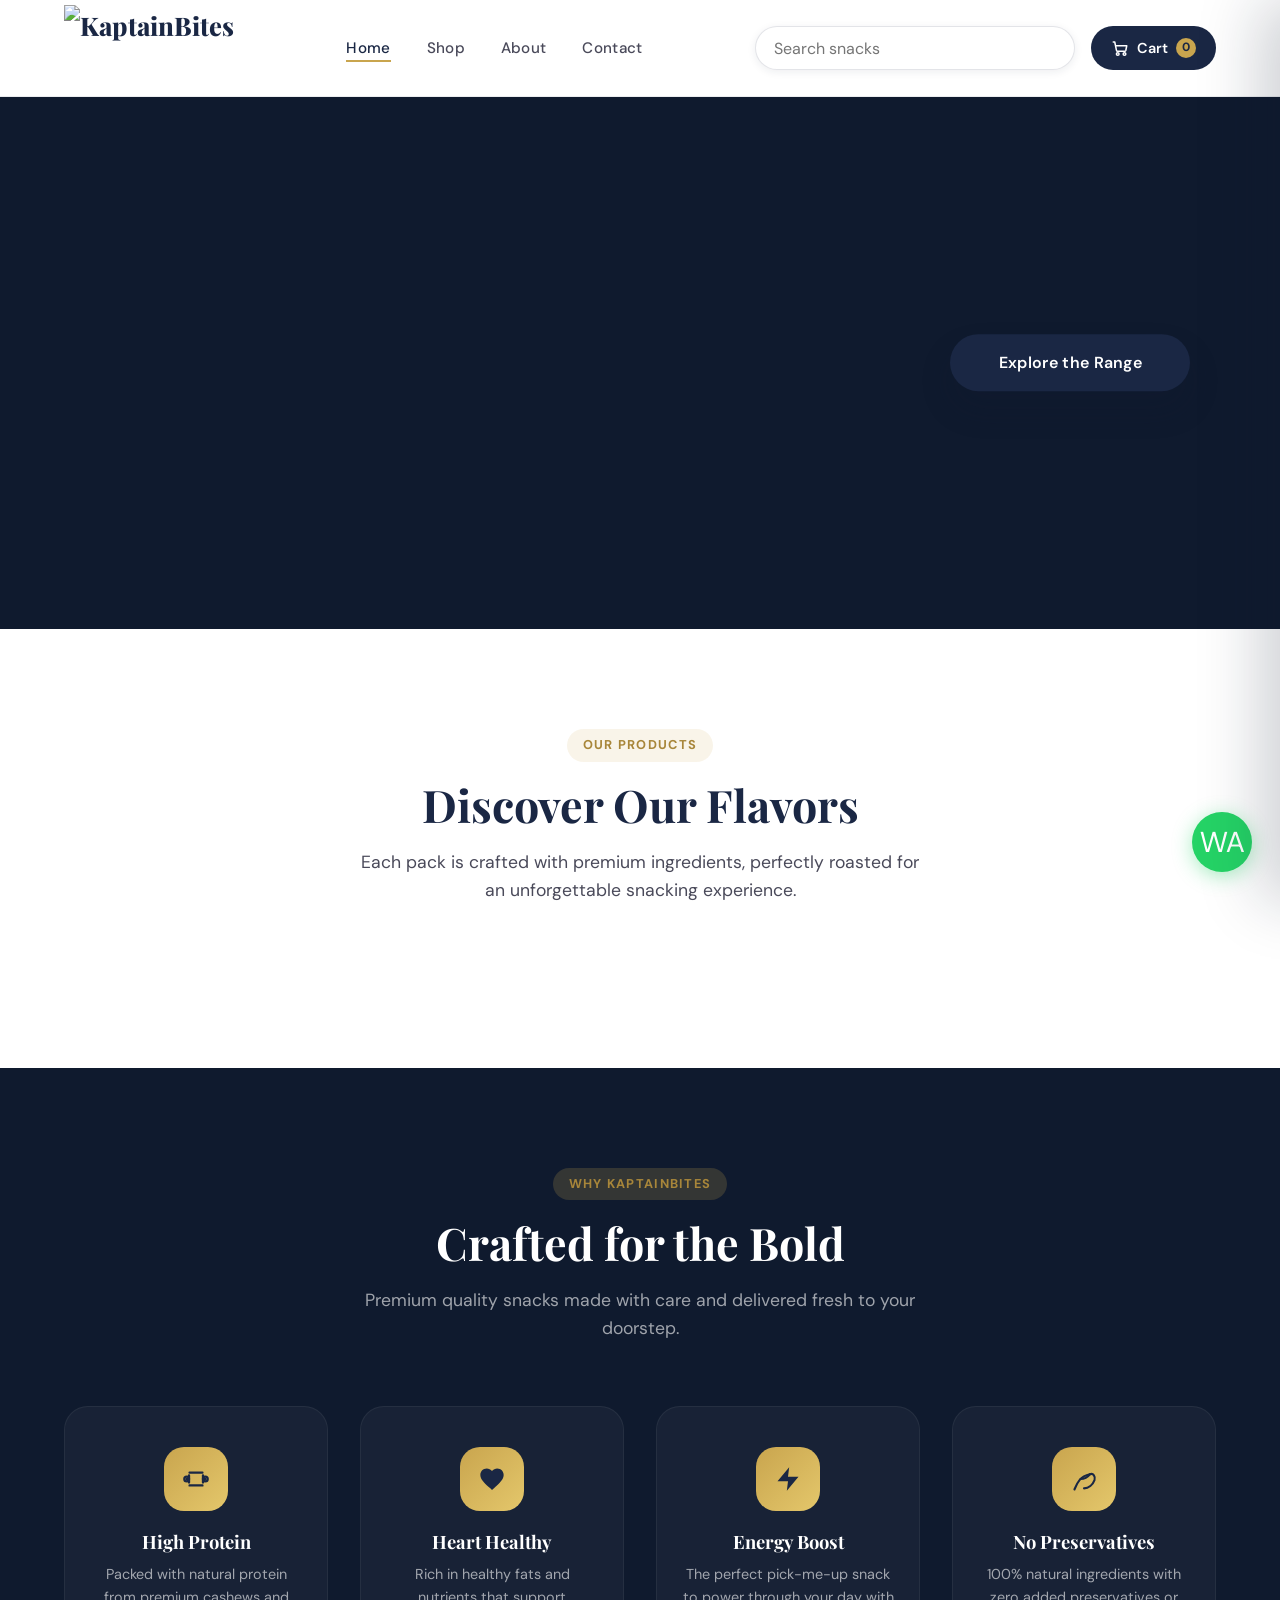
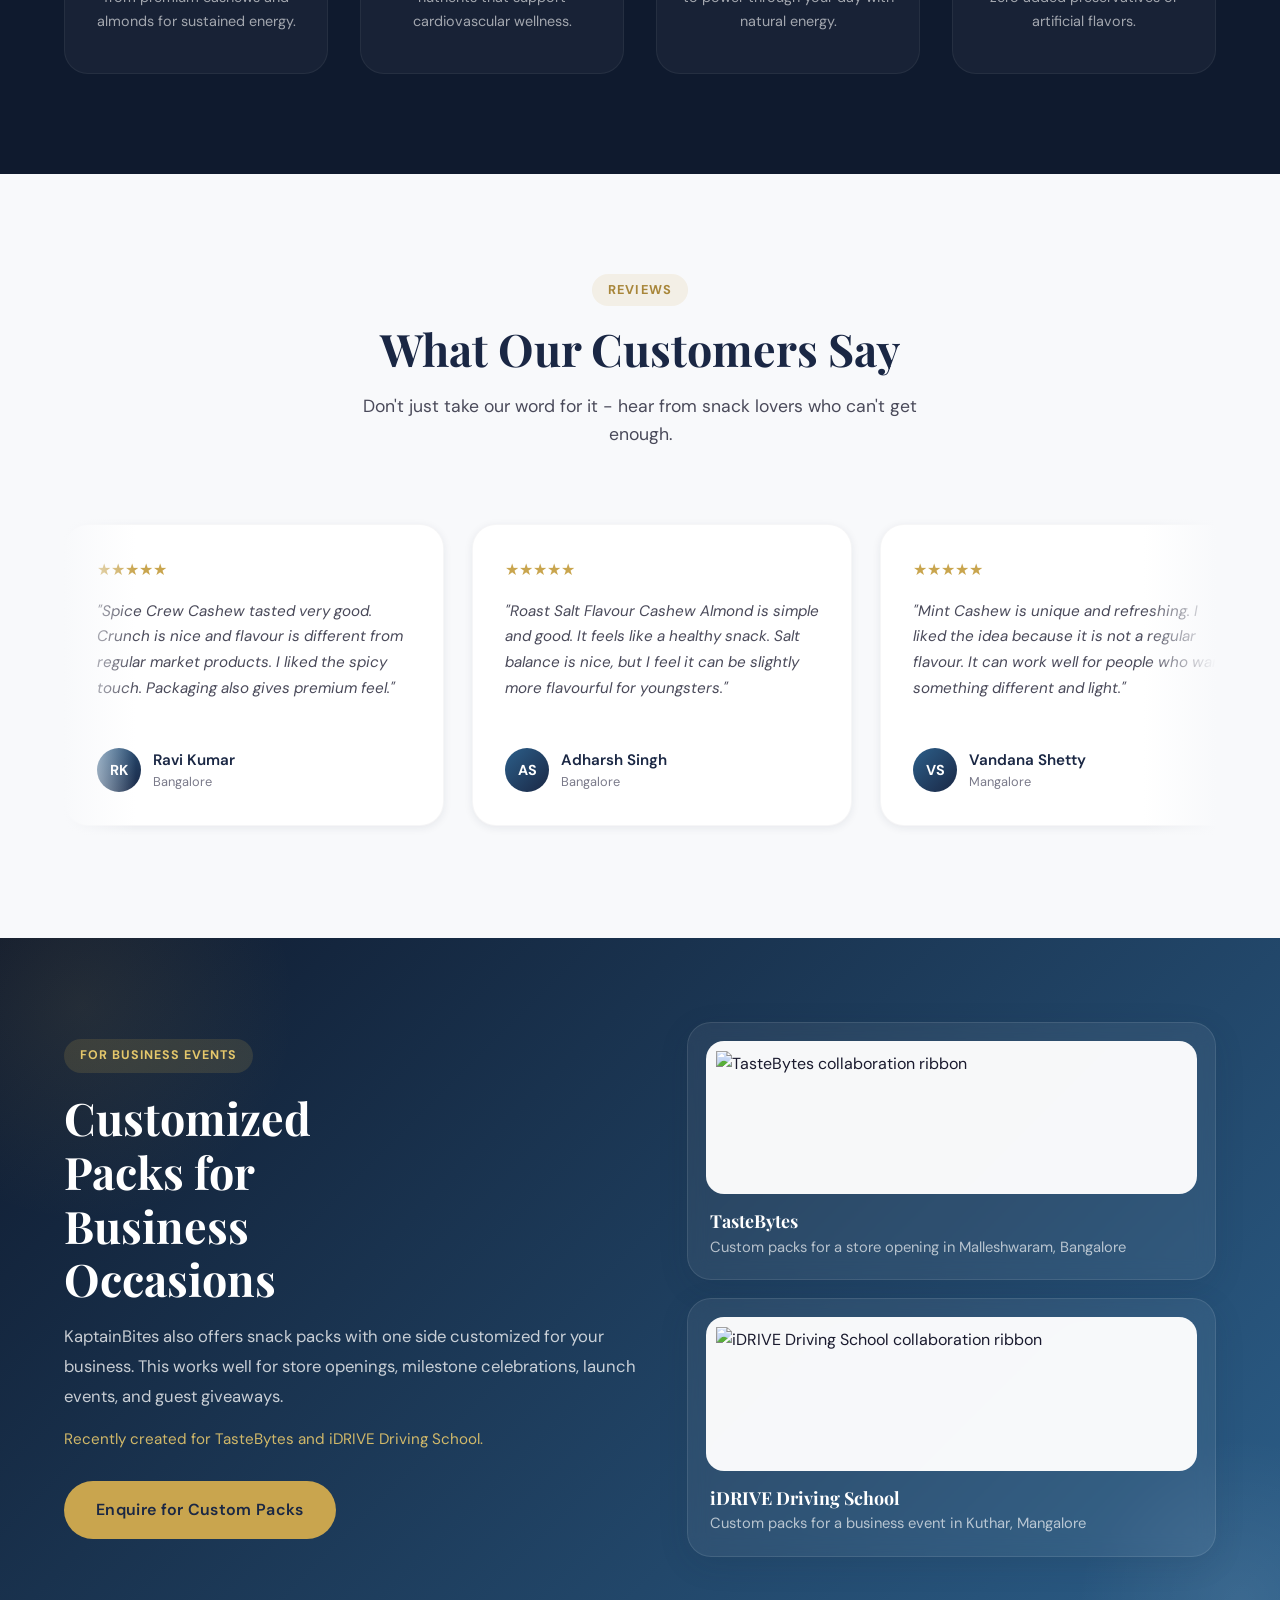
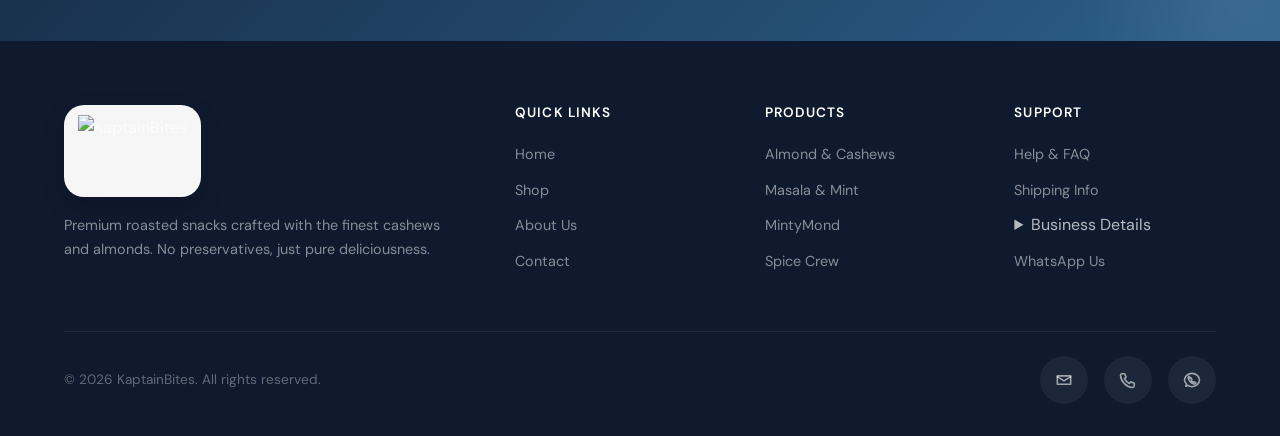
==== index.html @ ca2c05ee "mob design" ====
﻿<!DOCTYPE html>
<html lang="en">
<head>
  <meta charset="UTF-8">
  <meta name="viewport" content="width=device-width, initial-scale=1.0">
  <title>KaptainBites | Premium Roasted Snacks</title>
  <meta name="description" content="Premium roasted cashews and almonds from KaptainBites. Explore the snack range, add to cart, and order on WhatsApp.">
  <link rel="preconnect" href="https://fonts.googleapis.com">
  <link rel="preconnect" href="https://fonts.gstatic.com" crossorigin>
  <link href="https://fonts.googleapis.com/css2?family=Playfair+Display:ital,wght@0,400;0,600;0,700;0,800;1,400&family=DM+Sans:wght@300;400;500;600;700&display=swap" rel="stylesheet">
  <link rel="stylesheet" href="assets/css/styles.css">
  <link rel="stylesheet" href="assets/css/footer-disclosure.css">
</head>
<body>
  <nav class="navbar">
    <div class="nav-inner">
      <a href="index.html" class="nav-logo" aria-label="KaptainBites home">
        <img src="assets/images/branding/logo-header.png" alt="KaptainBites" class="nav-logo__image">
      </a>
      <ul class="nav-links">
        <li><a href="index.html" class="active">Home</a></li>
        <li><a href="shop.html">Shop</a></li>
        <li><a href="about.html">About</a></li>
        <li><a href="contact.html">Contact</a></li>
        <li class="nav-mobile-search"><a href="shop.html">Search</a></li>
      </ul>
      <div class="nav-actions">
        <div class="nav-search-shell">
          <form class="site-search site-search--nav" role="search" autocomplete="off">
            <label class="sr-only" for="product-search">Search products</label>
            <input id="product-search" type="search" placeholder="Search snacks" aria-expanded="false">
            <button type="button" class="site-search__clear" hidden aria-label="Clear search">&times;</button>
          </form>
          <div id="search-dropdown" class="site-search__dropdown" hidden>
            <div class="site-search__header">
              <strong>Suggestions</strong>
              <button id="search-view-all" type="button" class="search-view-all">View All</button>
            </div>
            <div id="search-keywords" class="search-keywords"></div>
            <div id="search-suggestions-list" class="search-suggestions"></div>
            <div class="search-page-links">
              <a href="shop.html">Shop</a>
              <a href="about.html">About</a>
              <a href="contact.html">Contact</a>
              <a href="cart.html">Cart</a>
            </div>
          </div>
        </div>
        <a href="cart.html" class="nav-cart" aria-label="Cart">
          <span class="nav-cart__icon" aria-hidden="true">
            <svg viewBox="0 0 24 24" focusable="false">
              <circle cx="9" cy="20" r="1.8"></circle>
              <circle cx="18" cy="20" r="1.8"></circle>
              <path d="M3 4H5L7.3 15.2C7.45 15.93 8.09 16.45 8.84 16.45H18.2C18.9 16.45 19.52 15.98 19.71 15.3L21 9H7.1"></path>
            </svg>
          </span>
          <span class="nav-cart__label">Cart</span>
          <span class="cart-count" data-cart-count hidden>0</span>
        </a>
        <button class="mobile-toggle" type="button" aria-label="Menu" aria-expanded="false">
          <span></span><span></span><span></span>
        </button>
      </div>
    </div>
  </nav>

  <section class="hero-video-band" aria-label="KaptainBites hero media">
    <div class="hero-video-band__frame">
      <picture class="hero-video-band__poster" aria-hidden="true">
        <source srcset="assets/images/hero/hero-mobile.jpg" media="(max-width: 768px)">
        <img src="assets/images/hero/hero-desktop.jpg" alt="" loading="eager" decoding="async" fetchpriority="high" width="1600" height="667">
      </picture>
      <video
        class="hero-video-band__media"
        autoplay
        muted
        loop
        playsinline
        preload="none"
        poster="assets/images/hero/hero-desktop.jpg"
        data-desktop-src="assets/images/hero/hero-desktop.mp4"
        data-mobile-src="assets/images/hero/hero-mobile.mp4"
        aria-hidden="true"
        hidden
      ></video>
      <div class="hero-video-band__actions">
        <a href="#products" class="btn-primary hero-video-band__cta">Explore the Range</a>
      </div>
    </div>
  </section>

  <section id="products" class="section">
    <div class="container">
      <div class="section-header fade-in">
        <span class="tag">Our Products</span>
        <h2>Discover Our Flavors</h2>
        <p>Each pack is crafted with premium ingredients, perfectly roasted for an unforgettable snacking experience.</p>
      </div>
      <div class="products-grid" data-featured-grid data-limit="4"></div>
    </div>
  </section>

  <section class="section features">
    <div class="container">
      <div class="section-header fade-in">
        <span class="tag">Why KaptainBites</span>
        <h2>Crafted for the Bold</h2>
        <p>Premium quality snacks made with care and delivered fresh to your doorstep.</p>
      </div>
      <div class="features-grid">
        <div class="feature-card fade-in">
          <div class="feature-icon" aria-hidden="true">
            <svg viewBox="0 0 24 24" fill="none" stroke="currentColor" stroke-width="2" stroke-linecap="round" stroke-linejoin="round"><path d="M6.5 6.5h11M6.5 17.5h11M4 12h2M18 12h2M6 9v6M18 9v6"/><circle cx="4" cy="12" r="2"/><circle cx="20" cy="12" r="2"/></svg>
          </div>
          <h3>High Protein</h3>
          <p>Packed with natural protein from premium cashews and almonds for sustained energy.</p>
        </div>
        <div class="feature-card fade-in">
          <div class="feature-icon" aria-hidden="true">
            <svg viewBox="0 0 24 24" fill="currentColor" stroke="none"><path d="M12 21.35l-1.45-1.32C5.4 15.36 2 12.28 2 8.5 2 5.42 4.42 3 7.5 3c1.74 0 3.41.81 4.5 2.09C13.09 3.81 14.76 3 16.5 3 19.58 3 22 5.42 22 8.5c0 3.78-3.4 6.86-8.55 11.54L12 21.35z"/></svg>
          </div>
          <h3>Heart Healthy</h3>
          <p>Rich in healthy fats and nutrients that support cardiovascular wellness.</p>
        </div>
        <div class="feature-card fade-in">
          <div class="feature-icon" aria-hidden="true">
            <svg viewBox="0 0 24 24" fill="currentColor" stroke="none"><polygon points="13 2 3 14 12 14 11 22 21 10 12 10 13 2"/></svg>
          </div>
          <h3>Energy Boost</h3>
          <p>The perfect pick-me-up snack to power through your day with natural energy.</p>
        </div>
        <div class="feature-card fade-in">
          <div class="feature-icon" aria-hidden="true">
            <svg viewBox="0 0 24 24" fill="none" stroke="currentColor" stroke-width="1.8" stroke-linecap="round" stroke-linejoin="round"><path d="M17 8C8 10 5.9 16.17 3.82 21"/><path d="M17 8c0 0-3 4-8 4"/><path d="M17 8c3-1.5 5 2 4 5-1.5 4-5 7-9 7"/></svg>
          </div>
          <h3>No Preservatives</h3>
          <p>100% natural ingredients with zero added preservatives or artificial flavors.</p>
        </div>
      </div>
    </div>
  </section>

  <section class="section testimonials">
    <div class="container">
      <div class="section-header fade-in">
        <span class="tag">Reviews</span>
        <h2>What Our Customers Say</h2>
        <p>Don't just take our word for it - hear from snack lovers who can't get enough.</p>
      </div>
      <div class="testimonials-marquee" aria-label="Customer reviews slider">
        <div class="testimonials-track">
          <article class="testimonial-card fade-in">
            <div class="testimonial-stars">&#9733;&#9733;&#9733;&#9733;&#9733;</div>
            <p class="testimonial-text">"Spice Crew Cashew tasted very good. Crunch is nice and flavour is different from regular market products. I liked the spicy touch. Packaging also gives premium feel."</p>
            <div class="testimonial-author">
              <div class="testimonial-avatar">RK</div>
              <div>
                <div class="testimonial-name">Ravi Kumar</div>
                <div class="testimonial-loc">Bangalore</div>
              </div>
            </div>
          </article>
          <article class="testimonial-card fade-in">
            <div class="testimonial-stars">&#9733;&#9733;&#9733;&#9733;&#9733;</div>
            <p class="testimonial-text">"Roast Salt Flavour Cashew Almond is simple and good. It feels like a healthy snack. Salt balance is nice, but I feel it can be slightly more flavourful for youngsters."</p>
            <div class="testimonial-author">
              <div class="testimonial-avatar">AS</div>
              <div>
                <div class="testimonial-name">Adharsh Singh</div>
                <div class="testimonial-loc">Bangalore</div>
              </div>
            </div>
          </article>
          <article class="testimonial-card fade-in">
            <div class="testimonial-stars">&#9733;&#9733;&#9733;&#9733;&#9733;</div>
            <p class="testimonial-text">"Mint Cashew is unique and refreshing. I liked the idea because it is not a regular flavour. It can work well for people who want something different and light."</p>
            <div class="testimonial-author">
              <div class="testimonial-avatar">VS</div>
              <div>
                <div class="testimonial-name">Vandana Shetty</div>
                <div class="testimonial-loc">Mangalore</div>
              </div>
            </div>
          </article>
          <article class="testimonial-card fade-in">
            <div class="testimonial-stars">&#9733;&#9733;&#9733;&#9733;&#9733;</div>
            <p class="testimonial-text">"Refreshing taste, good crunch, mint flavour can be slightly smoother."</p>
            <div class="testimonial-author">
              <div class="testimonial-avatar">SK</div>
              <div>
                <div class="testimonial-name">Swathi Kulal</div>
                <div class="testimonial-loc">Mangalore</div>
              </div>
            </div>
          </article>
          <article class="testimonial-card fade-in">
            <div class="testimonial-stars">&#9733;&#9733;&#9733;&#9733;&#9733;</div>
            <p class="testimonial-text">"Spice Cashew tasted really good and crunchy. The masala flavour is nice and it feels like a premium snack. I think it can attract office people and snack lovers."</p>
            <div class="testimonial-author">
              <div class="testimonial-avatar">VB</div>
              <div>
                <div class="testimonial-name">Vignesh Bemoj</div>
                <div class="testimonial-loc">Bangalore</div>
              </div>
            </div>
          </article>
          <article class="testimonial-card fade-in">
            <div class="testimonial-stars">&#9733;&#9733;&#9733;&#9733;&#9733;</div>
            <p class="testimonial-text">"Roast Salt Flavour Cashew Almond is light, clean, and easy to eat. It doesn't feel too oily or heavy. Good option for evening snacking and also for gifting."</p>
            <div class="testimonial-author">
              <div class="testimonial-avatar">AD</div>
              <div>
                <div class="testimonial-name">Ancy Dsouza</div>
                <div class="testimonial-loc">Bangalore</div>
              </div>
            </div>
          </article>
          <article class="testimonial-card fade-in">
            <div class="testimonial-stars">&#9733;&#9733;&#9733;&#9733;&#9733;</div>
            <p class="testimonial-text">"Mint Cashew is a different concept and I liked the freshness. Personally, I feel the mint flavour can be slightly more balanced, but overall the product is good and interesting."</p>
            <div class="testimonial-author">
              <div class="testimonial-avatar">VM</div>
              <div>
                <div class="testimonial-name">Venkatesh Mestri</div>
                <div class="testimonial-loc">Bangalore</div>
              </div>
            </div>
          </article>
          <article class="testimonial-card testimonial-card--clone" aria-hidden="true">
            <div class="testimonial-stars">&#9733;&#9733;&#9733;&#9733;&#9733;</div>
            <p class="testimonial-text">"Spice Crew Cashew tasted very good. Crunch is nice and flavour is different from regular market products. I liked the spicy touch. Packaging also gives premium feel."</p>
            <div class="testimonial-author">
              <div class="testimonial-avatar">RK</div>
              <div>
                <div class="testimonial-name">Ravi Kumar</div>
                <div class="testimonial-loc">Bangalore</div>
              </div>
            </div>
          </article>
          <article class="testimonial-card testimonial-card--clone" aria-hidden="true">
            <div class="testimonial-stars">&#9733;&#9733;&#9733;&#9733;&#9733;</div>
            <p class="testimonial-text">"Roast Salt Flavour Cashew Almond is simple and good. It feels like a healthy snack. Salt balance is nice, but I feel it can be slightly more flavourful for youngsters."</p>
            <div class="testimonial-author">
              <div class="testimonial-avatar">AS</div>
              <div>
                <div class="testimonial-name">Adharsh Singh</div>
                <div class="testimonial-loc">Bangalore</div>
              </div>
            </div>
          </article>
          <article class="testimonial-card testimonial-card--clone" aria-hidden="true">
            <div class="testimonial-stars">&#9733;&#9733;&#9733;&#9733;&#9733;</div>
            <p class="testimonial-text">"Mint Cashew is unique and refreshing. I liked the idea because it is not a regular flavour. It can work well for people who want something different and light."</p>
            <div class="testimonial-author">
              <div class="testimonial-avatar">VS</div>
              <div>
                <div class="testimonial-name">Vandana Shetty</div>
                <div class="testimonial-loc">Mangalore</div>
              </div>
            </div>
          </article>
          <article class="testimonial-card testimonial-card--clone" aria-hidden="true">
            <div class="testimonial-stars">&#9733;&#9733;&#9733;&#9733;&#9733;</div>
            <p class="testimonial-text">"Refreshing taste, good crunch, mint flavour can be slightly smoother."</p>
            <div class="testimonial-author">
              <div class="testimonial-avatar">SK</div>
              <div>
                <div class="testimonial-name">Swathi Kulal</div>
                <div class="testimonial-loc">Mangalore</div>
              </div>
            </div>
          </article>
          <article class="testimonial-card testimonial-card--clone" aria-hidden="true">
            <div class="testimonial-stars">&#9733;&#9733;&#9733;&#9733;&#9733;</div>
            <p class="testimonial-text">"Spice Cashew tasted really good and crunchy. The masala flavour is nice and it feels like a premium snack. I think it can attract office people and snack lovers."</p>
            <div class="testimonial-author">
              <div class="testimonial-avatar">VB</div>
              <div>
                <div class="testimonial-name">Vignesh Bemoj</div>
                <div class="testimonial-loc">Bangalore</div>
              </div>
            </div>
          </article>
          <article class="testimonial-card testimonial-card--clone" aria-hidden="true">
            <div class="testimonial-stars">&#9733;&#9733;&#9733;&#9733;&#9733;</div>
            <p class="testimonial-text">"Roast Salt Flavour Cashew Almond is light, clean, and easy to eat. It doesn't feel too oily or heavy. Good option for evening snacking and also for gifting."</p>
            <div class="testimonial-author">
              <div class="testimonial-avatar">AD</div>
              <div>
                <div class="testimonial-name">Ancy Dsouza</div>
                <div class="testimonial-loc">Bangalore</div>
              </div>
            </div>
          </article>
          <article class="testimonial-card testimonial-card--clone" aria-hidden="true">
            <div class="testimonial-stars">&#9733;&#9733;&#9733;&#9733;&#9733;</div>
            <p class="testimonial-text">"Mint Cashew is a different concept and I liked the freshness. Personally, I feel the mint flavour can be slightly more balanced, but overall the product is good and interesting."</p>
            <div class="testimonial-author">
              <div class="testimonial-avatar">VM</div>
              <div>
                <div class="testimonial-name">Venkatesh Mestri</div>
                <div class="testimonial-loc">Bangalore</div>
              </div>
            </div>
          </article>
        </div>
      </div>
    </div>
  </section>

  <section class="business-service">
    <div class="container">
      <div class="business-service__grid">
        <div class="business-service__content">
          <span class="tag">For Business Events</span>
          <h2>Customized Packs for Business Occasions</h2>
          <p>KaptainBites also offers snack packs with one side customized for your business. This works well for store openings, milestone celebrations, launch events, and guest giveaways.</p>
          <p class="business-service__support">Recently created for TasteBytes and iDRIVE Driving School.</p>
          <a href="https://wa.me/917760172150?text=Hi%2C%20I%20would%20like%20to%20enquire%20about%20custom-branded%20KaptainBites%20packs%20for%20a%20business%20event." class="btn-primary business-service__cta" target="_blank" rel="noopener">Enquire for Custom Packs</a>
        </div>
        <div class="business-service__showcase">
          <article class="business-service__card">
            <div class="business-service__card-media">
              <img src="assets/images/collaboration/tastebytes-ribbon.jpg" alt="TasteBytes collaboration ribbon">
            </div>
            <div class="business-service__card-copy">
              <h3>TasteBytes</h3>
              <p>Custom packs for a store opening in Malleshwaram, Bangalore</p>
            </div>
          </article>
          <article class="business-service__card">
            <div class="business-service__card-media">
              <img src="assets/images/collaboration/idrive-ribbon.jpg" alt="iDRIVE Driving School collaboration ribbon">
            </div>
            <div class="business-service__card-copy">
              <h3>iDRIVE Driving School</h3>
              <p>Custom packs for a business event in Kuthar, Mangalore</p>
            </div>
          </article>
        </div>
      </div>
    </div>
  </section>

  <footer class="footer">
    <div class="container">
      <div class="footer-grid">
        <div class="footer-brand">
          <a href="index.html" class="footer-brand__logo-link" aria-label="KaptainBites home">
            <img src="assets/images/branding/logo-header.png" alt="KaptainBites" class="footer-brand__logo">
          </a>
          <p>Premium roasted snacks crafted with the finest cashews and almonds. No preservatives, just pure deliciousness.</p>
        </div>
        <div>
          <h4>Quick Links</h4>
          <ul>
            <li><a href="index.html">Home</a></li>
            <li><a href="shop.html">Shop</a></li>
            <li><a href="about.html">About Us</a></li>
            <li><a href="contact.html">Contact</a></li>
          </ul>
        </div>
        <div>
          <h4>Products</h4>
          <ul>
            <li><a href="products/roasted-salted-almond-cashew.html">Almond &amp; Cashews</a></li>
            <li><a href="products/masala-mint-roast.html">Masala &amp; Mint</a></li>
            <li><a href="products/mint-mond-cashew.html">MintyMond</a></li>
            <li><a href="products/spice-crew-cashew.html">Spice Crew</a></li>
          </ul>
        </div>
        <div>
          <h4>Support</h4>
          <ul>
            <li><a href="contact.html#faq">Help &amp; FAQ</a></li>
            <li><a href="contact.html#faq">Shipping Info</a></li>
            <li class="footer-business-disclosure">
              <details class="footer-details">
                <summary>Business Details</summary>
                <div class="footer-details__body">
                  <span><strong>FSSAI:</strong> 21225180000510</span>
                  <span><strong>GST:</strong> 29ARTPV9563D1ZS</span>
                </div>
              </details>
            </li>
            <li><a href="https://wa.me/917760172150?text=Hi%2C%20I%20want%20to%20order%20KaptainBites%20snacks." target="_blank" rel="noopener">WhatsApp Us</a></li>
          </ul>
        </div>
      </div>
      <div class="footer-bottom">
        <p>&copy; 2026 KaptainBites. All rights reserved.</p>
        <div class="footer-social">
          <a href="mailto:kaptainbites@gmail.com" aria-label="Email KaptainBites">
            <svg viewBox="0 0 24 24" focusable="false" aria-hidden="true">
              <path d="M4 7H20V17H4Z"></path>
              <path d="M4 8L12 13L20 8"></path>
            </svg>
          </a>
          <a href="tel:+917760172150" aria-label="Call KaptainBites">
            <svg viewBox="0 0 24 24" focusable="false" aria-hidden="true">
              <path d="M5 4.5H8L9.8 8.6L7.8 10.4C9.3 13.5 10.5 14.7 13.6 16.2L15.4 14.2L19.5 16V19C19.5 20.1 18.6 21 17.5 21C10 20.5 3.5 14 3 6.5C3 5.4 3.9 4.5 5 4.5Z"></path>
            </svg>
          </a>
          <a href="https://wa.me/917760172150?text=Hi%2C%20I%20want%20to%20order%20KaptainBites%20snacks." target="_blank" rel="noopener" aria-label="Chat on WhatsApp">
            <svg viewBox="0 0 24 24" focusable="false" aria-hidden="true">
              <path d="M7 18.5L4.5 19.5L5.5 17C4 15.6 3 13.9 3 12C3 7.6 7 4 12 4C17 4 21 7.6 21 12C21 16.4 17 20 12 20C10.2 20 8.5 19.5 7 18.5Z"></path>
              <path d="M9.5 10.1C9.8 9.5 10.1 9.4 10.4 9.4C10.7 9.4 11 9.4 11.2 10L11.7 11.2C11.9 11.7 11.8 11.9 11.6 12.1L11.2 12.5C11.7 13.6 12.4 14.3 13.5 14.8L13.9 14.4C14.1 14.2 14.3 14.1 14.8 14.3L16 14.8C16.6 15 16.6 15.3 16.6 15.6C16.6 15.9 16.5 16.2 15.9 16.5C15.4 16.8 14.8 16.9 14.4 16.8C12.9 16.5 11.3 15.5 10 14.2C8.7 12.9 7.7 11.3 7.4 9.8C7.3 9.4 7.4 8.8 7.7 8.3C8 7.7 8.3 7.6 8.6 7.6C8.9 7.6 9.2 7.9 9.5 10.1Z"></path>
            </svg>
          </a>
        </div>
      </div>
    </div>
  </footer>

  <div class="cart-overlay"></div>
  <aside class="cart-sidebar" aria-label="Shopping cart">
    <div class="cart-header">
      <div class="cart-header__meta">
        <h3>Your Cart</h3>
        <a class="cart-header__link" href="cart.html">View full cart</a>
      </div>
      <button class="cart-close" type="button" aria-label="Close cart">&times;</button>
    </div>
    <div class="cart-items">
      <div class="cart-empty">
        <div class="empty-icon">Cart</div>
        <p>Your cart is empty</p>
        <p style="font-size:0.85rem;margin-top:8px">Browse our delicious snacks!</p>
      </div>
    </div>
    <div class="cart-footer" style="display:none">
      <div class="cart-total">
        <span>Total</span>
        <strong>Rs.0</strong>
      </div>
      <div class="cart-footer__actions">
        <button class="btn-whatsapp" type="button" data-order-cart>Order via WhatsApp</button>
        <a class="btn-secondary cart-footer__browse" href="shop.html" data-browse-products>Explore More Products</a>
      </div>
    </div>
  </aside>

  <a href="#" class="whatsapp-float" data-quick-whatsapp aria-label="Chat on WhatsApp">WA</a>

  <script src="assets/js/product-catalog.js"></script>
  <script src="assets/js/cart.js"></script>
  <script src="assets/js/site.js"></script>
  <script src="assets/js/hero-media.js"></script>
  <script src="assets/js/cart-drawer.js"></script>
</body>
</html>
---- assets/css/styles.css ----
@import url('https://fonts.googleapis.com/css2?family=Playfair+Display:ital,wght@0,400;0,600;0,700;0,800;1,400&family=DM+Sans:wght@300;400;500;600;700&display=swap');

:root {
  --navy: #1a2744;
  --navy-deep: #0f1a2e;
  --blue: #2c5f8a;
  --blue-light: #3a7cb8;
  --blue-pale: #e8f0f8;
  --gold: #c9a54e;
  --gold-light: #e4c76b;
  --gold-dark: #a8863a;
  --white: #ffffff;
  --off-white: #f8f9fb;
  --cream: #f5f0e6;
  --text-dark: #1a1a2e;
  --text-mid: #4a4a5a;
  --text-light: #7a7a8a;
  --green-veg: #2d8a2d;
  --red-accent: #c4392d;
  --shadow-sm: 0 2px 8px rgba(26,39,68,0.08);
  --shadow-md: 0 8px 30px rgba(26,39,68,0.12);
  --shadow-lg: 0 20px 60px rgba(26,39,68,0.15);
  --shadow-gold: 0 8px 30px rgba(201,165,78,0.2);
  --radius-sm: 8px;
  --radius-md: 16px;
  --radius-lg: 24px;
  --radius-xl: 32px;
  --transition: 0.35s cubic-bezier(0.4,0,0.2,1);
}

*,*::before,*::after { box-sizing: border-box; margin: 0; padding: 0; }
html { scroll-behavior: smooth; font-size: 16px; }
body { font-family: 'DM Sans', sans-serif; color: var(--text-dark); background: var(--white); line-height: 1.6; -webkit-font-smoothing: antialiased; overflow-x: hidden; }
h1,h2,h3,h4 { font-family: 'Playfair Display', serif; line-height: 1.2; }
a { text-decoration: none; color: inherit; transition: var(--transition); }
img { max-width: 100%; display: block; }
button { cursor: pointer; border: none; font-family: inherit; }
.container { max-width: 1200px; margin: 0 auto; padding: 0 24px; }

/* ==============================
   NAVBAR
   ============================== */
.navbar { position: fixed; top: 0; left: 0; right: 0; z-index: 1000; background: rgba(255,255,255,0.95); backdrop-filter: blur(20px); -webkit-backdrop-filter: blur(20px); border-bottom: 1px solid rgba(26,39,68,0.06); transition: var(--transition); }
.navbar.scrolled { box-shadow: var(--shadow-sm); }
.nav-inner { display: grid; grid-template-columns: auto 1fr auto; align-items: center; height: 96px; max-width: 1200px; margin: 0 auto; padding: 0 24px; position: relative; gap: 28px; }
.nav-logo { font-family: 'Playfair Display', serif; font-size: 1.6rem; font-weight: 800; color: var(--navy); display: flex; align-items: center; gap: 8px; flex-shrink: 0; }
.nav-logo .logo-icon { width: 38px; height: 38px; background: linear-gradient(135deg,var(--gold),var(--gold-light)); border-radius: 50%; display: flex; align-items: center; justify-content: center; font-size: 1.1rem; color: var(--navy); line-height: 1; }
.nav-logo span { color: var(--gold-dark); }
.nav-logo__image { display: block; height: 86px; width: auto; object-fit: contain; }
.nav-links { display: flex; align-items: center; gap: 36px; list-style: none; justify-self: center; }
.nav-mobile-search { display: none; }
.nav-links a { font-size: 0.95rem; font-weight: 500; color: var(--text-mid); position: relative; letter-spacing: 0.02em; }
.nav-links a::after { content: ''; position: absolute; bottom: -4px; left: 0; width: 0; height: 2px; background: var(--gold); transition: var(--transition); }
.nav-links a:hover, .nav-links a.active { color: var(--navy); }
.nav-links a:hover::after, .nav-links a.active::after { width: 100%; }
.nav-actions { display: flex; align-items: center; gap: 16px; justify-self: end; }
.nav-cart { position: relative; display: flex; align-items: center; gap: 8px; height: 44px; background: var(--navy); color: var(--white); padding: 0 20px; border-radius: 50px; font-weight: 600; font-size: 0.9rem; transition: var(--transition); }
.nav-cart:hover { background: var(--blue); transform: translateY(-1px); box-shadow: var(--shadow-md); }
.nav-cart__icon { display: inline-flex; align-items: center; justify-content: center; color: currentColor; }
.nav-cart__icon svg { width: 18px; height: 18px; stroke: currentColor; stroke-width: 2; fill: none; stroke-linecap: round; stroke-linejoin: round; }
.nav-cart__label { line-height: 1; }
.cart-count { background: var(--gold); color: var(--navy); width: 20px; height: 20px; border-radius: 50%; display: flex; align-items: center; justify-content: center; font-size: 0.75rem; font-weight: 700; }
.mobile-toggle { display: none; flex-direction: column; gap: 5px; background: none; padding: 4px; }
.mobile-toggle span { width: 24px; height: 2px; background: var(--navy); border-radius: 2px; transition: var(--transition); }
.mobile-search-btn { display: none; }
.mobile-overlay,
.mobile-menu-sheet,
.mobile-search-sheet { display: none; }
.sr-only { position: absolute; width: 1px; height: 1px; padding: 0; margin: -1px; overflow: hidden; clip: rect(0,0,0,0); white-space: nowrap; border: 0; }
body.mobile-sheet-open { overflow: hidden; }

/* ==============================
   HERO (legacy — not used on home but kept)
   ============================== */
.hero { min-height: 100vh; display: flex; align-items: center; background: linear-gradient(165deg,var(--white) 0%,var(--blue-pale) 40%,var(--cream) 100%); position: relative; overflow: hidden; padding-top: 96px; }
.hero-inner { display: grid; grid-template-columns: 1fr 1fr; gap: 60px; align-items: center; position: relative; z-index: 2; }
.hero h1 { font-size: 3.8rem; font-weight: 800; color: var(--navy); margin-bottom: 20px; line-height: 1.1; }
.hero h1 em { font-style: italic; color: var(--gold-dark); }
.hero p { font-size: 1.15rem; color: var(--text-mid); max-width: 480px; margin-bottom: 36px; line-height: 1.7; }
.hero-cta { display: flex; gap: 16px; align-items: center; flex-wrap: wrap; }
.hero-products { display: grid; grid-template-columns: 1fr 1fr; gap: 20px; max-width: 480px; }
.hero-product-card { background: var(--white); border-radius: var(--radius-lg); padding: 16px; box-shadow: var(--shadow-md); transition: var(--transition); animation: floatUp 0.8s ease-out backwards; }
.hero-product-card:hover { transform: translateY(-8px); box-shadow: var(--shadow-lg); }
.hero-product-card img { width: 100%; aspect-ratio: 1; object-fit: cover; border-radius: var(--radius-md); background: var(--off-white); }

/* ==============================
   BUTTONS
   ============================== */
.btn-primary { display: inline-flex; align-items: center; gap: 8px; background: var(--navy); color: var(--white); padding: 16px 32px; border-radius: 50px; font-weight: 600; font-size: 1rem; transition: var(--transition); letter-spacing: 0.02em; }
.btn-primary:hover { background: var(--blue); transform: translateY(-2px); box-shadow: var(--shadow-lg); }
.btn-secondary { display: inline-flex; align-items: center; gap: 8px; background: transparent; color: var(--navy); padding: 16px 32px; border-radius: 50px; font-weight: 600; font-size: 1rem; border: 2px solid var(--navy); transition: var(--transition); }
.btn-secondary:hover { background: var(--navy); color: var(--white); transform: translateY(-2px); }
.btn-whatsapp { display: inline-flex; align-items: center; gap: 10px; background: #25D366; color: var(--white); padding: 16px 32px; border-radius: 50px; font-weight: 600; font-size: 1rem; transition: var(--transition); border: none; }
.btn-whatsapp:hover { background: #1fba59; transform: translateY(-2px); box-shadow: 0 8px 30px rgba(37,211,102,0.3); }

/* ==============================
   HERO VIDEO BAND
   ============================== */
.hero-video-band { margin-top: 96px; position: relative; background: linear-gradient(180deg,var(--white) 0%,var(--blue-pale) 100%); }
.hero-video-band__frame { position: relative; width: 100%; aspect-ratio: 12/5; background: var(--navy-deep); overflow: hidden; }
.hero-video-band__frame::before { content: ''; position: absolute; inset: 0; z-index: 1; pointer-events: none; background: linear-gradient(180deg,rgba(15,26,46,0.04) 0%,rgba(15,26,46,0.02) 52%,rgba(15,26,46,0.18) 100%); }
.hero-video-band__poster, .hero-video-band__media { position: absolute; inset: 0; }
.hero-video-band__poster { display: block; z-index: 0; }
.hero-video-band__poster img { width: 100%; height: 100%; object-fit: cover; }
.hero-video-band__media { display: block; width: 100%; height: 100%; object-fit: cover; background: var(--navy-deep); z-index: 0; }
.hero-video-band__actions { position: absolute; right: clamp(28px,7vw,120px); top: 50%; z-index: 2; display: flex; justify-content: flex-end; transform: translateY(-50%); }
.hero-video-band__cta { min-width: 240px; justify-content: center; box-shadow: 0 18px 30px rgba(15,26,46,0.24); }
#products { scroll-margin-top: 120px; }

/* ==============================
   SECTIONS
   ============================== */
.section { padding: 100px 0; }
.section-header { text-align: center; margin-bottom: 64px; }
.section-header .tag { display: inline-block; background: rgba(201,165,78,0.12); color: var(--gold-dark); padding: 6px 16px; border-radius: 50px; font-size: 0.8rem; font-weight: 700; letter-spacing: 0.1em; text-transform: uppercase; margin-bottom: 16px; }
.section-header h2 { font-size: 2.8rem; color: var(--navy); margin-bottom: 16px; }
.section-header p { font-size: 1.1rem; color: var(--text-mid); max-width: 560px; margin: 0 auto; }

/* ==============================
   PRODUCTS
   ============================== */
.products-grid { display: grid; grid-template-columns: repeat(4,1fr); gap: 28px; align-items: stretch; }
.product-card { background: var(--white); border-radius: var(--radius-lg); overflow: hidden; box-shadow: var(--shadow-sm); transition: var(--transition); border: 1px solid rgba(26,39,68,0.06); position: relative; display: flex; flex-direction: column; height: 100%; }
.product-card:hover { transform: translateY(-8px); box-shadow: var(--shadow-lg); border-color: rgba(201,165,78,0.2); }
.product-img-wrap { position: relative; overflow: hidden; background: linear-gradient(135deg,var(--off-white),var(--blue-pale)); aspect-ratio: 1; display: flex; align-items: center; justify-content: center; padding: 0; }
.product-card--classic .product-img-wrap { background: linear-gradient(135deg,#edf4fb,#dce7f3); }
.product-card--fusion .product-img-wrap { background: linear-gradient(135deg,#f5edf2,#ece4f5); }
.product-card--mint .product-img-wrap { background: linear-gradient(135deg,#edf8f5,#ddf1e9); }
.product-card--spice .product-img-wrap { background: linear-gradient(135deg,#fff2df,#ffe2c1); }
.product-img-wrap img { width: 100%; height: 100%; object-fit: cover; transition: var(--transition); }
.product-card:hover .product-img-wrap img { transform: scale(1.08); }
.product-badge { position: absolute; top: 12px; left: 12px; background: var(--green-veg); color: var(--white); padding: 4px 10px; border-radius: 50px; font-size: 0.7rem; font-weight: 700; text-transform: uppercase; letter-spacing: 0.05em; }
.product-badge.bestseller { background: var(--gold); color: var(--navy); }
.product-info { padding: 20px; display: flex; flex-direction: column; flex: 1; }
.product-name { font-family: 'Playfair Display', serif; font-size: 1.1rem; font-weight: 700; color: var(--navy); margin-bottom: 10px; line-height: 1.25; min-height: 2.5em; }
.product-name a:hover { color: var(--gold-dark); }
.product-desc { font-size: 0.85rem; color: var(--text-light); margin-bottom: 14px; line-height: 1.5; min-height: 4.5em; display: -webkit-box; -webkit-line-clamp: 3; -webkit-box-orient: vertical; overflow: hidden; }
.product-weight { font-size: 0.8rem; color: var(--text-light); margin-bottom: 16px; font-weight: 500; }
.product-footer { display: flex; flex-direction: column; gap: 18px; margin-top: auto; }
.product-price-row { display: flex; align-items: baseline; gap: 10px; flex-wrap: wrap; }
.product-price { font-family: 'DM Sans', sans-serif; font-size: 1.35rem; font-weight: 700; color: var(--navy); display: flex; align-items: baseline; gap: 6px; }
.product-price__unit { font-size: 0.9rem; color: var(--blue); font-weight: 600; }
.product-price__original { font-size: 0.95rem; color: var(--text-light); text-decoration: line-through; }
.btn-add-cart { background: var(--navy); color: var(--white); padding: 10px 20px; border-radius: 50px; font-weight: 600; font-size: 0.85rem; transition: var(--transition); display: flex; align-items: center; gap: 6px; }
.btn-add-cart:hover { background: var(--gold); color: var(--navy); transform: scale(1.05); }

/* ==============================
   FEATURES
   ============================== */
.features { background: var(--navy-deep); color: var(--white); }
.features .section-header .tag { background: rgba(201,165,78,0.2); }
.features .section-header h2 { color: var(--white); }
.features .section-header p { color: rgba(255,255,255,0.6); }
.features-grid { display: grid; grid-template-columns: repeat(4,1fr); gap: 32px; }
.feature-card { text-align: center; padding: 40px 24px; border-radius: var(--radius-lg); background: rgba(255,255,255,0.04); border: 1px solid rgba(255,255,255,0.06); transition: var(--transition); }
.feature-card:hover { background: rgba(255,255,255,0.08); transform: translateY(-4px); }
.feature-icon { width: 64px; height: 64px; background: linear-gradient(135deg,var(--gold),var(--gold-light)); border-radius: 20px; display: flex; align-items: center; justify-content: center; font-size: 1.6rem; margin: 0 auto 20px; color: var(--navy); line-height: 1; }
.feature-icon svg { width: 28px; height: 28px; color: var(--navy); flex-shrink: 0; }
.feature-card h3 { font-size: 1.15rem; margin-bottom: 10px; color: var(--white); }
.feature-card p { font-size: 0.9rem; color: rgba(255,255,255,0.6); line-height: 1.6; }

/* ==============================
   TESTIMONIALS
   ============================== */
.testimonials { background: var(--off-white); overflow: hidden; }
.testimonials-marquee { position: relative; overflow: hidden; padding: 12px 0; }
.testimonials-marquee::before, .testimonials-marquee::after { content: ''; position: absolute; top: 0; bottom: 0; width: 72px; z-index: 2; pointer-events: none; }
.testimonials-marquee::before { left: 0; background: linear-gradient(90deg,var(--off-white) 0%,rgba(248,249,251,0) 100%); }
.testimonials-marquee::after { right: 0; background: linear-gradient(270deg,var(--off-white) 0%,rgba(248,249,251,0) 100%); }
.testimonials-track { display: flex; align-items: stretch; gap: 28px; width: max-content; animation: testimonialsLoop 60s linear infinite; }
.testimonials-marquee:hover .testimonials-track { animation-play-state: paused; }
.testimonial-card { background: var(--white); padding: 32px; border-radius: var(--radius-lg); box-shadow: var(--shadow-sm); border: 1px solid rgba(26,39,68,0.04); width: min(380px,calc(100vw - 64px)); flex: 0 0 min(380px,calc(100vw - 64px)); display: flex; flex-direction: column; min-height: 280px; }
.testimonial-stars { color: var(--gold); font-size: 1rem; margin-bottom: 16px; }
.testimonial-text { font-size: 0.95rem; color: var(--text-mid); line-height: 1.7; margin-bottom: 20px; font-style: italic; flex: 1; }
.testimonial-author { display: flex; align-items: center; gap: 12px; margin-top: auto; }
.testimonial-avatar { width: 44px; height: 44px; border-radius: 50%; background: linear-gradient(135deg,var(--blue),var(--navy)); display: flex; align-items: center; justify-content: center; color: var(--white); font-weight: 700; font-size: 0.9rem; }
.testimonial-name { font-weight: 600; font-size: 0.95rem; color: var(--navy); }
.testimonial-loc { font-size: 0.8rem; color: var(--text-light); }

@keyframes testimonialsLoop {
  from { transform: translateX(0); }
  to { transform: translateX(calc(-50% - 14px)); }
}

/* ==============================
   CTA BANNER
   ============================== */
.cta-banner { background: linear-gradient(135deg,var(--navy) 0%,var(--blue) 100%); padding: 80px 0; text-align: center; position: relative; overflow: hidden; }
.cta-banner::before { content: ''; position: absolute; top: -50%; left: -50%; width: 200%; height: 200%; background: radial-gradient(circle,rgba(201,165,78,0.1) 0%,transparent 50%); }
.cta-banner h2 { font-size: 2.5rem; color: var(--white); margin-bottom: 16px; position: relative; }
.cta-banner p { font-size: 1.1rem; color: rgba(255,255,255,0.7); margin-bottom: 32px; position: relative; }
.cta-banner .btn-primary { background: var(--gold); color: var(--navy); position: relative; }
.cta-banner .btn-primary:hover { background: var(--gold-light); box-shadow: var(--shadow-gold); }

/* ==============================
   BUSINESS SERVICE
   ============================== */
.business-service { background: linear-gradient(135deg,var(--navy-deep) 0%,var(--blue) 100%); padding: 84px 0; position: relative; overflow: hidden; }
.business-service::before { content: ''; position: absolute; inset: -20% auto auto -10%; width: 420px; height: 420px; background: radial-gradient(circle,rgba(201,165,78,0.1) 0%,transparent 72%); pointer-events: none; }
.business-service::after { content: ''; position: absolute; right: -120px; bottom: -120px; width: 320px; height: 320px; background: radial-gradient(circle,rgba(255,255,255,0.08) 0%,transparent 72%); pointer-events: none; }
.business-service .container { position: relative; z-index: 1; }
.business-service__grid { display: grid; grid-template-columns: minmax(0,1.05fr) minmax(0,0.95fr); gap: 38px; align-items: center; }
.business-service__content .tag { display: inline-block; background: rgba(201,165,78,0.16); color: var(--gold-light); padding: 7px 16px; border-radius: 999px; font-size: 0.78rem; font-weight: 700; letter-spacing: 0.08em; text-transform: uppercase; margin-bottom: 18px; }
.business-service__content h2 { font-size: 2.8rem; color: var(--white); margin-bottom: 16px; max-width: 11ch; }
.business-service__content p { font-size: 1.04rem; line-height: 1.8; color: rgba(255,255,255,0.76); max-width: 58ch; }
.business-service__support { margin-top: 14px; font-size: 0.95rem !important; color: rgba(228,199,107,0.9) !important; }
.business-service__cta { margin-top: 28px; background: var(--gold); color: var(--navy); }
.business-service__cta:hover { background: var(--gold-light); box-shadow: var(--shadow-gold); }
.business-service__showcase { display: grid; gap: 18px; }
.business-service__card { background: rgba(255,255,255,0.06); border: 1px solid rgba(255,255,255,0.1); border-radius: var(--radius-lg); padding: 18px; backdrop-filter: blur(10px); -webkit-backdrop-filter: blur(10px); box-shadow: var(--shadow-md); }
.business-service__card-media { overflow: hidden; border-radius: 18px; background: rgba(255,255,255,0.96); aspect-ratio: 16/5; padding: 10px; }
.business-service__card-media img { width: 100%; height: 100%; object-fit: contain; }
.business-service__card-copy { padding: 16px 4px 2px; }
.business-service__card-copy h3 { font-size: 1.12rem; color: var(--white); margin-bottom: 4px; }
.business-service__card-copy p { font-size: 0.92rem; color: rgba(255,255,255,0.66); }

/* ==============================
   FOOTER
   ============================== */
.footer { background: var(--navy-deep); color: rgba(255,255,255,0.7); padding: 64px 0 32px; }
.footer-grid { display: grid; grid-template-columns: 2fr 1fr 1fr 1fr; gap: 48px; margin-bottom: 48px; }
.footer-brand__logo-link { display: inline-flex; align-items: center; justify-content: center; margin-bottom: 16px; padding: 10px 14px; border-radius: 20px; background: rgba(255,255,255,0.96); box-shadow: 0 10px 24px rgba(0,0,0,0.16); }
.footer-brand__logo { display: block; height: 72px; width: auto; object-fit: contain; }
.footer-brand p { font-size: 0.9rem; line-height: 1.7; color: rgba(255,255,255,0.5); }
.footer h4 { color: var(--white); margin-bottom: 20px; font-family: 'DM Sans', sans-serif; font-weight: 600; text-transform: uppercase; letter-spacing: 0.08em; font-size: 0.85rem; }
.footer ul { list-style: none; }
.footer ul li { margin-bottom: 10px; }
.footer ul a { font-size: 0.9rem; color: rgba(255,255,255,0.5); transition: var(--transition); }
.footer ul a:hover { color: var(--gold); }
.footer-business-details { display: grid; gap: 6px; font-size: 0.88rem; color: rgba(255,255,255,0.58); line-height: 1.5; }
.footer-business-details strong { color: var(--white); font-weight: 600; }
.footer-bottom { border-top: 1px solid rgba(255,255,255,0.08); padding-top: 24px; display: flex; justify-content: space-between; align-items: center; font-size: 0.85rem; color: rgba(255,255,255,0.35); }
.footer-social { display: flex; gap: 16px; }
.footer-social a, .footer-social button { width: 48px; height: 48px; border-radius: 50%; background: rgba(255,255,255,0.06); display: flex; align-items: center; justify-content: center; color: rgba(255,255,255,0.58); transition: var(--transition); border: none; }
.footer-social a:hover, .footer-social button:hover { background: var(--gold); color: var(--navy); transform: translateY(-2px); }
.footer-social svg { width: 20px; height: 20px; stroke: currentColor; stroke-width: 1.9; fill: none; stroke-linecap: round; stroke-linejoin: round; }
.footer-link-button, .footer-social-button { background: none; border: none; color: inherit; font: inherit; padding: 0; cursor: pointer; }
.footer-link-button:hover, .footer-social-button:hover { color: var(--gold); }

/* ==============================
   PAGE HEADERS
   ============================== */
.page-header { padding: 140px 0 60px; background: linear-gradient(165deg,var(--white) 0%,var(--blue-pale) 100%); text-align: center; position: relative; }
.page-header h1 { font-size: 3rem; color: var(--navy); margin-bottom: 12px; }
.page-header p { font-size: 1.1rem; color: var(--text-mid); }

/* ==============================
   ABOUT
   ============================== */
.about-story { display: grid; grid-template-columns: 1fr 1fr; gap: 80px; align-items: center; }
.about-story-text h2 { font-size: 2.4rem; color: var(--navy); margin-bottom: 20px; }
.about-story-text p { font-size: 1.05rem; color: var(--text-mid); line-height: 1.8; margin-bottom: 16px; }
.about-visual { background: linear-gradient(135deg,var(--blue-pale),var(--cream)); border-radius: var(--radius-xl); padding: 48px; display: flex; align-items: center; justify-content: center; min-height: 400px; position: relative; overflow: hidden; }
.about-visual-text { text-align: center; position: relative; z-index: 2; }
.about-visual-text .big-emoji { font-size: 5rem; margin-bottom: 16px; color: var(--gold-dark); line-height: 1; }
.about-visual-text h3 { font-size: 1.8rem; color: var(--navy); margin-bottom: 8px; }
.about-visual-text p { color: var(--text-mid); font-size: 1rem; }
.values-grid { display: grid; grid-template-columns: repeat(3,1fr); gap: 32px; margin-top: 80px; }
.value-card { text-align: center; padding: 40px 28px; background: var(--white); border-radius: var(--radius-lg); box-shadow: var(--shadow-sm); border: 1px solid rgba(26,39,68,0.04); transition: var(--transition); }
.value-card:hover { transform: translateY(-4px); box-shadow: var(--shadow-md); }
.value-icon { font-size: 2.5rem; margin-bottom: 16px; color: var(--gold-dark); line-height: 1; }
.value-card h3 { font-size: 1.15rem; color: var(--navy); margin-bottom: 10px; }
.value-card p { font-size: 0.9rem; color: var(--text-mid); line-height: 1.6; }

/* ==============================
   CONTACT
   ============================== */
.contact-grid { display: grid; grid-template-columns: 1fr 1fr; gap: 64px; align-items: start; }
.contact-form { background: var(--white); padding: 40px; border-radius: var(--radius-lg); box-shadow: var(--shadow-md); border: 1px solid rgba(26,39,68,0.06); }
.form-group { margin-bottom: 24px; }
.form-group label { display: block; font-weight: 600; font-size: 0.9rem; color: var(--navy); margin-bottom: 8px; }
.form-group input, .form-group textarea, .form-group select { width: 100%; padding: 14px 18px; border: 2px solid rgba(26,39,68,0.1); border-radius: var(--radius-sm); font-family: inherit; font-size: 0.95rem; transition: var(--transition); background: var(--off-white); }
.form-group input:focus, .form-group textarea:focus, .form-group select:focus { outline: none; border-color: var(--blue); background: var(--white); box-shadow: 0 0 0 4px rgba(44,95,138,0.1); }
.form-group textarea { resize: vertical; min-height: 120px; }
.contact-info-cards { display: flex; flex-direction: column; gap: 24px; }
.contact-info-card { display: flex; gap: 20px; padding: 28px; background: var(--off-white); border-radius: var(--radius-md); transition: var(--transition); }
.contact-info-card:hover { background: var(--blue-pale); }
.contact-info-icon { width: 52px; height: 52px; background: var(--navy); border-radius: var(--radius-sm); display: flex; align-items: center; justify-content: center; font-size: 1.3rem; flex-shrink: 0; color: var(--gold-light); line-height: 1; }
.contact-info-card h3 { font-family: 'DM Sans', sans-serif; font-size: 1rem; font-weight: 600; color: var(--navy); margin-bottom: 4px; }
.contact-info-card p { font-size: 0.9rem; color: var(--text-mid); }

/* ==============================
   CART SIDEBAR
   ============================== */
.cart-overlay { position: fixed; inset: 0; background: rgba(15,26,46,0.5); backdrop-filter: blur(4px); z-index: 2000; opacity: 0; visibility: hidden; transition: var(--transition); }
.cart-overlay.open { opacity: 1; visibility: visible; }
.cart-sidebar { position: fixed; top: 0; right: 0; width: 420px; max-width: 90vw; height: 100vh; background: var(--white); z-index: 2001; transform: translateX(100%); transition: var(--transition); display: flex; flex-direction: column; box-shadow: -20px 0 60px rgba(15,26,46,0.2); }
.cart-sidebar.open { transform: translateX(0); }
.cart-header { display: flex; align-items: center; justify-content: space-between; padding: 24px; border-bottom: 1px solid rgba(26,39,68,0.08); }
.cart-header__meta { display: flex; align-items: baseline; gap: 12px; flex-wrap: wrap; }
.cart-header h3 { font-size: 1.3rem; color: var(--navy); }
.cart-header__link { font-size: 0.92rem; color: var(--text-mid); text-decoration: underline; text-underline-offset: 3px; }
.cart-header__link:hover { color: var(--navy); }
.cart-close { width: 36px; height: 36px; border-radius: 50%; background: var(--off-white); display: flex; align-items: center; justify-content: center; font-size: 1.2rem; transition: var(--transition); }
.cart-close:hover { background: var(--red-accent); color: var(--white); }
.cart-items { flex: 1; overflow-y: auto; padding: 24px; scrollbar-gutter: stable; overscroll-behavior: contain; }
.cart-items::-webkit-scrollbar { width: 10px; }
.cart-items::-webkit-scrollbar-track { background: var(--off-white); border-radius: 999px; }
.cart-items::-webkit-scrollbar-thumb { background: rgba(26,39,68,0.22); border-radius: 999px; border: 2px solid var(--off-white); }
.cart-items::-webkit-scrollbar-thumb:hover { background: rgba(26,39,68,0.38); }
.cart-empty { text-align: center; padding: 60px 20px; color: var(--text-light); }
.cart-empty .empty-icon { font-size: 3rem; margin-bottom: 16px; opacity: 0.3; }
.cart-item { display: flex; gap: 16px; padding: 16px 0; border-bottom: 1px solid rgba(26,39,68,0.06); }
.cart-item-img { width: 72px; height: 72px; border-radius: var(--radius-sm); background: var(--off-white); overflow: hidden; flex-shrink: 0; }
.cart-item-img img { width: 100%; height: 100%; object-fit: cover; }
.cart-item-details { flex: 1; }
.cart-item-name { font-weight: 600; color: var(--navy); font-size: 0.95rem; margin-bottom: 4px; }
.cart-item-price { color: var(--text-mid); font-size: 0.9rem; margin-bottom: 8px; }
.cart-qty { display: flex; align-items: center; gap: 12px; }
.cart-qty button { width: 28px; height: 28px; border-radius: 50%; background: var(--off-white); display: flex; align-items: center; justify-content: center; font-size: 1rem; font-weight: 700; transition: var(--transition); color: var(--navy); }
.cart-qty button:hover { background: var(--navy); color: var(--white); }
.cart-qty span { font-weight: 600; min-width: 20px; text-align: center; }
.cart-item-remove { background: none; color: var(--text-light); font-size: 1.1rem; transition: var(--transition); align-self: flex-start; }
.cart-item-remove:hover { color: var(--red-accent); }
.cart-footer { padding: 24px; border-top: 1px solid rgba(26,39,68,0.08); background: var(--off-white); }
.cart-total { display: flex; justify-content: space-between; margin-bottom: 20px; font-size: 1.1rem; }
.cart-total strong { font-size: 1.3rem; color: var(--navy); }
.cart-footer__actions { display: grid; gap: 12px; }
.cart-footer .btn-whatsapp, .cart-footer__browse { width: 100%; justify-content: center; font-size: 1rem; padding: 16px; }
.cart-footer__browse { padding: 14px 16px; }

/* ==============================
   WHATSAPP FLOAT
   ============================== */
.whatsapp-float { position: fixed; bottom: 28px; right: 28px; z-index: 999; width: 60px; height: 60px; background: #25D366; border-radius: 50%; display: flex; align-items: center; justify-content: center; box-shadow: 0 4px 20px rgba(37,211,102,0.4); transition: var(--transition); font-size: 1.8rem; color: white; }
.whatsapp-float:hover { transform: scale(1.1); box-shadow: 0 6px 30px rgba(37,211,102,0.5); }

/* ==============================
   ANIMATIONS
   ============================== */
@keyframes floatUp { from { opacity: 0; transform: translateY(30px); } to { opacity: 1; transform: translateY(0); } }
.fade-in { opacity: 0; transform: translateY(20px); transition: opacity 0.6s ease, transform 0.6s ease; }
.fade-in.visible { opacity: 1; transform: translateY(0); }

/* ==============================
   SEARCH & CATALOG TOOLBAR
   ============================== */
.nav-search-shell { position: relative; width: min(320px,28vw); }
.site-search--nav input { min-width: 250px; height: 44px; padding: 0 44px 0 18px; background: var(--off-white); border-color: transparent; box-shadow: none; }
.site-search--nav input:focus { background: var(--white); }
.nav-search-shell .site-search__dropdown { left: auto; right: 0; width: min(430px,calc(100vw - 32px)); }
.catalog-toolbar { display: grid; grid-template-columns: 1.1fr 1fr; gap: 24px; align-items: end; margin-bottom: 40px; }
.catalog-toolbar h2 { font-size: 2rem; color: var(--navy); margin-top: 10px; }
.catalog-toolbar--single { grid-template-columns: 1fr; }
.catalog-search-shell { position: relative; }
.site-search { position: relative; }
.site-search input { width: 100%; padding: 16px 52px 16px 18px; border: 1px solid rgba(26,39,68,0.12); border-radius: 999px; background: var(--white); font: inherit; box-shadow: var(--shadow-sm); }
.site-search input[type="search"] { -webkit-appearance: none; appearance: none; }
.site-search input[type="search"]::-webkit-search-decoration,
.site-search input[type="search"]::-webkit-search-cancel-button,
.site-search input[type="search"]::-webkit-search-results-button,
.site-search input[type="search"]::-webkit-search-results-decoration { -webkit-appearance: none; appearance: none; display: none; }
.site-search input:focus { outline: none; border-color: var(--blue); box-shadow: 0 0 0 4px rgba(44,95,138,0.08); }
.site-search__clear { position: absolute; top: 50%; right: 16px; transform: translateY(-50%); background: none; font-size: 1.2rem; color: var(--text-light); }
.site-search__dropdown { position: absolute; top: calc(100% + 14px); left: 0; right: 0; background: var(--white); border-radius: 24px; box-shadow: var(--shadow-lg); padding: 20px; z-index: 40; border: 1px solid rgba(26,39,68,0.08); }
.site-search__header { display: flex; align-items: center; justify-content: space-between; margin-bottom: 14px; }
.search-view-all { background: none; color: var(--blue); font-weight: 700; }
.search-keywords { display: flex; flex-wrap: wrap; gap: 10px; margin-bottom: 16px; }
.search-chip { padding: 8px 14px; border-radius: 999px; background: var(--off-white); color: var(--navy); font-weight: 600; }
.search-suggestions { display: grid; gap: 12px; }
.search-result { display: flex; align-items: center; gap: 14px; width: 100%; padding: 12px; border-radius: 18px; background: var(--off-white); text-align: left; }
.search-result:hover { background: var(--blue-pale); }
.search-result__image { width: 60px; height: 60px; object-fit: contain; background: var(--white); border-radius: 14px; padding: 8px; }
.search-result__copy { display: flex; flex-direction: column; gap: 3px; }
.search-result__name { font-weight: 700; color: var(--navy); }
.search-result__meta, .site-search__empty { font-size: 0.85rem; color: var(--text-light); }
.search-page-links { display: flex; gap: 14px; flex-wrap: wrap; margin-top: 16px; }
.search-page-links a { font-size: 0.85rem; color: var(--blue); font-weight: 600; }
.catalog-empty { text-align: center; padding: 36px; border-radius: 24px; background: var(--off-white); margin-top: 24px; }

/* ==============================
   PRODUCT CARD CONTROLS
   ============================== */
.product-line { font-size: 0.78rem; font-weight: 700; letter-spacing: 0.08em; text-transform: uppercase; color: var(--gold-dark); margin-bottom: 8px; }
.product-meta { display: flex; gap: 10px; flex-wrap: wrap; margin-bottom: 18px; }
.product-meta span { font-size: 0.75rem; font-weight: 600; color: var(--text-light); background: var(--off-white); padding: 6px 10px; border-radius: 50px; }
.product-card__purchase { display: grid; gap: 12px; }
.product-card__controls { display: grid; grid-template-columns: minmax(0,1.05fr) minmax(0,0.95fr); gap: 10px; align-items: center; }
.quantity-control--catalog { width: 100%; justify-content: space-between; padding: 6px 8px; border-radius: 16px; gap: 8px; }
.quantity-control--catalog .qty-btn { width: 36px; height: 36px; }
.quantity-control--catalog .qty-value { font-size: 1.05rem; }
.product-card__quick { display: inline-flex; align-items: center; justify-content: center; width: 100%; padding: 14px; border-radius: 16px; font-size: 0.98rem; font-weight: 700; white-space: nowrap; transition: var(--transition); }
.product-card__quick.cart-btn { background: var(--navy); color: var(--white); }
.product-card__quick.cart-btn:hover { background: var(--blue); transform: translateY(-1px); }
.product-card__quick--whatsapp { background: #25D366; color: var(--white); }
.product-card__quick--whatsapp:hover { background: #1fba59; transform: translateY(-1px); box-shadow: 0 10px 24px rgba(37,211,102,0.24); }

/* ==============================
   CART PAGE
   ============================== */
.cart-page-grid { display: grid; grid-template-columns: minmax(0,1.6fr) minmax(300px,0.9fr); gap: 28px; align-items: start; }
.cart-card, .cart-summary-panel, .cart-empty-state { background: var(--white); border: 1px solid rgba(26,39,68,0.08); border-radius: var(--radius-lg); box-shadow: var(--shadow-sm); }
.cart-card { padding: 32px; }
.cart-card__header { display: flex; align-items: flex-end; justify-content: space-between; gap: 20px; padding-bottom: 20px; margin-bottom: 24px; border-bottom: 1px solid rgba(26,39,68,0.08); }
.cart-card__header h2 { font-size: 2rem; color: var(--navy); margin-top: 10px; }
.cart-card__header p { font-size: 0.92rem; color: var(--text-light); }
.cart-list { display: grid; gap: 20px; }
.cart-item-row { display: grid; grid-template-columns: 112px minmax(0,1fr); gap: 20px; padding: 20px; border-radius: 24px; background: var(--off-white); border: 1px solid rgba(26,39,68,0.06); }
.cart-item-row__media { display: block; width: 112px; height: 112px; border-radius: 18px; background: var(--white); overflow: hidden; box-shadow: inset 0 0 0 1px rgba(26,39,68,0.06); }
.cart-item-row__media img { width: 100%; height: 100%; object-fit: contain; padding: 10px; }
.cart-item-row__content { display: flex; align-items: center; justify-content: space-between; gap: 20px; }
.cart-item-row__eyebrow { font-size: 0.78rem; font-weight: 700; letter-spacing: 0.08em; text-transform: uppercase; color: var(--gold-dark); margin-bottom: 8px; }
.cart-item-row__content h3 { font-size: 1.2rem; color: var(--navy); margin-bottom: 6px; }
.cart-item-row__content h3 a:hover { color: var(--gold-dark); }
.cart-item-row__meta { font-size: 0.92rem; color: var(--text-light); }
.cart-item-row__actions { display: flex; flex-direction: column; align-items: flex-end; gap: 14px; min-width: 160px; }
.cart-item-row__actions strong { font-size: 1.15rem; color: var(--navy); }
.quantity-control { display: flex; align-items: center; gap: 10px; padding: 8px 12px; border-radius: 999px; background: var(--white); box-shadow: inset 0 0 0 1px rgba(26,39,68,0.08); }
.qty-btn { width: 32px; height: 32px; border-radius: 50%; background: var(--off-white); color: var(--navy); font-size: 1rem; font-weight: 700; transition: var(--transition); }
.qty-btn:hover { background: var(--navy); color: var(--white); }
.qty-value { min-width: 24px; text-align: center; font-weight: 700; color: var(--navy); }
.cart-item-row__remove { background: none; color: var(--red-accent); font-size: 0.9rem; font-weight: 700; }
.cart-summary-panel { padding: 28px; position: sticky; top: 116px; }
.cart-summary-panel h2 { font-size: 1.8rem; color: var(--navy); margin: 10px 0 18px; }
.cart-summary-panel__row { display: flex; justify-content: space-between; align-items: center; padding: 14px 0; border-bottom: 1px solid rgba(26,39,68,0.08); color: var(--text-mid); }
.cart-summary-panel__row strong { color: var(--navy); }
.cart-summary-panel__row--total { font-size: 1.05rem; font-weight: 700; }
.cart-summary-panel__row--total strong { font-size: 1.25rem; }
.cart-summary-panel p { margin: 18px 0 22px; color: var(--text-light); line-height: 1.7; }
.cart-summary-panel__actions { display: grid; gap: 12px; }
.cart-summary-panel__actions .btn-primary, .cart-summary-panel__actions .btn-secondary { width: 100%; justify-content: center; }
.cart-empty-state { max-width: 560px; margin: 0 auto; padding: 56px 28px; text-align: center; }
.cart-empty-state h2 { font-size: 2rem; color: var(--navy); margin-bottom: 12px; }
.cart-empty-state p { font-size: 1rem; color: var(--text-mid); margin-bottom: 24px; }

/* ==============================
   PRODUCT DETAIL
   ============================== */
.product-main { padding-top: 140px; padding-bottom: 84px; background: linear-gradient(180deg,var(--white) 0%,var(--blue-pale) 100%); }
.product-detail-shell { display: grid; gap: 24px; }
.product-detail-card { display: grid; grid-template-columns: minmax(0,0.95fr) minmax(0,1.05fr); gap: 32px; padding: 28px; border-radius: var(--radius-xl); background: var(--white); border: 1px solid rgba(26,39,68,0.08); box-shadow: var(--shadow-md); }
.product-detail__content:only-child { grid-column: 1 / -1; max-width: 560px; }
.product-detail__media { display: flex; align-items: center; justify-content: center; aspect-ratio: 1/1; border-radius: var(--radius-lg); overflow: hidden; background: linear-gradient(135deg,var(--off-white),var(--blue-pale)); }
.product-detail-card--classic .product-detail__media { background: linear-gradient(135deg,#edf4fb,#dce7f3); }
.product-detail-card--fusion .product-detail__media { background: linear-gradient(135deg,#f5edf2,#ece4f5); }
.product-detail-card--mint .product-detail__media { background: linear-gradient(135deg,#edf8f5,#ddf1e9); }
.product-detail-card--spice .product-detail__media { background: linear-gradient(135deg,#fff2df,#ffe2c1); }
.product-detail__media img { width: 100%; height: 100%; object-fit: cover; }
.product-detail__content { display: grid; align-content: start; gap: 14px; }
.product-detail__line { margin: 0; font-size: 0.78rem; font-weight: 800; letter-spacing: 0.12em; text-transform: uppercase; color: var(--gold-dark); }
.product-detail__content h1 { margin: 0; font-size: clamp(2.2rem,4vw,3.2rem); line-height: 1.02; color: var(--navy); }
.product-detail__meta { display: flex; gap: 10px; flex-wrap: wrap; }
.product-detail__meta span { font-size: 0.78rem; font-weight: 700; color: var(--text-light); background: var(--off-white); padding: 8px 12px; border-radius: 999px; }
.product-detail__price { display: flex; align-items: baseline; gap: 10px; flex-wrap: wrap; }
.product-detail__price strong { font-size: 2rem; color: var(--navy); line-height: 1; }
.product-detail__price span { font-size: 1rem; font-weight: 700; color: var(--blue); }
.product-detail__price s { font-size: 1rem; color: var(--text-light); }
.product-detail__description { margin: 0; font-size: 1.04rem; line-height: 1.75; color: var(--text-mid); }
.product-detail__notes { margin: 0; padding-left: 18px; display: grid; gap: 10px; color: var(--text-mid); line-height: 1.65; }
.product-detail__order { display: grid; gap: 14px; max-width: 560px; }
.quantity-control--detail { width: max-content; min-width: 170px; justify-content: space-between; padding: 10px 12px; border-radius: 18px; background: var(--off-white); box-shadow: none; }
.product-detail__order-actions { display: flex; gap: 12px; flex-wrap: wrap; }
.product-detail__order-actions .btn-primary, .product-detail__order-actions .btn-secondary { flex: 1 1 220px; justify-content: center; }
.product-detail__back { display: inline-flex; width: max-content; align-items: center; font-weight: 700; color: var(--blue); text-decoration: underline; text-underline-offset: 3px; }
.product-detail__back:hover { color: var(--navy); }
.product-detail-section-header { text-align: left; margin-bottom: 24px; }
.product-detail-section-header h2 { margin-bottom: 0; }
.related-products { padding: 28px; border-radius: var(--radius-xl); background: var(--white); border: 1px solid rgba(26,39,68,0.08); box-shadow: var(--shadow-sm); }
.related-products__grid { display: grid; grid-template-columns: repeat(3,minmax(0,1fr)); gap: 18px; }
.related-product-card { display: grid; grid-template-rows: auto 1fr; gap: 14px; min-height: 100%; padding: 16px; border-radius: var(--radius-md); border: 1px solid rgba(26,39,68,0.08); background: var(--off-white); box-shadow: var(--shadow-sm); transition: var(--transition); }
.related-product-card:hover { transform: translateY(-4px); box-shadow: var(--shadow-md); border-color: rgba(201,165,78,0.22); }
.related-product-card__media { display: flex; align-items: center; justify-content: center; aspect-ratio: 1/1; border-radius: 18px; background: linear-gradient(135deg,var(--white),var(--blue-pale)); overflow: hidden; }
.related-product-card__media img { width: 100%; height: 100%; object-fit: cover; }
.related-product-card__copy { display: grid; gap: 8px; align-content: start; }
.related-product-card__eyebrow { display: inline-flex; width: max-content; padding: 7px 12px; border-radius: 999px; background: var(--white); font-size: 0.72rem; font-weight: 800; letter-spacing: 0.12em; text-transform: uppercase; color: var(--gold-dark); }
.related-product-card__title { font-size: 1.18rem; line-height: 1.18; color: var(--navy); }
.related-product-card__price { font-weight: 800; color: var(--navy); }
.related-product-card__price span { font-size: 0.84rem; font-weight: 600; color: var(--text-light); }

/* ======================================================
   RESPONSIVE — mobile redesign (single source of truth)
   ====================================================== */

/* --- Tablet ≤ 1024px ---------------------------------- */
@media (max-width: 1024px) {
  .hero h1 { font-size: 2.8rem; }
  .products-grid { grid-template-columns: repeat(2,1fr); }
  .features-grid { grid-template-columns: repeat(2,1fr); }
  .footer-grid { grid-template-columns: 1fr 1fr; gap: 32px; }
  .cart-page-grid { grid-template-columns: 1fr; }
  .cart-summary-panel { position: static; }
  .product-detail-card { grid-template-columns: 1fr; }
  .related-products__grid { grid-template-columns: repeat(2,minmax(0,1fr)); }
  .hero-video-band__frame { aspect-ratio: 3/2; }
  .hero-video-band__actions { right: 32px; top: 52%; transform: translateY(-50%); }
  .hero-video-band__cta { min-width: min(56vw,220px); padding: 12px 20px; }
  .business-service__grid { grid-template-columns: 1fr; }
  .business-service__content h2 { max-width: none; }
  .business-service__showcase { grid-template-columns: 1fr 1fr; }
}

/* --- Mobile ≤ 768px ----------------------------------- */
@media (max-width: 768px) {
  .container { padding: 0 18px; }

  /* ── Navbar: hamburger left | large centered logo | search+cart right ── */
  .navbar { backdrop-filter: none; -webkit-backdrop-filter: none; background: rgba(255,255,255,0.98); }
  .nav-inner { display: flex; align-items: center; height: 86px; padding: 0 18px; gap: 0; position: relative; }
  .nav-logo { position: absolute; left: 50%; top: 50%; transform: translate(-50%,-50%); z-index: 1; pointer-events: auto; }
  .nav-logo__image { height: 72px; max-width: min(52vw,220px); }
  .mobile-toggle {
    display: flex; position: absolute; left: 10px; top: 50%; transform: translateY(-50%);
    z-index: 2; width: 44px; height: 44px; padding: 0; gap: 5px;
    align-items: center; justify-content: center; border-radius: 999px;
  }
  .mobile-toggle:hover,
  .mobile-toggle:focus-visible { background: rgba(26,39,68,0.06); }
  .mobile-toggle span { width: 22px; }
  .nav-links { display: none; }
  .nav-mobile-search { display: none; }
  .nav-actions { margin-left: auto; gap: 4px; z-index: 2; display: flex; align-items: center; }
  .nav-search-shell { display: none; }
  .site-search--nav { display: none; }
  .site-search__dropdown { display: none !important; }
  .mobile-search-btn {
    display: inline-flex; align-items: center; justify-content: center;
    width: 44px; height: 44px; padding: 0;
    background: transparent; color: var(--navy);
    border-radius: 999px; transition: var(--transition);
  }
  .mobile-search-btn:hover,
  .mobile-search-btn:focus-visible,
  .mobile-search-btn[aria-expanded="true"] { background: rgba(26,39,68,0.06); }
  .mobile-search-btn svg { width: 24px; height: 24px; stroke: currentColor; stroke-width: 1.9; fill: none; stroke-linecap: round; stroke-linejoin: round; }
  .nav-cart {
    background: transparent; color: var(--navy); height: 44px; width: 44px; padding: 0;
    border-radius: 999px; gap: 0; justify-content: center; position: relative;
  }
  .nav-cart:hover,
  .nav-cart:focus-visible { background: rgba(26,39,68,0.06); transform: none; box-shadow: none; }
  .nav-cart__icon svg { width: 23px; height: 23px; }
  .nav-cart__label { display: none; }
  .cart-count { position: absolute; top: 5px; right: 3px; width: 17px; height: 17px; font-size: 0.65rem; }

  /* ── Shared backdrop overlay (injected by JS) ── */
  .mobile-overlay {
    display: block;
    position: fixed; inset: 0;
    background: rgba(17,19,24,0.42);
    z-index: 1998; opacity: 0; pointer-events: none;
    transition: opacity 0.3s ease;
  }
  .mobile-overlay.active { opacity: 1; pointer-events: auto; }

  /* ── Bottom sheets ── */
  .mobile-menu-sheet,
  .mobile-search-sheet {
    display: block;
    position: fixed; left: 0; right: 0; bottom: 0;
    background: var(--white);
    border-radius: 28px 28px 0 0;
    box-shadow: 0 -18px 42px rgba(15,26,46,0.18);
    transform: translateY(calc(100% + 24px));
    transition: transform 0.35s cubic-bezier(0.4,0,0.2,1);
    z-index: 2000;
    height: 82svh;
    max-height: 82svh;
    overflow: hidden;
  }
  .mobile-menu-sheet.active,
  .mobile-search-sheet.active { transform: translateY(0); }
  .mobile-menu-sheet__inner,
  .mobile-search-sheet__inner {
    display: flex;
    flex-direction: column;
    min-height: min(68svh,520px);
  }
  .mobile-menu-sheet__handle,
  .mobile-search-sheet__handle {
    width: 48px; height: 5px;
    background: rgba(26,39,68,0.14); border-radius: 999px;
    margin: 12px auto 8px; flex-shrink: 0;
  }

  /* ── Menu sheet ── */
  .mobile-menu-sheet__body { padding: 8px 18px 0; flex: 1; }
  .mobile-menu-sheet__list { list-style: none; margin: 0; padding: 4px 0 20px; }
  .mobile-menu-sheet__item { border-bottom: 1px solid rgba(26,39,68,0.06); }
  .mobile-menu-sheet__item:last-child { border-bottom: 0; }
  .mobile-menu-sheet__link {
    display: flex; align-items: center; justify-content: space-between;
    gap: 16px; padding: 14px 0; color: var(--text-dark);
    font-size: 1.1rem; font-weight: 700; line-height: 1.25;
  }
  .mobile-menu-sheet__link svg {
    width: 18px; height: 18px; stroke: rgba(26,39,68,0.34); stroke-width: 1.9;
    fill: none; stroke-linecap: round; stroke-linejoin: round; flex-shrink: 0;
  }
  .mobile-menu-sheet__link.is-active { color: var(--navy); }
  .mobile-menu-sheet__footer {
    display: flex; align-items: center; justify-content: space-between; gap: 14px;
    padding: 16px 18px calc(18px + env(safe-area-inset-bottom, 0px));
    background: #f6f5f2; border-top: 1px solid rgba(26,39,68,0.05);
  }
  .mobile-menu-sheet__cta {
    display: inline-flex; align-items: center; justify-content: center;
    min-height: 42px; padding: 0 18px; border-radius: 999px;
    background: #161616; color: var(--white); font-size: 0.92rem; font-weight: 600;
  }
  .mobile-menu-sheet__social { display: flex; align-items: center; gap: 18px; }
  .mobile-menu-sheet__social a {
    display: inline-flex; align-items: center; justify-content: center;
    width: 22px; height: 22px; color: var(--text-dark);
  }
  .mobile-menu-sheet__social svg {
    width: 20px; height: 20px; stroke: currentColor; stroke-width: 1.9;
    fill: none; stroke-linecap: round; stroke-linejoin: round;
  }

  /* ── Search sheet ── */
  .mobile-search-sheet { z-index: 2001; }
  .mobile-search-sheet__inner { padding: 0 18px calc(22px + env(safe-area-inset-bottom, 0px)); overflow-y: auto; }
  .mobile-search-sheet__title {
    font-family: 'DM Sans',sans-serif; font-size: 1.75rem; font-weight: 700;
    color: var(--text-dark); line-height: 1.1; margin-bottom: 18px;
  }
  .mobile-search-input-wrap {
    background: #f7f6f3; border-radius: 16px;
    padding: 0 16px; display: flex; align-items: center; gap: 10px; margin-bottom: 14px;
    border: 1px solid rgba(26,39,68,0.05);
  }
  .mobile-search-input-wrap svg { color: rgba(26,39,68,0.42); flex-shrink: 0; width: 20px; height: 20px; }
  .mobile-search-input { flex: 1; border: none; background: none; padding: 16px 0; font-size: 1rem; color: var(--text-dark); font-family: inherit; outline: none; }
  .mobile-search-input::placeholder { color: var(--text-light); }
  .mobile-search-clear {
    display: inline-flex; align-items: center; justify-content: center;
    width: 32px; height: 32px; border-radius: 50%; background: transparent;
    font-size: 1.2rem; color: rgba(26,39,68,0.46); flex-shrink: 0;
  }
  .mobile-search-sheet__submit {
    display: flex; align-items: center; justify-content: space-between; gap: 12px;
    width: 100%; padding: 10px 2px 12px; background: transparent;
    font-size: 0.96rem; font-weight: 700; color: var(--navy); text-align: left;
  }
  .mobile-search-sheet__submit svg {
    width: 18px; height: 18px; stroke: currentColor; stroke-width: 1.9;
    fill: none; stroke-linecap: round; stroke-linejoin: round; flex-shrink: 0;
  }
  .search-sheet-results { margin-top: 2px; display: grid; }
  .search-sheet-result { display: flex; align-items: center; gap: 14px; padding: 12px 2px; border-bottom: 1px solid rgba(26,39,68,0.06); color: var(--text-dark); font-weight: 500; font-size: 0.95rem; text-decoration: none; }
  .search-sheet-result img { width: 44px; height: 44px; border-radius: 10px; object-fit: cover; background: var(--off-white); flex-shrink: 0; }
  .search-sheet-result__copy { display: grid; gap: 2px; min-width: 0; }
  .search-sheet-result__name { color: var(--text-dark); font-size: 0.97rem; font-weight: 600; }
  .search-sheet-result__meta { color: var(--text-light); font-size: 0.84rem; }
  .search-sheet-result__price { margin-left: auto; font-size: 0.9rem; color: var(--text-light); }
  .search-sheet-empty { color: var(--text-light); font-size: 0.9rem; padding: 12px 2px; }
  .search-sheet-links { display: flex; flex-direction: column; margin-top: 10px; }
  .search-sheet-links a {
    display: flex; align-items: center; justify-content: space-between; gap: 12px;
    padding: 14px 2px; font-size: 1rem; font-weight: 500; color: var(--text-dark);
    border-bottom: 1px solid rgba(26,39,68,0.06);
  }
  .search-sheet-links a:last-child { border-bottom: 0; }
  .search-sheet-links a svg {
    width: 16px; height: 16px; stroke: rgba(26,39,68,0.3); stroke-width: 1.9;
    fill: none; stroke-linecap: round; stroke-linejoin: round; flex-shrink: 0;
  }

  /* Hero video */
  .hero-video-band { margin-top: 86px; }
  .hero-video-band__frame { aspect-ratio: 4/5; min-height: 420px; }
  .hero-video-band__actions { left: 18px; right: 18px; bottom: 22px; top: auto; transform: none; justify-content: stretch; }
  .hero-video-band__cta { width: 100%; min-width: 0; padding: 16px 18px; font-size: 1rem; justify-content: center; }
  #products { scroll-margin-top: 102px; }

  /* Sections */
  .section { padding: 64px 0; }
  .section-header { margin-bottom: 36px; }
  .section-header h2 { font-size: 2rem; line-height: 1.1; }
  .section-header p { font-size: 0.97rem; max-width: 36ch; margin: 0 auto; }
  .page-header { padding: 100px 0 40px; }
  .page-header h1 { font-size: 2.2rem; }
  .page-header p { font-size: 0.97rem; }

  /* ── Products: horizontal scroll strip ── */
  .products-grid {
    display: flex; flex-direction: row;
    overflow-x: auto; scroll-snap-type: x mandatory;
    scrollbar-width: none; gap: 14px;
    padding: 4px 18px 16px; margin: 0 -18px;
    max-width: none; grid-template-columns: unset;
  }
  .products-grid::-webkit-scrollbar { display: none; }
  .product-card { flex: 0 0 72vw; max-width: 260px; min-width: 200px; scroll-snap-align: start; border-radius: 18px; }
  .product-info { padding: 12px; }
  .product-line { font-size: 0.68rem; margin-bottom: 4px; }
  .product-name { min-height: 0; font-size: 0.95rem; line-height: 1.3; margin-bottom: 5px; }
  .product-desc { display: -webkit-box; -webkit-line-clamp: 2; -webkit-box-orient: vertical; overflow: hidden; font-size: 0.8rem; margin-bottom: 8px; min-height: 0; }
  .product-meta { display: flex; font-size: 0.72rem; gap: 6px; }
  .product-footer { gap: 8px; }
  .product-price { font-size: 1rem; }
  .product-price__unit { font-size: 0.78rem; }
  .product-card__controls { grid-template-columns: 1fr; gap: 6px; }
  .quantity-control--catalog { min-height: 38px; padding: 4px 8px; border-radius: 14px; }
  .quantity-control--catalog .qty-btn { width: 30px; height: 30px; }
  .quantity-control--catalog .qty-value { font-size: 0.9rem; }
  .product-card__quick { min-height: 40px; font-size: 0.82rem; padding: 8px 10px; border-radius: 12px; }

  /* ── Features: 2×2 premium tile grid ── */
  .features-grid { grid-template-columns: 1fr 1fr; gap: 12px; align-items: start; }
  .feature-card { display: flex; flex-direction: column; align-items: flex-start; padding: 20px 16px 18px; border-radius: 20px; text-align: left; }
  .feature-icon { width: 44px; height: 44px; font-size: 0; border-radius: 12px; flex-shrink: 0; margin: 0 0 14px 0; display: flex; align-items: center; justify-content: center; }
  .feature-icon svg { width: 22px; height: 22px; color: var(--navy); flex-shrink: 0; }
  .feature-card h3 { font-size: 0.9rem; font-weight: 700; margin-bottom: 0; line-height: 1.25; color: var(--white); }
  .feature-card p { display: none; }

  /* Values / About */
  .values-grid { grid-template-columns: 1fr; gap: 14px; margin-top: 40px; }
  .value-card { padding: 26px 20px; }
  .about-story { grid-template-columns: 1fr; gap: 24px; }
  .about-story-text h2 { font-size: 2rem; }
  .about-visual { min-height: 200px; padding: 32px 20px; }

  /* Contact */
  .contact-grid { grid-template-columns: 1fr; gap: 24px; }
  .contact-form { padding: 28px 20px; }
  .contact-info-card { padding: 20px; gap: 16px; }
  .contact-info-icon { width: 44px; height: 44px; font-size: 1.1rem; }

  /* Testimonials */
  .testimonials-marquee { overflow-x: auto; padding: 0 0 10px; scroll-snap-type: x mandatory; scrollbar-width: none; -ms-overflow-style: none; }
  .testimonials-marquee::-webkit-scrollbar { display: none; }
  .testimonials-marquee::before, .testimonials-marquee::after { display: none; }
  .testimonials-track { width: max-content; gap: 14px; padding: 4px 18px 4px 0; animation: none; }
  .testimonial-card { width: min(82vw,300px); flex: 0 0 min(82vw,300px); min-height: 0; padding: 22px; scroll-snap-align: start; }

  /* CTA Banner */
  .cta-banner { padding: 56px 0; }
  .cta-banner h2 { font-size: 1.9rem; }
  .cta-banner p { max-width: 32ch; margin: 0 auto 22px; font-size: 0.97rem; }

  /* ── Business Events: compact, showcase as horizontal scroll ── */
  .business-service { padding: 60px 0; }
  .business-service__grid { grid-template-columns: 1fr; gap: 28px; }
  .business-service__content h2 { font-size: 2rem; max-width: none; }
  .business-service__content p { max-width: none; font-size: 0.97rem; }
  .business-service__cta { width: 100%; justify-content: center; }
  .business-service__showcase {
    display: flex; overflow-x: auto;
    scroll-snap-type: x mandatory; scrollbar-width: none;
    gap: 14px; padding-bottom: 10px; grid-template-columns: unset;
  }
  .business-service__showcase::-webkit-scrollbar { display: none; }
  .business-service__card { flex: 0 0 72%; max-width: 240px; scroll-snap-align: start; padding: 10px; }
  .business-service__card-media { aspect-ratio: 4/3; padding: 8px; }
  .business-service__card-copy h3 { font-size: 0.9rem; }
  .business-service__card-copy p { font-size: 0.78rem; }

  /* Cart Sidebar */
  .cart-sidebar { width: 100vw; max-width: 100vw; }
  .cart-header { padding: 18px; align-items: flex-start; }
  .cart-header__meta { display: grid; gap: 3px; }
  .cart-items { padding: 0 18px 18px; }
  .cart-item { display: grid; grid-template-columns: 72px minmax(0,1fr) auto; gap: 12px; }
  .cart-item-img { width: 72px; height: 72px; }
  .cart-footer { padding: 16px 18px; }
  .cart-footer .btn-whatsapp, .cart-footer__browse { padding: 14px 16px; font-size: 0.95rem; }

  /* Cart Page */
  .cart-page-grid { grid-template-columns: 1fr; gap: 20px; }
  .cart-card { padding: 20px; }
  .cart-card__header { flex-direction: column; align-items: flex-start; }
  .cart-card__header h2 { font-size: 1.6rem; }
  .cart-item-row { grid-template-columns: 80px minmax(0,1fr); gap: 14px; padding: 14px; border-radius: 18px; }
  .cart-item-row__media { width: 80px; height: 80px; }
  .cart-item-row__media img { padding: 8px; }
  .cart-item-row__content { flex-direction: column; align-items: flex-start; gap: 12px; }
  .cart-item-row__actions { min-width: 0; width: 100%; align-items: flex-start; }
  .cart-summary-panel { padding: 22px; }

  /* Product Detail */
  .product-main { padding-top: 112px; padding-bottom: 56px; }
  .product-detail-card { padding: 20px; gap: 20px; border-radius: 22px; }
  .product-detail__media { max-width: 380px; margin: 0 auto; }
  .product-detail__content h1 { font-size: 2rem; }
  .product-detail__order { max-width: 100%; }
  .quantity-control--detail { width: 100%; min-width: 0; }
  .product-detail__order-actions { flex-direction: column; gap: 10px; }
  .product-detail__order-actions .btn-primary,
  .product-detail__order-actions .btn-secondary { width: 100%; flex: none; padding: 15px 20px; min-height: 0; justify-content: center; }
  .related-products__grid { grid-template-columns: repeat(2,minmax(0,1fr)); gap: 12px; }
  .related-products { padding: 20px; }
  .related-product-card { padding: 12px; gap: 10px; }
  .related-product-card__media { aspect-ratio: 4/3; border-radius: 12px; }
  .related-product-card__eyebrow { font-size: 0.65rem; padding: 5px 10px; }
  .related-product-card__title { font-size: 0.95rem; }
  .related-product-card__price { font-size: 0.9rem; }

  /* ── Footer: 2-col grid ── */
  .footer { padding: 48px 0 24px; }
  .footer-grid { grid-template-columns: 1fr 1fr; gap: 28px 24px; margin-bottom: 24px; }
  .footer-brand { grid-column: 1 / -1; display: flex; align-items: center; gap: 16px; flex-wrap: wrap; }
  .footer-brand__logo-link { padding: 8px 10px; border-radius: 12px; margin-bottom: 0; flex-shrink: 0; }
  .footer-brand__logo { height: 40px; }
  .footer-brand p { font-size: 0.86rem; line-height: 1.6; flex: 1 1 180px; }
  .footer-grid > div:nth-child(4) { grid-column: 1 / -1; }
  .footer h4 { font-size: 0.78rem; margin-bottom: 14px; }
  .footer ul li { margin-bottom: 8px; }
  .footer ul a { font-size: 0.88rem; }
  .footer-grid > div:nth-child(4) ul { display: flex; flex-wrap: wrap; gap: 6px 20px; }
  .footer-grid > div:nth-child(4) ul li { margin-bottom: 0; }
  .footer-bottom { flex-direction: column-reverse; align-items: center; gap: 16px; text-align: center; }
  .footer-social { justify-content: center; flex-wrap: wrap; gap: 12px; }
  .footer-social a, .footer-social button { width: 44px; height: 44px; }

  /* WhatsApp float */
  .whatsapp-float { right: 16px; bottom: 16px; width: 52px; height: 52px; font-size: 1.5rem; }

  /* Catalog toolbar */
  .catalog-toolbar { grid-template-columns: 1fr; gap: 14px; margin-bottom: 28px; }
  .catalog-toolbar h2 { font-size: 1.75rem; }
}

/* --- Small Mobile ≤ 480px ----------------------------- */
@media (max-width: 480px) {
  .container { padding: 0 14px; }
  .nav-inner { height: 80px; padding: 0 14px; }
  .nav-logo__image { height: 62px; }
  .mobile-toggle { left: 6px; }
  .nav-actions { gap: 2px; }
  .mobile-search-btn, .nav-cart { width: 42px; height: 42px; }
  .hero-video-band { margin-top: 80px; }
  .hero-video-band__frame { aspect-ratio: 3/4; min-height: 360px; }
  .hero-video-band__actions { left: 14px; right: 14px; bottom: 16px; }

  .section { padding: 52px 0; }
  .section-header h2 { font-size: 1.75rem; }
  .section-header p { font-size: 0.92rem; }
  .page-header { padding: 88px 0 32px; }
  .page-header h1 { font-size: 1.9rem; }

  /* Products: still horizontal scroll, slightly wider cards */
  .products-grid { padding: 4px 14px 16px; margin: 0 -14px; gap: 12px; }
  .product-card { flex: 0 0 80vw; max-width: 290px; }

  .about-story-text h2, .business-service__content h2 { font-size: 1.8rem; }
  .business-service__card { flex: 0 0 80%; max-width: 260px; }

  .product-detail__content h1 { font-size: 1.75rem; }
  .product-detail__price strong { font-size: 1.6rem; }
}

/* --- Very Small ≤ 380px ------------------------------- */
@media (max-width: 380px) {
  .btn-primary,
  .btn-secondary,
  .btn-whatsapp { padding: 13px 18px; font-size: 0.93rem; }
  .product-card__quick { font-size: 0.8rem; }
  .products-grid { max-width: 100%; }
}

/* --- Reduced motion ----------------------------------- */
@media (prefers-reduced-motion: reduce) {
  .testimonials-track { animation: none; }
  .fade-in { transition: none; }
}
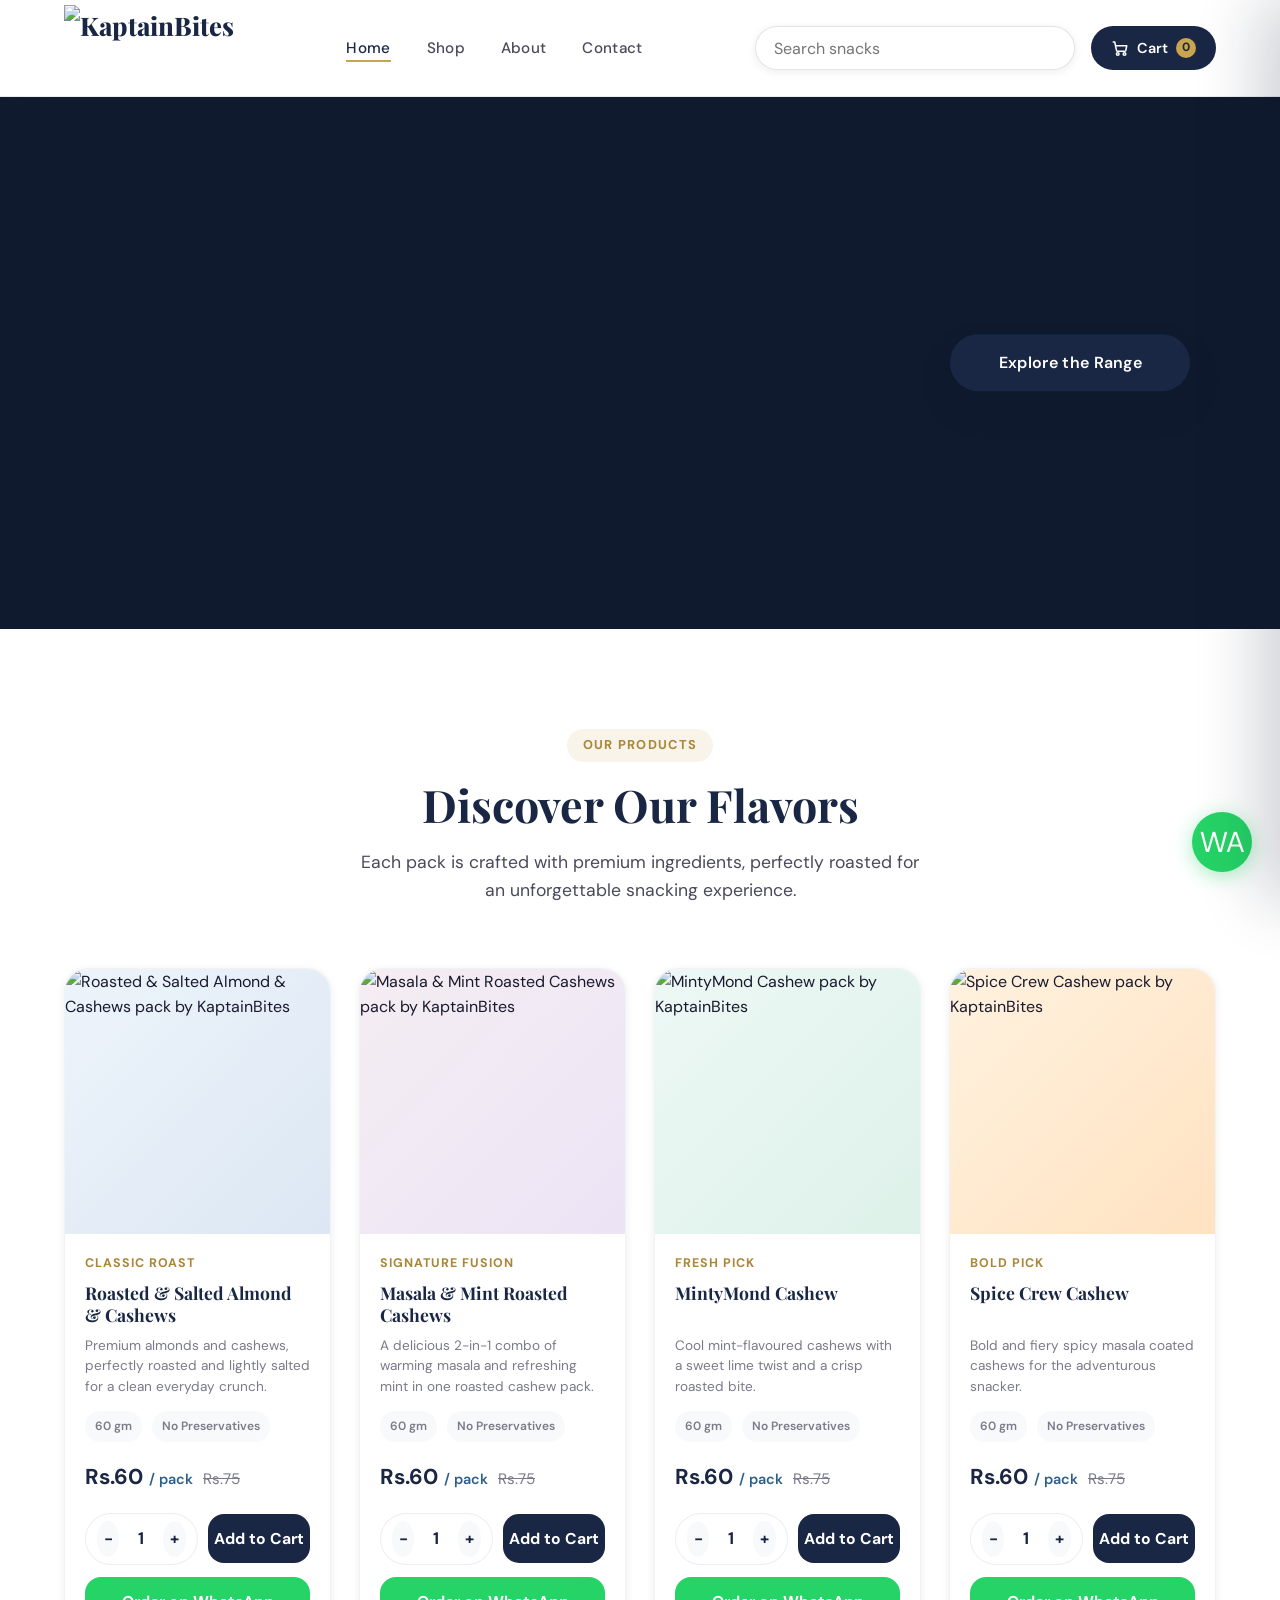
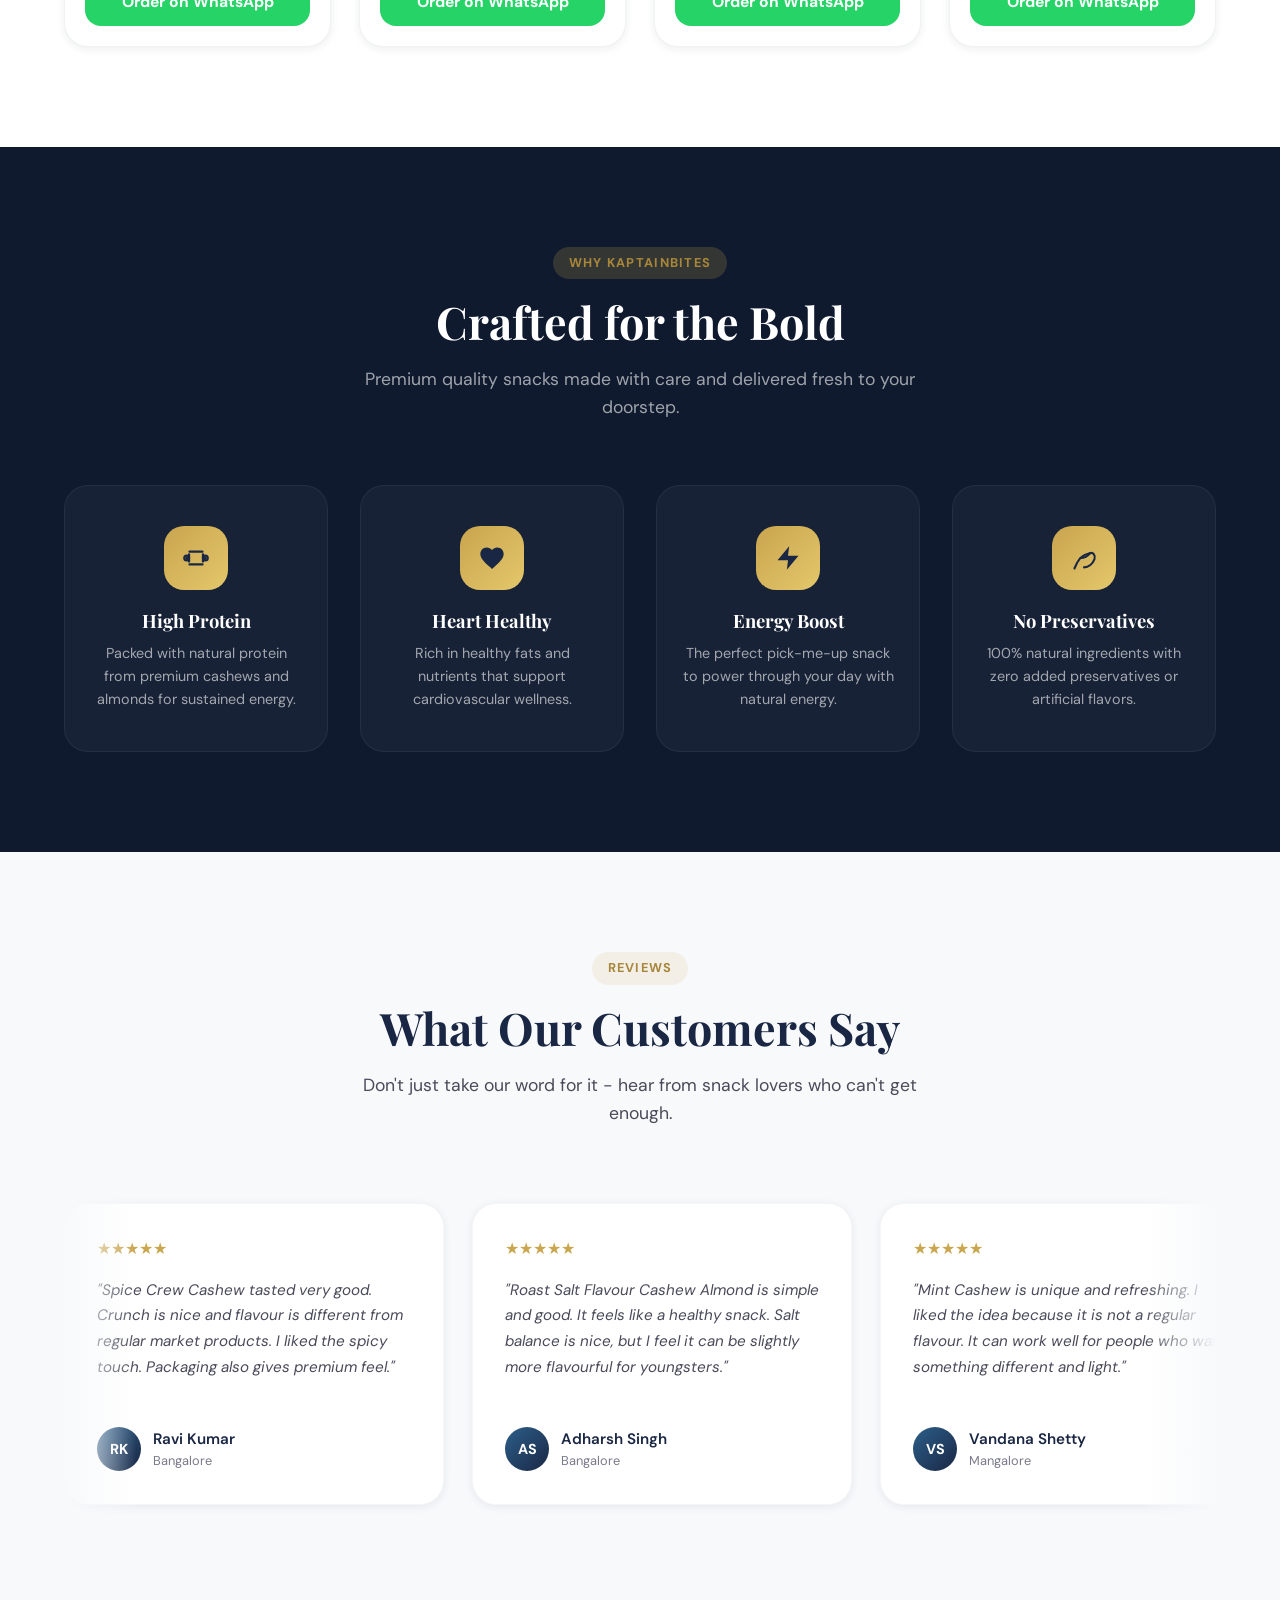
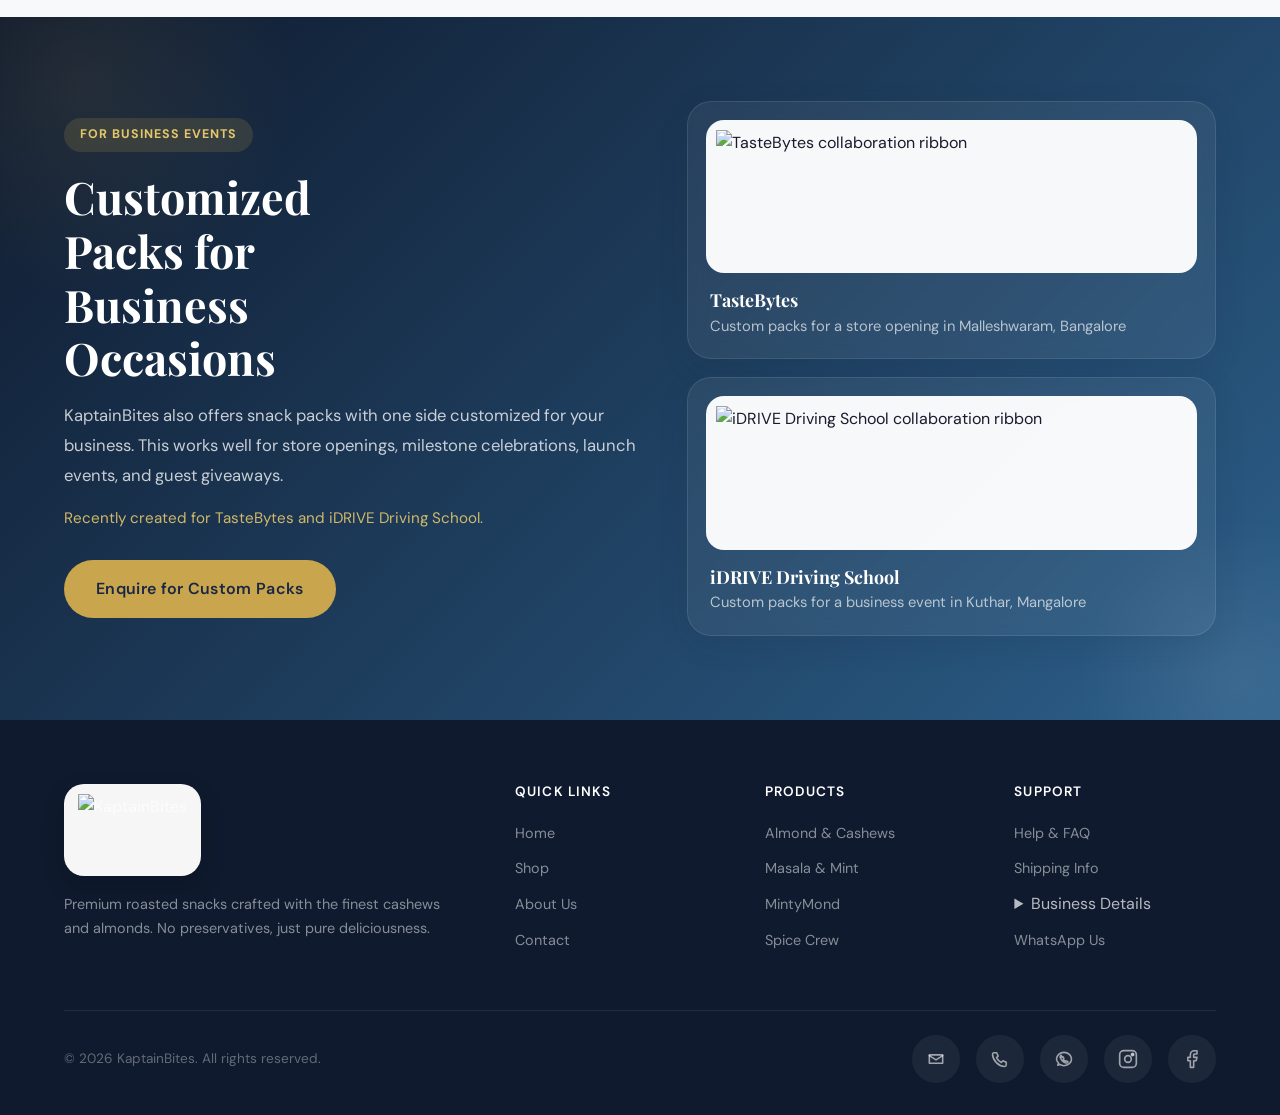
==== commit 48d8f70b: "major changes" ====
--- a/index.html
+++ b/index.html
@@ -1,463 +1,475 @@
-﻿<!DOCTYPE html>
-<html lang="en">
-<head>
-  <meta charset="UTF-8">
-  <meta name="viewport" content="width=device-width, initial-scale=1.0">
-  <title>KaptainBites | Premium Roasted Snacks</title>
-  <meta name="description" content="Premium roasted cashews and almonds from KaptainBites. Explore the snack range, add to cart, and order on WhatsApp.">
-  <link rel="preconnect" href="https://fonts.googleapis.com">
-  <link rel="preconnect" href="https://fonts.gstatic.com" crossorigin>
-  <link href="https://fonts.googleapis.com/css2?family=Playfair+Display:ital,wght@0,400;0,600;0,700;0,800;1,400&family=DM+Sans:wght@300;400;500;600;700&display=swap" rel="stylesheet">
-  <link rel="stylesheet" href="assets/css/styles.css">
-  <link rel="stylesheet" href="assets/css/footer-disclosure.css">
-</head>
-<body>
-  <nav class="navbar">
-    <div class="nav-inner">
-      <a href="index.html" class="nav-logo" aria-label="KaptainBites home">
-        <img src="assets/images/branding/logo-header.png" alt="KaptainBites" class="nav-logo__image">
-      </a>
-      <ul class="nav-links">
-        <li><a href="index.html" class="active">Home</a></li>
-        <li><a href="shop.html">Shop</a></li>
-        <li><a href="about.html">About</a></li>
-        <li><a href="contact.html">Contact</a></li>
-        <li class="nav-mobile-search"><a href="shop.html">Search</a></li>
-      </ul>
-      <div class="nav-actions">
-        <div class="nav-search-shell">
-          <form class="site-search site-search--nav" role="search" autocomplete="off">
-            <label class="sr-only" for="product-search">Search products</label>
-            <input id="product-search" type="search" placeholder="Search snacks" aria-expanded="false">
-            <button type="button" class="site-search__clear" hidden aria-label="Clear search">&times;</button>
-          </form>
-          <div id="search-dropdown" class="site-search__dropdown" hidden>
-            <div class="site-search__header">
-              <strong>Suggestions</strong>
-              <button id="search-view-all" type="button" class="search-view-all">View All</button>
-            </div>
-            <div id="search-keywords" class="search-keywords"></div>
-            <div id="search-suggestions-list" class="search-suggestions"></div>
-            <div class="search-page-links">
-              <a href="shop.html">Shop</a>
-              <a href="about.html">About</a>
-              <a href="contact.html">Contact</a>
-              <a href="cart.html">Cart</a>
-            </div>
-          </div>
-        </div>
-        <a href="cart.html" class="nav-cart" aria-label="Cart">
-          <span class="nav-cart__icon" aria-hidden="true">
-            <svg viewBox="0 0 24 24" focusable="false">
-              <circle cx="9" cy="20" r="1.8"></circle>
-              <circle cx="18" cy="20" r="1.8"></circle>
-              <path d="M3 4H5L7.3 15.2C7.45 15.93 8.09 16.45 8.84 16.45H18.2C18.9 16.45 19.52 15.98 19.71 15.3L21 9H7.1"></path>
-            </svg>
-          </span>
-          <span class="nav-cart__label">Cart</span>
-          <span class="cart-count" data-cart-count hidden>0</span>
-        </a>
-        <button class="mobile-toggle" type="button" aria-label="Menu" aria-expanded="false">
-          <span></span><span></span><span></span>
-        </button>
-      </div>
-    </div>
-  </nav>
-
-  <section class="hero-video-band" aria-label="KaptainBites hero media">
-    <div class="hero-video-band__frame">
-      <picture class="hero-video-band__poster" aria-hidden="true">
-        <source srcset="assets/images/hero/hero-mobile.jpg" media="(max-width: 768px)">
-        <img src="assets/images/hero/hero-desktop.jpg" alt="" loading="eager" decoding="async" fetchpriority="high" width="1600" height="667">
-      </picture>
-      <video
-        class="hero-video-band__media"
-        autoplay
-        muted
-        loop
-        playsinline
-        preload="none"
-        poster="assets/images/hero/hero-desktop.jpg"
-        data-desktop-src="assets/images/hero/hero-desktop.mp4"
-        data-mobile-src="assets/images/hero/hero-mobile.mp4"
-        aria-hidden="true"
-        hidden
-      ></video>
-      <div class="hero-video-band__actions">
-        <a href="#products" class="btn-primary hero-video-band__cta">Explore the Range</a>
-      </div>
-    </div>
-  </section>
-
-  <section id="products" class="section">
-    <div class="container">
-      <div class="section-header fade-in">
-        <span class="tag">Our Products</span>
-        <h2>Discover Our Flavors</h2>
-        <p>Each pack is crafted with premium ingredients, perfectly roasted for an unforgettable snacking experience.</p>
-      </div>
-      <div class="products-grid" data-featured-grid data-limit="4"></div>
-    </div>
-  </section>
-
-  <section class="section features">
-    <div class="container">
-      <div class="section-header fade-in">
-        <span class="tag">Why KaptainBites</span>
-        <h2>Crafted for the Bold</h2>
-        <p>Premium quality snacks made with care and delivered fresh to your doorstep.</p>
-      </div>
-      <div class="features-grid">
-        <div class="feature-card fade-in">
-          <div class="feature-icon" aria-hidden="true">
-            <svg viewBox="0 0 24 24" fill="none" stroke="currentColor" stroke-width="2" stroke-linecap="round" stroke-linejoin="round"><path d="M6.5 6.5h11M6.5 17.5h11M4 12h2M18 12h2M6 9v6M18 9v6"/><circle cx="4" cy="12" r="2"/><circle cx="20" cy="12" r="2"/></svg>
-          </div>
-          <h3>High Protein</h3>
-          <p>Packed with natural protein from premium cashews and almonds for sustained energy.</p>
-        </div>
-        <div class="feature-card fade-in">
-          <div class="feature-icon" aria-hidden="true">
-            <svg viewBox="0 0 24 24" fill="currentColor" stroke="none"><path d="M12 21.35l-1.45-1.32C5.4 15.36 2 12.28 2 8.5 2 5.42 4.42 3 7.5 3c1.74 0 3.41.81 4.5 2.09C13.09 3.81 14.76 3 16.5 3 19.58 3 22 5.42 22 8.5c0 3.78-3.4 6.86-8.55 11.54L12 21.35z"/></svg>
-          </div>
-          <h3>Heart Healthy</h3>
-          <p>Rich in healthy fats and nutrients that support cardiovascular wellness.</p>
-        </div>
-        <div class="feature-card fade-in">
-          <div class="feature-icon" aria-hidden="true">
-            <svg viewBox="0 0 24 24" fill="currentColor" stroke="none"><polygon points="13 2 3 14 12 14 11 22 21 10 12 10 13 2"/></svg>
-          </div>
-          <h3>Energy Boost</h3>
-          <p>The perfect pick-me-up snack to power through your day with natural energy.</p>
-        </div>
-        <div class="feature-card fade-in">
-          <div class="feature-icon" aria-hidden="true">
-            <svg viewBox="0 0 24 24" fill="none" stroke="currentColor" stroke-width="1.8" stroke-linecap="round" stroke-linejoin="round"><path d="M17 8C8 10 5.9 16.17 3.82 21"/><path d="M17 8c0 0-3 4-8 4"/><path d="M17 8c3-1.5 5 2 4 5-1.5 4-5 7-9 7"/></svg>
-          </div>
-          <h3>No Preservatives</h3>
-          <p>100% natural ingredients with zero added preservatives or artificial flavors.</p>
-        </div>
-      </div>
-    </div>
-  </section>
-
-  <section class="section testimonials">
-    <div class="container">
-      <div class="section-header fade-in">
-        <span class="tag">Reviews</span>
-        <h2>What Our Customers Say</h2>
-        <p>Don't just take our word for it - hear from snack lovers who can't get enough.</p>
-      </div>
-      <div class="testimonials-marquee" aria-label="Customer reviews slider">
-        <div class="testimonials-track">
-          <article class="testimonial-card fade-in">
-            <div class="testimonial-stars">&#9733;&#9733;&#9733;&#9733;&#9733;</div>
-            <p class="testimonial-text">"Spice Crew Cashew tasted very good. Crunch is nice and flavour is different from regular market products. I liked the spicy touch. Packaging also gives premium feel."</p>
-            <div class="testimonial-author">
-              <div class="testimonial-avatar">RK</div>
-              <div>
-                <div class="testimonial-name">Ravi Kumar</div>
-                <div class="testimonial-loc">Bangalore</div>
-              </div>
-            </div>
-          </article>
-          <article class="testimonial-card fade-in">
-            <div class="testimonial-stars">&#9733;&#9733;&#9733;&#9733;&#9733;</div>
-            <p class="testimonial-text">"Roast Salt Flavour Cashew Almond is simple and good. It feels like a healthy snack. Salt balance is nice, but I feel it can be slightly more flavourful for youngsters."</p>
-            <div class="testimonial-author">
-              <div class="testimonial-avatar">AS</div>
-              <div>
-                <div class="testimonial-name">Adharsh Singh</div>
-                <div class="testimonial-loc">Bangalore</div>
-              </div>
-            </div>
-          </article>
-          <article class="testimonial-card fade-in">
-            <div class="testimonial-stars">&#9733;&#9733;&#9733;&#9733;&#9733;</div>
-            <p class="testimonial-text">"Mint Cashew is unique and refreshing. I liked the idea because it is not a regular flavour. It can work well for people who want something different and light."</p>
-            <div class="testimonial-author">
-              <div class="testimonial-avatar">VS</div>
-              <div>
-                <div class="testimonial-name">Vandana Shetty</div>
-                <div class="testimonial-loc">Mangalore</div>
-              </div>
-            </div>
-          </article>
-          <article class="testimonial-card fade-in">
-            <div class="testimonial-stars">&#9733;&#9733;&#9733;&#9733;&#9733;</div>
-            <p class="testimonial-text">"Refreshing taste, good crunch, mint flavour can be slightly smoother."</p>
-            <div class="testimonial-author">
-              <div class="testimonial-avatar">SK</div>
-              <div>
-                <div class="testimonial-name">Swathi Kulal</div>
-                <div class="testimonial-loc">Mangalore</div>
-              </div>
-            </div>
-          </article>
-          <article class="testimonial-card fade-in">
-            <div class="testimonial-stars">&#9733;&#9733;&#9733;&#9733;&#9733;</div>
-            <p class="testimonial-text">"Spice Cashew tasted really good and crunchy. The masala flavour is nice and it feels like a premium snack. I think it can attract office people and snack lovers."</p>
-            <div class="testimonial-author">
-              <div class="testimonial-avatar">VB</div>
-              <div>
-                <div class="testimonial-name">Vignesh Bemoj</div>
-                <div class="testimonial-loc">Bangalore</div>
-              </div>
-            </div>
-          </article>
-          <article class="testimonial-card fade-in">
-            <div class="testimonial-stars">&#9733;&#9733;&#9733;&#9733;&#9733;</div>
-            <p class="testimonial-text">"Roast Salt Flavour Cashew Almond is light, clean, and easy to eat. It doesn't feel too oily or heavy. Good option for evening snacking and also for gifting."</p>
-            <div class="testimonial-author">
-              <div class="testimonial-avatar">AD</div>
-              <div>
-                <div class="testimonial-name">Ancy Dsouza</div>
-                <div class="testimonial-loc">Bangalore</div>
-              </div>
-            </div>
-          </article>
-          <article class="testimonial-card fade-in">
-            <div class="testimonial-stars">&#9733;&#9733;&#9733;&#9733;&#9733;</div>
-            <p class="testimonial-text">"Mint Cashew is a different concept and I liked the freshness. Personally, I feel the mint flavour can be slightly more balanced, but overall the product is good and interesting."</p>
-            <div class="testimonial-author">
-              <div class="testimonial-avatar">VM</div>
-              <div>
-                <div class="testimonial-name">Venkatesh Mestri</div>
-                <div class="testimonial-loc">Bangalore</div>
-              </div>
-            </div>
-          </article>
-          <article class="testimonial-card testimonial-card--clone" aria-hidden="true">
-            <div class="testimonial-stars">&#9733;&#9733;&#9733;&#9733;&#9733;</div>
-            <p class="testimonial-text">"Spice Crew Cashew tasted very good. Crunch is nice and flavour is different from regular market products. I liked the spicy touch. Packaging also gives premium feel."</p>
-            <div class="testimonial-author">
-              <div class="testimonial-avatar">RK</div>
-              <div>
-                <div class="testimonial-name">Ravi Kumar</div>
-                <div class="testimonial-loc">Bangalore</div>
-              </div>
-            </div>
-          </article>
-          <article class="testimonial-card testimonial-card--clone" aria-hidden="true">
-            <div class="testimonial-stars">&#9733;&#9733;&#9733;&#9733;&#9733;</div>
-            <p class="testimonial-text">"Roast Salt Flavour Cashew Almond is simple and good. It feels like a healthy snack. Salt balance is nice, but I feel it can be slightly more flavourful for youngsters."</p>
-            <div class="testimonial-author">
-              <div class="testimonial-avatar">AS</div>
-              <div>
-                <div class="testimonial-name">Adharsh Singh</div>
-                <div class="testimonial-loc">Bangalore</div>
-              </div>
-            </div>
-          </article>
-          <article class="testimonial-card testimonial-card--clone" aria-hidden="true">
-            <div class="testimonial-stars">&#9733;&#9733;&#9733;&#9733;&#9733;</div>
-            <p class="testimonial-text">"Mint Cashew is unique and refreshing. I liked the idea because it is not a regular flavour. It can work well for people who want something different and light."</p>
-            <div class="testimonial-author">
-              <div class="testimonial-avatar">VS</div>
-              <div>
-                <div class="testimonial-name">Vandana Shetty</div>
-                <div class="testimonial-loc">Mangalore</div>
-              </div>
-            </div>
-          </article>
-          <article class="testimonial-card testimonial-card--clone" aria-hidden="true">
-            <div class="testimonial-stars">&#9733;&#9733;&#9733;&#9733;&#9733;</div>
-            <p class="testimonial-text">"Refreshing taste, good crunch, mint flavour can be slightly smoother."</p>
-            <div class="testimonial-author">
-              <div class="testimonial-avatar">SK</div>
-              <div>
-                <div class="testimonial-name">Swathi Kulal</div>
-                <div class="testimonial-loc">Mangalore</div>
-              </div>
-            </div>
-          </article>
-          <article class="testimonial-card testimonial-card--clone" aria-hidden="true">
-            <div class="testimonial-stars">&#9733;&#9733;&#9733;&#9733;&#9733;</div>
-            <p class="testimonial-text">"Spice Cashew tasted really good and crunchy. The masala flavour is nice and it feels like a premium snack. I think it can attract office people and snack lovers."</p>
-            <div class="testimonial-author">
-              <div class="testimonial-avatar">VB</div>
-              <div>
-                <div class="testimonial-name">Vignesh Bemoj</div>
-                <div class="testimonial-loc">Bangalore</div>
-              </div>
-            </div>
-          </article>
-          <article class="testimonial-card testimonial-card--clone" aria-hidden="true">
-            <div class="testimonial-stars">&#9733;&#9733;&#9733;&#9733;&#9733;</div>
-            <p class="testimonial-text">"Roast Salt Flavour Cashew Almond is light, clean, and easy to eat. It doesn't feel too oily or heavy. Good option for evening snacking and also for gifting."</p>
-            <div class="testimonial-author">
-              <div class="testimonial-avatar">AD</div>
-              <div>
-                <div class="testimonial-name">Ancy Dsouza</div>
-                <div class="testimonial-loc">Bangalore</div>
-              </div>
-            </div>
-          </article>
-          <article class="testimonial-card testimonial-card--clone" aria-hidden="true">
-            <div class="testimonial-stars">&#9733;&#9733;&#9733;&#9733;&#9733;</div>
-            <p class="testimonial-text">"Mint Cashew is a different concept and I liked the freshness. Personally, I feel the mint flavour can be slightly more balanced, but overall the product is good and interesting."</p>
-            <div class="testimonial-author">
-              <div class="testimonial-avatar">VM</div>
-              <div>
-                <div class="testimonial-name">Venkatesh Mestri</div>
-                <div class="testimonial-loc">Bangalore</div>
-              </div>
-            </div>
-          </article>
-        </div>
-      </div>
-    </div>
-  </section>
-
-  <section class="business-service">
-    <div class="container">
-      <div class="business-service__grid">
-        <div class="business-service__content">
-          <span class="tag">For Business Events</span>
-          <h2>Customized Packs for Business Occasions</h2>
-          <p>KaptainBites also offers snack packs with one side customized for your business. This works well for store openings, milestone celebrations, launch events, and guest giveaways.</p>
-          <p class="business-service__support">Recently created for TasteBytes and iDRIVE Driving School.</p>
-          <a href="https://wa.me/917760172150?text=Hi%2C%20I%20would%20like%20to%20enquire%20about%20custom-branded%20KaptainBites%20packs%20for%20a%20business%20event." class="btn-primary business-service__cta" target="_blank" rel="noopener">Enquire for Custom Packs</a>
-        </div>
-        <div class="business-service__showcase">
-          <article class="business-service__card">
-            <div class="business-service__card-media">
-              <img src="assets/images/collaboration/tastebytes-ribbon.jpg" alt="TasteBytes collaboration ribbon">
-            </div>
-            <div class="business-service__card-copy">
-              <h3>TasteBytes</h3>
-              <p>Custom packs for a store opening in Malleshwaram, Bangalore</p>
-            </div>
-          </article>
-          <article class="business-service__card">
-            <div class="business-service__card-media">
-              <img src="assets/images/collaboration/idrive-ribbon.jpg" alt="iDRIVE Driving School collaboration ribbon">
-            </div>
-            <div class="business-service__card-copy">
-              <h3>iDRIVE Driving School</h3>
-              <p>Custom packs for a business event in Kuthar, Mangalore</p>
-            </div>
-          </article>
-        </div>
-      </div>
-    </div>
-  </section>
-
-  <footer class="footer">
-    <div class="container">
-      <div class="footer-grid">
-        <div class="footer-brand">
-          <a href="index.html" class="footer-brand__logo-link" aria-label="KaptainBites home">
-            <img src="assets/images/branding/logo-header.png" alt="KaptainBites" class="footer-brand__logo">
-          </a>
-          <p>Premium roasted snacks crafted with the finest cashews and almonds. No preservatives, just pure deliciousness.</p>
-        </div>
-        <div>
-          <h4>Quick Links</h4>
-          <ul>
-            <li><a href="index.html">Home</a></li>
-            <li><a href="shop.html">Shop</a></li>
-            <li><a href="about.html">About Us</a></li>
-            <li><a href="contact.html">Contact</a></li>
-          </ul>
-        </div>
-        <div>
-          <h4>Products</h4>
-          <ul>
-            <li><a href="products/roasted-salted-almond-cashew.html">Almond &amp; Cashews</a></li>
-            <li><a href="products/masala-mint-roast.html">Masala &amp; Mint</a></li>
-            <li><a href="products/mint-mond-cashew.html">MintyMond</a></li>
-            <li><a href="products/spice-crew-cashew.html">Spice Crew</a></li>
-          </ul>
-        </div>
-        <div>
-          <h4>Support</h4>
-          <ul>
-            <li><a href="contact.html#faq">Help &amp; FAQ</a></li>
-            <li><a href="contact.html#faq">Shipping Info</a></li>
-            <li class="footer-business-disclosure">
-              <details class="footer-details">
-                <summary>Business Details</summary>
-                <div class="footer-details__body">
-                  <span><strong>FSSAI:</strong> 21225180000510</span>
-                  <span><strong>GST:</strong> 29ARTPV9563D1ZS</span>
-                </div>
-              </details>
-            </li>
-            <li><a href="https://wa.me/917760172150?text=Hi%2C%20I%20want%20to%20order%20KaptainBites%20snacks." target="_blank" rel="noopener">WhatsApp Us</a></li>
-          </ul>
-        </div>
-      </div>
-      <div class="footer-bottom">
-        <p>&copy; 2026 KaptainBites. All rights reserved.</p>
-        <div class="footer-social">
-          <a href="mailto:kaptainbites@gmail.com" aria-label="Email KaptainBites">
-            <svg viewBox="0 0 24 24" focusable="false" aria-hidden="true">
-              <path d="M4 7H20V17H4Z"></path>
-              <path d="M4 8L12 13L20 8"></path>
-            </svg>
-          </a>
-          <a href="tel:+917760172150" aria-label="Call KaptainBites">
-            <svg viewBox="0 0 24 24" focusable="false" aria-hidden="true">
-              <path d="M5 4.5H8L9.8 8.6L7.8 10.4C9.3 13.5 10.5 14.7 13.6 16.2L15.4 14.2L19.5 16V19C19.5 20.1 18.6 21 17.5 21C10 20.5 3.5 14 3 6.5C3 5.4 3.9 4.5 5 4.5Z"></path>
-            </svg>
-          </a>
-          <a href="https://wa.me/917760172150?text=Hi%2C%20I%20want%20to%20order%20KaptainBites%20snacks." target="_blank" rel="noopener" aria-label="Chat on WhatsApp">
-            <svg viewBox="0 0 24 24" focusable="false" aria-hidden="true">
-              <path d="M7 18.5L4.5 19.5L5.5 17C4 15.6 3 13.9 3 12C3 7.6 7 4 12 4C17 4 21 7.6 21 12C21 16.4 17 20 12 20C10.2 20 8.5 19.5 7 18.5Z"></path>
-              <path d="M9.5 10.1C9.8 9.5 10.1 9.4 10.4 9.4C10.7 9.4 11 9.4 11.2 10L11.7 11.2C11.9 11.7 11.8 11.9 11.6 12.1L11.2 12.5C11.7 13.6 12.4 14.3 13.5 14.8L13.9 14.4C14.1 14.2 14.3 14.1 14.8 14.3L16 14.8C16.6 15 16.6 15.3 16.6 15.6C16.6 15.9 16.5 16.2 15.9 16.5C15.4 16.8 14.8 16.9 14.4 16.8C12.9 16.5 11.3 15.5 10 14.2C8.7 12.9 7.7 11.3 7.4 9.8C7.3 9.4 7.4 8.8 7.7 8.3C8 7.7 8.3 7.6 8.6 7.6C8.9 7.6 9.2 7.9 9.5 10.1Z"></path>
-            </svg>
-          </a>
-        </div>
-      </div>
-    </div>
-  </footer>
-
-  <div class="cart-overlay"></div>
-  <aside class="cart-sidebar" aria-label="Shopping cart">
-    <div class="cart-header">
-      <div class="cart-header__meta">
-        <h3>Your Cart</h3>
-        <a class="cart-header__link" href="cart.html">View full cart</a>
-      </div>
-      <button class="cart-close" type="button" aria-label="Close cart">&times;</button>
-    </div>
-    <div class="cart-items">
-      <div class="cart-empty">
-        <div class="empty-icon">Cart</div>
-        <p>Your cart is empty</p>
-        <p style="font-size:0.85rem;margin-top:8px">Browse our delicious snacks!</p>
-      </div>
-    </div>
-    <div class="cart-footer" style="display:none">
-      <div class="cart-total">
-        <span>Total</span>
-        <strong>Rs.0</strong>
-      </div>
-      <div class="cart-footer__actions">
-        <button class="btn-whatsapp" type="button" data-order-cart>Order via WhatsApp</button>
-        <a class="btn-secondary cart-footer__browse" href="shop.html" data-browse-products>Explore More Products</a>
-      </div>
-    </div>
-  </aside>
-
-  <a href="#" class="whatsapp-float" data-quick-whatsapp aria-label="Chat on WhatsApp">WA</a>
-
-  <script src="assets/js/product-catalog.js"></script>
-  <script src="assets/js/cart.js"></script>
-  <script src="assets/js/site.js"></script>
-  <script src="assets/js/hero-media.js"></script>
-  <script src="assets/js/cart-drawer.js"></script>
-</body>
-</html>
-
-
-
-
-
-
-
-
-
-
-
-
+﻿<!DOCTYPE html>
+<html lang="en">
+<head>
+  <meta charset="UTF-8">
+  <meta name="viewport" content="width=device-width, initial-scale=1.0">
+  <title>KaptainBites | Premium Roasted Snacks</title>
+  <meta name="description" content="Premium roasted cashews and almonds from KaptainBites. Explore the snack range, add to cart, and order on WhatsApp.">
+  <link rel="preconnect" href="https://fonts.googleapis.com">
+  <link rel="preconnect" href="https://fonts.gstatic.com" crossorigin>
+  <link href="https://fonts.googleapis.com/css2?family=Playfair+Display:ital,wght@0,400;0,600;0,700;0,800;1,400&family=DM+Sans:wght@300;400;500;600;700&display=swap" rel="stylesheet">
+  <link rel="stylesheet" href="assets/css/styles.css">
+  <link rel="stylesheet" href="assets/css/footer-disclosure.css">
+</head>
+<body>
+  <nav class="navbar">
+    <div class="nav-inner">
+      <a href="index.html" class="nav-logo" aria-label="KaptainBites home">
+        <img src="assets/images/branding/logo-header.png" alt="KaptainBites" class="nav-logo__image">
+      </a>
+      <ul class="nav-links">
+        <li><a href="index.html" class="active">Home</a></li>
+        <li><a href="shop.html">Shop</a></li>
+        <li><a href="about.html">About</a></li>
+        <li><a href="contact.html">Contact</a></li>
+        <li class="nav-mobile-search"><a href="shop.html">Search</a></li>
+      </ul>
+      <div class="nav-actions">
+        <div class="nav-search-shell">
+          <form class="site-search site-search--nav" role="search" autocomplete="off">
+            <label class="sr-only" for="product-search">Search products</label>
+            <input id="product-search" type="search" placeholder="Search snacks" aria-expanded="false">
+            <button type="button" class="site-search__clear" hidden aria-label="Clear search">&times;</button>
+          </form>
+          <div id="search-dropdown" class="site-search__dropdown" hidden>
+            <div class="site-search__header">
+              <strong>Suggestions</strong>
+              <button id="search-view-all" type="button" class="search-view-all">View All</button>
+            </div>
+            <div id="search-keywords" class="search-keywords"></div>
+            <div id="search-suggestions-list" class="search-suggestions"></div>
+            <div class="search-page-links">
+              <a href="shop.html">Shop</a>
+              <a href="about.html">About</a>
+              <a href="contact.html">Contact</a>
+              <a href="cart.html">Cart</a>
+            </div>
+          </div>
+        </div>
+        <a href="cart.html" class="nav-cart" aria-label="Cart">
+          <span class="nav-cart__icon" aria-hidden="true">
+            <svg viewBox="0 0 24 24" focusable="false">
+              <circle cx="9" cy="20" r="1.8"></circle>
+              <circle cx="18" cy="20" r="1.8"></circle>
+              <path d="M3 4H5L7.3 15.2C7.45 15.93 8.09 16.45 8.84 16.45H18.2C18.9 16.45 19.52 15.98 19.71 15.3L21 9H7.1"></path>
+            </svg>
+          </span>
+          <span class="nav-cart__label">Cart</span>
+          <span class="cart-count" data-cart-count hidden>0</span>
+        </a>
+        <button class="mobile-toggle" type="button" aria-label="Menu" aria-expanded="false">
+          <span></span><span></span><span></span>
+        </button>
+      </div>
+    </div>
+  </nav>
+
+  <section class="hero-video-band" aria-label="KaptainBites hero media">
+    <div class="hero-video-band__frame">
+      <picture class="hero-video-band__poster" aria-hidden="true">
+        <source srcset="assets/images/hero/hero-mobile.jpg" media="(max-width: 768px)">
+        <img src="assets/images/hero/hero-desktop.jpg" alt="" loading="eager" decoding="async" fetchpriority="high" width="1600" height="667">
+      </picture>
+      <video
+        class="hero-video-band__media"
+        autoplay
+        muted
+        loop
+        playsinline
+        preload="none"
+        poster="assets/images/hero/hero-desktop.jpg"
+        data-desktop-src="assets/images/hero/hero-desktop.mp4"
+        data-mobile-src="assets/images/hero/hero-mobile.mp4"
+        aria-hidden="true"
+        hidden
+      ></video>
+      <div class="hero-video-band__actions">
+        <a href="#products" class="btn-primary hero-video-band__cta">Explore the Range</a>
+      </div>
+    </div>
+  </section>
+
+  <section id="products" class="section">
+    <div class="container">
+      <div class="section-header fade-in">
+        <span class="tag">Our Products</span>
+        <h2>Discover Our Flavors</h2>
+        <p>Each pack is crafted with premium ingredients, perfectly roasted for an unforgettable snacking experience.</p>
+      </div>
+      <div class="products-grid" data-featured-grid data-limit="4"></div>
+    </div>
+  </section>
+
+  <section class="section features">
+    <div class="container">
+      <div class="section-header fade-in">
+        <span class="tag">Why KaptainBites</span>
+        <h2>Crafted for the Bold</h2>
+        <p>Premium quality snacks made with care and delivered fresh to your doorstep.</p>
+      </div>
+      <div class="features-grid">
+        <div class="feature-card fade-in">
+          <div class="feature-icon" aria-hidden="true">
+            <svg viewBox="0 0 24 24" fill="none" stroke="currentColor" stroke-width="2" stroke-linecap="round" stroke-linejoin="round"><path d="M6.5 6.5h11M6.5 17.5h11M4 12h2M18 12h2M6 9v6M18 9v6"/><circle cx="4" cy="12" r="2"/><circle cx="20" cy="12" r="2"/></svg>
+          </div>
+          <h3>High Protein</h3>
+          <p>Packed with natural protein from premium cashews and almonds for sustained energy.</p>
+        </div>
+        <div class="feature-card fade-in">
+          <div class="feature-icon" aria-hidden="true">
+            <svg viewBox="0 0 24 24" fill="currentColor" stroke="none"><path d="M12 21.35l-1.45-1.32C5.4 15.36 2 12.28 2 8.5 2 5.42 4.42 3 7.5 3c1.74 0 3.41.81 4.5 2.09C13.09 3.81 14.76 3 16.5 3 19.58 3 22 5.42 22 8.5c0 3.78-3.4 6.86-8.55 11.54L12 21.35z"/></svg>
+          </div>
+          <h3>Heart Healthy</h3>
+          <p>Rich in healthy fats and nutrients that support cardiovascular wellness.</p>
+        </div>
+        <div class="feature-card fade-in">
+          <div class="feature-icon" aria-hidden="true">
+            <svg viewBox="0 0 24 24" fill="currentColor" stroke="none"><polygon points="13 2 3 14 12 14 11 22 21 10 12 10 13 2"/></svg>
+          </div>
+          <h3>Energy Boost</h3>
+          <p>The perfect pick-me-up snack to power through your day with natural energy.</p>
+        </div>
+        <div class="feature-card fade-in">
+          <div class="feature-icon" aria-hidden="true">
+            <svg viewBox="0 0 24 24" fill="none" stroke="currentColor" stroke-width="1.8" stroke-linecap="round" stroke-linejoin="round"><path d="M17 8C8 10 5.9 16.17 3.82 21"/><path d="M17 8c0 0-3 4-8 4"/><path d="M17 8c3-1.5 5 2 4 5-1.5 4-5 7-9 7"/></svg>
+          </div>
+          <h3>No Preservatives</h3>
+          <p>100% natural ingredients with zero added preservatives or artificial flavors.</p>
+        </div>
+      </div>
+    </div>
+  </section>
+
+  <section class="section testimonials">
+    <div class="container">
+      <div class="section-header fade-in">
+        <span class="tag">Reviews</span>
+        <h2>What Our Customers Say</h2>
+        <p>Don't just take our word for it - hear from snack lovers who can't get enough.</p>
+      </div>
+      <div class="testimonials-marquee" aria-label="Customer reviews slider">
+        <div class="testimonials-track">
+          <article class="testimonial-card fade-in">
+            <div class="testimonial-stars">&#9733;&#9733;&#9733;&#9733;&#9733;</div>
+            <p class="testimonial-text">"Spice Crew Cashew tasted very good. Crunch is nice and flavour is different from regular market products. I liked the spicy touch. Packaging also gives premium feel."</p>
+            <div class="testimonial-author">
+              <div class="testimonial-avatar">RK</div>
+              <div>
+                <div class="testimonial-name">Ravi Kumar</div>
+                <div class="testimonial-loc">Bangalore</div>
+              </div>
+            </div>
+          </article>
+          <article class="testimonial-card fade-in">
+            <div class="testimonial-stars">&#9733;&#9733;&#9733;&#9733;&#9733;</div>
+            <p class="testimonial-text">"Roast Salt Flavour Cashew Almond is simple and good. It feels like a healthy snack. Salt balance is nice, but I feel it can be slightly more flavourful for youngsters."</p>
+            <div class="testimonial-author">
+              <div class="testimonial-avatar">AS</div>
+              <div>
+                <div class="testimonial-name">Adharsh Singh</div>
+                <div class="testimonial-loc">Bangalore</div>
+              </div>
+            </div>
+          </article>
+          <article class="testimonial-card fade-in">
+            <div class="testimonial-stars">&#9733;&#9733;&#9733;&#9733;&#9733;</div>
+            <p class="testimonial-text">"Mint Cashew is unique and refreshing. I liked the idea because it is not a regular flavour. It can work well for people who want something different and light."</p>
+            <div class="testimonial-author">
+              <div class="testimonial-avatar">VS</div>
+              <div>
+                <div class="testimonial-name">Vandana Shetty</div>
+                <div class="testimonial-loc">Mangalore</div>
+              </div>
+            </div>
+          </article>
+          <article class="testimonial-card fade-in">
+            <div class="testimonial-stars">&#9733;&#9733;&#9733;&#9733;&#9733;</div>
+            <p class="testimonial-text">"Refreshing taste, good crunch, mint flavour can be slightly smoother."</p>
+            <div class="testimonial-author">
+              <div class="testimonial-avatar">SK</div>
+              <div>
+                <div class="testimonial-name">Swathi Kulal</div>
+                <div class="testimonial-loc">Mangalore</div>
+              </div>
+            </div>
+          </article>
+          <article class="testimonial-card fade-in">
+            <div class="testimonial-stars">&#9733;&#9733;&#9733;&#9733;&#9733;</div>
+            <p class="testimonial-text">"Spice Cashew tasted really good and crunchy. The masala flavour is nice and it feels like a premium snack. I think it can attract office people and snack lovers."</p>
+            <div class="testimonial-author">
+              <div class="testimonial-avatar">VB</div>
+              <div>
+                <div class="testimonial-name">Vignesh Bemoj</div>
+                <div class="testimonial-loc">Bangalore</div>
+              </div>
+            </div>
+          </article>
+          <article class="testimonial-card fade-in">
+            <div class="testimonial-stars">&#9733;&#9733;&#9733;&#9733;&#9733;</div>
+            <p class="testimonial-text">"Roast Salt Flavour Cashew Almond is light, clean, and easy to eat. It doesn't feel too oily or heavy. Good option for evening snacking and also for gifting."</p>
+            <div class="testimonial-author">
+              <div class="testimonial-avatar">AD</div>
+              <div>
+                <div class="testimonial-name">Ancy Dsouza</div>
+                <div class="testimonial-loc">Bangalore</div>
+              </div>
+            </div>
+          </article>
+          <article class="testimonial-card fade-in">
+            <div class="testimonial-stars">&#9733;&#9733;&#9733;&#9733;&#9733;</div>
+            <p class="testimonial-text">"Mint Cashew is a different concept and I liked the freshness. Personally, I feel the mint flavour can be slightly more balanced, but overall the product is good and interesting."</p>
+            <div class="testimonial-author">
+              <div class="testimonial-avatar">VM</div>
+              <div>
+                <div class="testimonial-name">Venkatesh Mestri</div>
+                <div class="testimonial-loc">Bangalore</div>
+              </div>
+            </div>
+          </article>
+          <article class="testimonial-card testimonial-card--clone" aria-hidden="true">
+            <div class="testimonial-stars">&#9733;&#9733;&#9733;&#9733;&#9733;</div>
+            <p class="testimonial-text">"Spice Crew Cashew tasted very good. Crunch is nice and flavour is different from regular market products. I liked the spicy touch. Packaging also gives premium feel."</p>
+            <div class="testimonial-author">
+              <div class="testimonial-avatar">RK</div>
+              <div>
+                <div class="testimonial-name">Ravi Kumar</div>
+                <div class="testimonial-loc">Bangalore</div>
+              </div>
+            </div>
+          </article>
+          <article class="testimonial-card testimonial-card--clone" aria-hidden="true">
+            <div class="testimonial-stars">&#9733;&#9733;&#9733;&#9733;&#9733;</div>
+            <p class="testimonial-text">"Roast Salt Flavour Cashew Almond is simple and good. It feels like a healthy snack. Salt balance is nice, but I feel it can be slightly more flavourful for youngsters."</p>
+            <div class="testimonial-author">
+              <div class="testimonial-avatar">AS</div>
+              <div>
+                <div class="testimonial-name">Adharsh Singh</div>
+                <div class="testimonial-loc">Bangalore</div>
+              </div>
+            </div>
+          </article>
+          <article class="testimonial-card testimonial-card--clone" aria-hidden="true">
+            <div class="testimonial-stars">&#9733;&#9733;&#9733;&#9733;&#9733;</div>
+            <p class="testimonial-text">"Mint Cashew is unique and refreshing. I liked the idea because it is not a regular flavour. It can work well for people who want something different and light."</p>
+            <div class="testimonial-author">
+              <div class="testimonial-avatar">VS</div>
+              <div>
+                <div class="testimonial-name">Vandana Shetty</div>
+                <div class="testimonial-loc">Mangalore</div>
+              </div>
+            </div>
+          </article>
+          <article class="testimonial-card testimonial-card--clone" aria-hidden="true">
+            <div class="testimonial-stars">&#9733;&#9733;&#9733;&#9733;&#9733;</div>
+            <p class="testimonial-text">"Refreshing taste, good crunch, mint flavour can be slightly smoother."</p>
+            <div class="testimonial-author">
+              <div class="testimonial-avatar">SK</div>
+              <div>
+                <div class="testimonial-name">Swathi Kulal</div>
+                <div class="testimonial-loc">Mangalore</div>
+              </div>
+            </div>
+          </article>
+          <article class="testimonial-card testimonial-card--clone" aria-hidden="true">
+            <div class="testimonial-stars">&#9733;&#9733;&#9733;&#9733;&#9733;</div>
+            <p class="testimonial-text">"Spice Cashew tasted really good and crunchy. The masala flavour is nice and it feels like a premium snack. I think it can attract office people and snack lovers."</p>
+            <div class="testimonial-author">
+              <div class="testimonial-avatar">VB</div>
+              <div>
+                <div class="testimonial-name">Vignesh Bemoj</div>
+                <div class="testimonial-loc">Bangalore</div>
+              </div>
+            </div>
+          </article>
+          <article class="testimonial-card testimonial-card--clone" aria-hidden="true">
+            <div class="testimonial-stars">&#9733;&#9733;&#9733;&#9733;&#9733;</div>
+            <p class="testimonial-text">"Roast Salt Flavour Cashew Almond is light, clean, and easy to eat. It doesn't feel too oily or heavy. Good option for evening snacking and also for gifting."</p>
+            <div class="testimonial-author">
+              <div class="testimonial-avatar">AD</div>
+              <div>
+                <div class="testimonial-name">Ancy Dsouza</div>
+                <div class="testimonial-loc">Bangalore</div>
+              </div>
+            </div>
+          </article>
+          <article class="testimonial-card testimonial-card--clone" aria-hidden="true">
+            <div class="testimonial-stars">&#9733;&#9733;&#9733;&#9733;&#9733;</div>
+            <p class="testimonial-text">"Mint Cashew is a different concept and I liked the freshness. Personally, I feel the mint flavour can be slightly more balanced, but overall the product is good and interesting."</p>
+            <div class="testimonial-author">
+              <div class="testimonial-avatar">VM</div>
+              <div>
+                <div class="testimonial-name">Venkatesh Mestri</div>
+                <div class="testimonial-loc">Bangalore</div>
+              </div>
+            </div>
+          </article>
+        </div>
+      </div>
+    </div>
+  </section>
+
+  <section class="business-service">
+    <div class="container">
+      <div class="business-service__grid">
+        <div class="business-service__content">
+          <span class="tag">For Business Events</span>
+          <h2>Customized Packs for Business Occasions</h2>
+          <p>KaptainBites also offers snack packs with one side customized for your business. This works well for store openings, milestone celebrations, launch events, and guest giveaways.</p>
+          <p class="business-service__support">Recently created for TasteBytes and iDRIVE Driving School.</p>
+          <a href="https://wa.me/919535484761?text=Hi%2C%20I%20would%20like%20to%20enquire%20about%20custom-branded%20KaptainBites%20packs%20for%20a%20business%20event." class="btn-primary business-service__cta" target="_blank" rel="noopener">Enquire for Custom Packs</a>
+        </div>
+        <div class="business-service__showcase">
+          <article class="business-service__card">
+            <div class="business-service__card-media">
+              <img src="assets/images/collaboration/tastebytes-ribbon.jpg" alt="TasteBytes collaboration ribbon">
+            </div>
+            <div class="business-service__card-copy">
+              <h3>TasteBytes</h3>
+              <p>Custom packs for a store opening in Malleshwaram, Bangalore</p>
+            </div>
+          </article>
+          <article class="business-service__card">
+            <div class="business-service__card-media">
+              <img src="assets/images/collaboration/idrive-ribbon.jpg" alt="iDRIVE Driving School collaboration ribbon">
+            </div>
+            <div class="business-service__card-copy">
+              <h3>iDRIVE Driving School</h3>
+              <p>Custom packs for a business event in Kuthar, Mangalore</p>
+            </div>
+          </article>
+        </div>
+      </div>
+    </div>
+  </section>
+
+  <footer class="footer">
+    <div class="container">
+      <div class="footer-grid">
+        <div class="footer-brand">
+          <a href="index.html" class="footer-brand__logo-link" aria-label="KaptainBites home">
+            <img src="assets/images/branding/logo-header.png" alt="KaptainBites" class="footer-brand__logo">
+          </a>
+          <p>Premium roasted snacks crafted with the finest cashews and almonds. No preservatives, just pure deliciousness.</p>
+        </div>
+        <div>
+          <h4>Quick Links</h4>
+          <ul>
+            <li><a href="index.html">Home</a></li>
+            <li><a href="shop.html">Shop</a></li>
+            <li><a href="about.html">About Us</a></li>
+            <li><a href="contact.html">Contact</a></li>
+          </ul>
+        </div>
+        <div>
+          <h4>Products</h4>
+          <ul>
+            <li><a href="products/roasted-salted-almond-cashew.html">Almond &amp; Cashews</a></li>
+            <li><a href="products/masala-mint-roast.html">Masala &amp; Mint</a></li>
+            <li><a href="products/mint-mond-cashew.html">MintyMond</a></li>
+            <li><a href="products/spice-crew-cashew.html">Spice Crew</a></li>
+          </ul>
+        </div>
+        <div>
+          <h4>Support</h4>
+          <ul>
+            <li><a href="contact.html#faq">Help &amp; FAQ</a></li>
+            <li><a href="contact.html#faq">Shipping Info</a></li>
+            <li class="footer-business-disclosure">
+              <details class="footer-details">
+                <summary>Business Details</summary>
+                <div class="footer-details__body">
+                  <span><strong>FSSAI:</strong> 21225180000510</span>
+                  <span><strong>GST:</strong> 29ARTPV9563D1ZS</span>
+                </div>
+              </details>
+            </li>
+            <li><a href="https://wa.me/919535484761?text=Hi%2C%20I%20want%20to%20order%20KaptainBites%20snacks." target="_blank" rel="noopener">WhatsApp Us</a></li>
+          </ul>
+        </div>
+      </div>
+      <div class="footer-bottom">
+        <p>&copy; 2026 KaptainBites. All rights reserved.</p>
+        <div class="footer-social">
+          <a href="mailto:kaptainbites@gmail.com" aria-label="Email KaptainBites">
+            <svg viewBox="0 0 24 24" focusable="false" aria-hidden="true">
+              <path d="M4 7H20V17H4Z"></path>
+              <path d="M4 8L12 13L20 8"></path>
+            </svg>
+          </a>
+          <a href="tel:+919535484761" aria-label="Call KaptainBites">
+            <svg viewBox="0 0 24 24" focusable="false" aria-hidden="true">
+              <path d="M5 4.5H8L9.8 8.6L7.8 10.4C9.3 13.5 10.5 14.7 13.6 16.2L15.4 14.2L19.5 16V19C19.5 20.1 18.6 21 17.5 21C10 20.5 3.5 14 3 6.5C3 5.4 3.9 4.5 5 4.5Z"></path>
+            </svg>
+          </a>
+          <a href="https://wa.me/919535484761?text=Hi%2C%20I%20want%20to%20order%20KaptainBites%20snacks." target="_blank" rel="noopener" aria-label="Chat on WhatsApp">
+            <svg viewBox="0 0 24 24" focusable="false" aria-hidden="true">
+              <path d="M7 18.5L4.5 19.5L5.5 17C4 15.6 3 13.9 3 12C3 7.6 7 4 12 4C17 4 21 7.6 21 12C21 16.4 17 20 12 20C10.2 20 8.5 19.5 7 18.5Z"></path>
+              <path d="M9.5 10.1C9.8 9.5 10.1 9.4 10.4 9.4C10.7 9.4 11 9.4 11.2 10L11.7 11.2C11.9 11.7 11.8 11.9 11.6 12.1L11.2 12.5C11.7 13.6 12.4 14.3 13.5 14.8L13.9 14.4C14.1 14.2 14.3 14.1 14.8 14.3L16 14.8C16.6 15 16.6 15.3 16.6 15.6C16.6 15.9 16.5 16.2 15.9 16.5C15.4 16.8 14.8 16.9 14.4 16.8C12.9 16.5 11.3 15.5 10 14.2C8.7 12.9 7.7 11.3 7.4 9.8C7.3 9.4 7.4 8.8 7.7 8.3C8 7.7 8.3 7.6 8.6 7.6C8.9 7.6 9.2 7.9 9.5 10.1Z"></path>
+            </svg>
+          </a>
+          <a href="https://www.instagram.com/kaptainbites?igsh=YTVxZXJzZDhxNjd4" target="_blank" rel="noopener" aria-label="KaptainBites on Instagram">
+            <svg viewBox="0 0 24 24" focusable="false" aria-hidden="true">
+              <rect x="2" y="2" width="20" height="20" rx="5" ry="5" fill="none" stroke="currentColor" stroke-width="2"></rect>
+              <circle cx="12" cy="12" r="4" fill="none" stroke="currentColor" stroke-width="2"></circle>
+              <circle cx="17.5" cy="6.5" r="1.5" fill="currentColor"></circle>
+            </svg>
+          </a>
+          <a href="https://www.facebook.com/profile.php?id=61585786905935" target="_blank" rel="noopener" aria-label="KaptainBites on Facebook">
+            <svg viewBox="0 0 24 24" focusable="false" aria-hidden="true">
+              <path d="M18 2h-3a5 5 0 0 0-5 5v3H7v4h3v8h4v-8h3l1-4h-4V7a1 1 0 0 1 1-1h3z"></path>
+            </svg>
+          </a>
+        </div>
+      </div>
+    </div>
+  </footer>
+
+  <div class="cart-overlay"></div>
+  <aside class="cart-sidebar" aria-label="Shopping cart">
+    <div class="cart-header">
+      <div class="cart-header__meta">
+        <h3>Your Cart</h3>
+        <a class="cart-header__link" href="cart.html">View full cart</a>
+      </div>
+      <button class="cart-close" type="button" aria-label="Close cart">&times;</button>
+    </div>
+    <div class="cart-items">
+      <div class="cart-empty">
+        <div class="empty-icon">Cart</div>
+        <p>Your cart is empty</p>
+        <p style="font-size:0.85rem;margin-top:8px">Browse our delicious snacks!</p>
+      </div>
+    </div>
+    <div class="cart-footer" style="display:none">
+      <div class="cart-total">
+        <span>Total</span>
+        <strong>Rs.0</strong>
+      </div>
+      <div class="cart-footer__actions">
+        <button class="btn-whatsapp" type="button" data-order-cart>Order via WhatsApp</button>
+        <a class="btn-secondary cart-footer__browse" href="shop.html" data-browse-products>Explore More Products</a>
+      </div>
+    </div>
+  </aside>
+
+  <a href="#" class="whatsapp-float" data-quick-whatsapp aria-label="Chat on WhatsApp">WA</a>
+
+  <script src="assets/js/product-catalog.js"></script>
+  <script src="assets/js/cart.js"></script>
+  <script src="assets/js/site.js"></script>
+  <script src="assets/js/hero-media.js"></script>
+  <script src="assets/js/cart-drawer.js"></script>
+</body>
+</html>
+
+
+
+
+
+
+
+
+
+
+
+
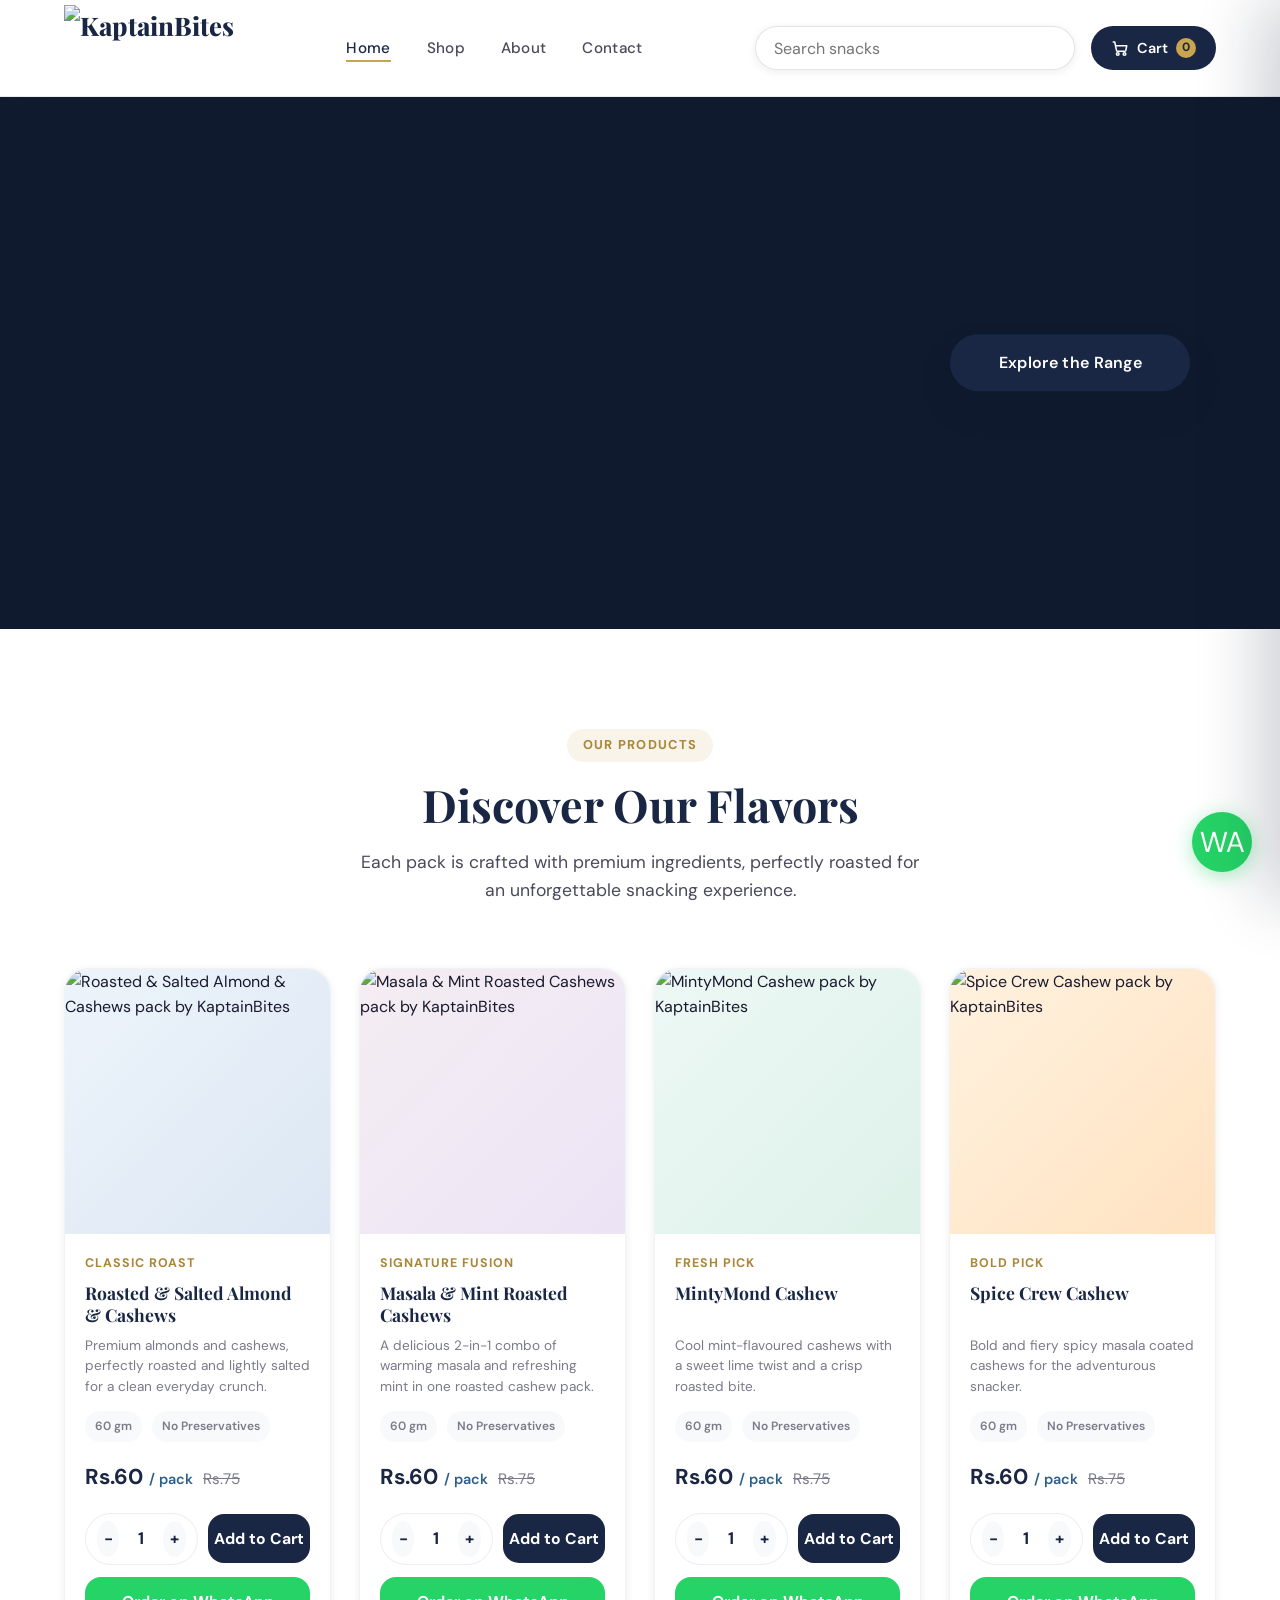
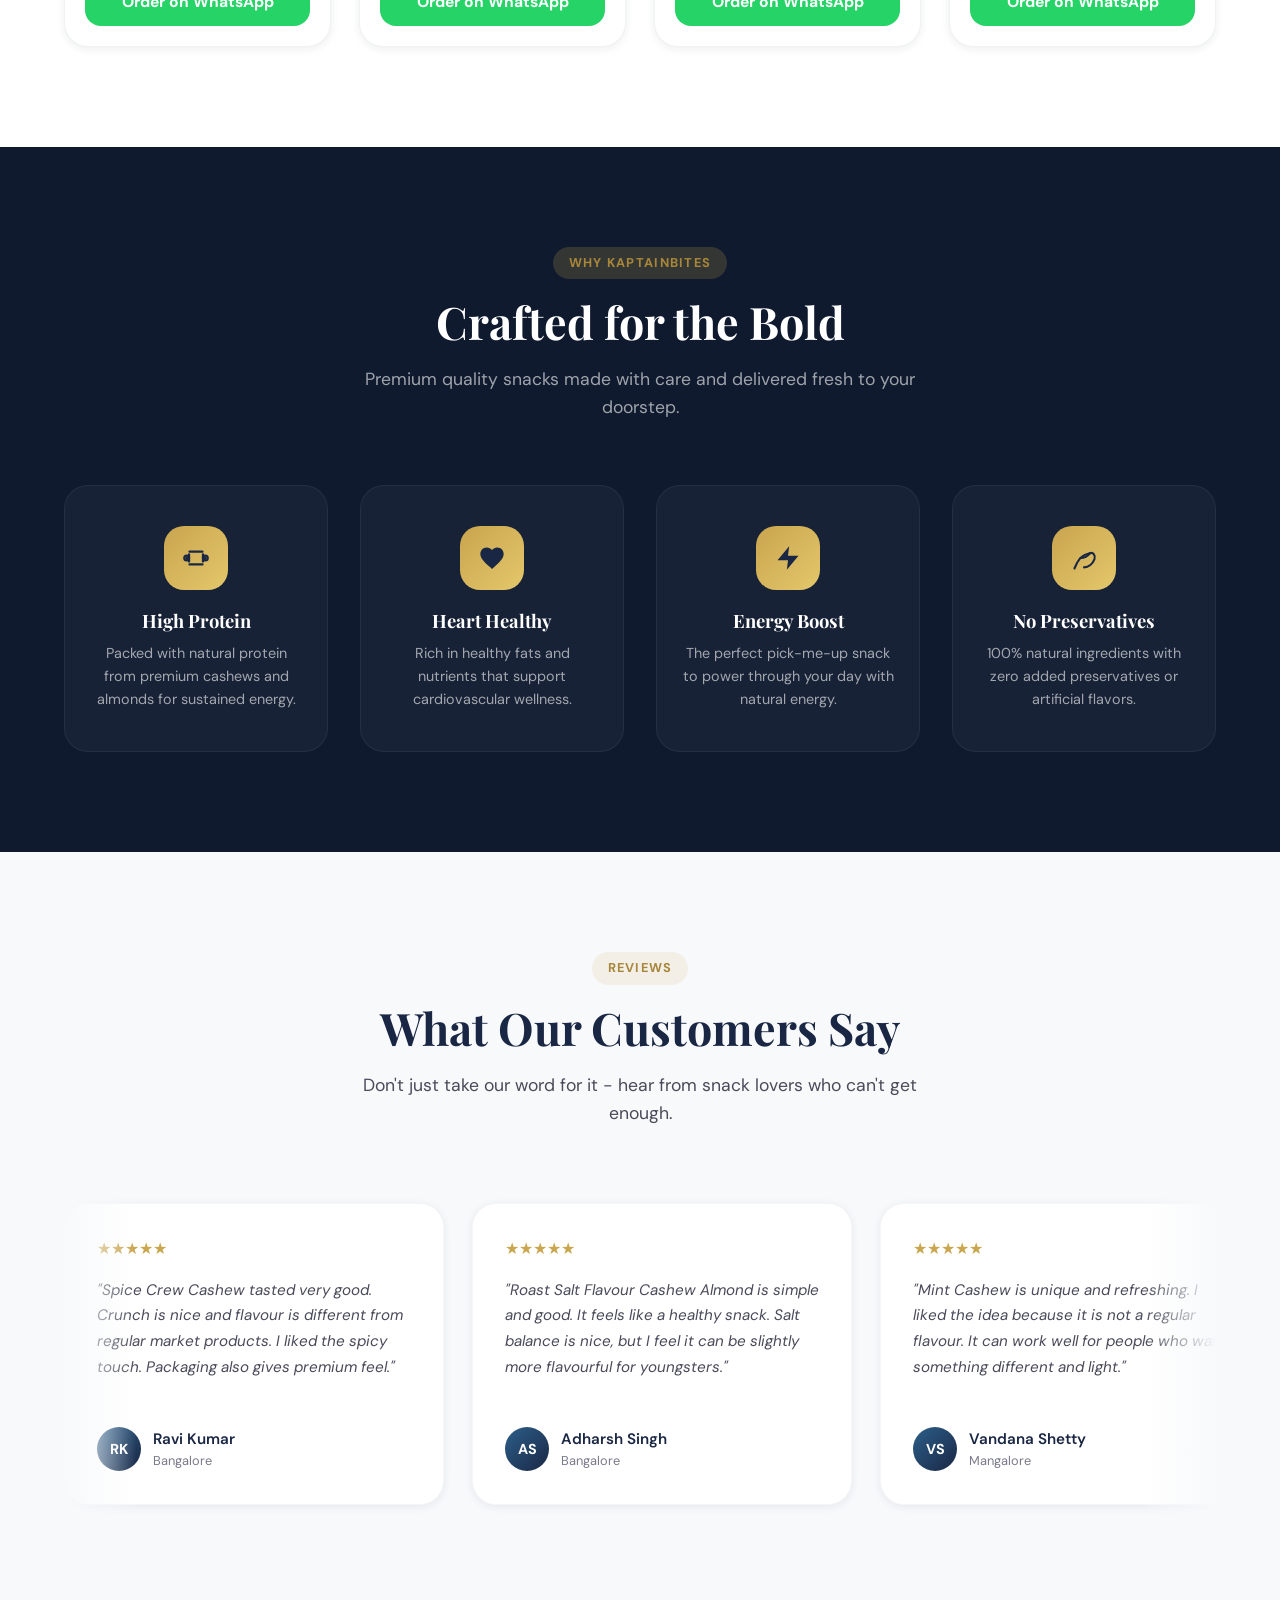
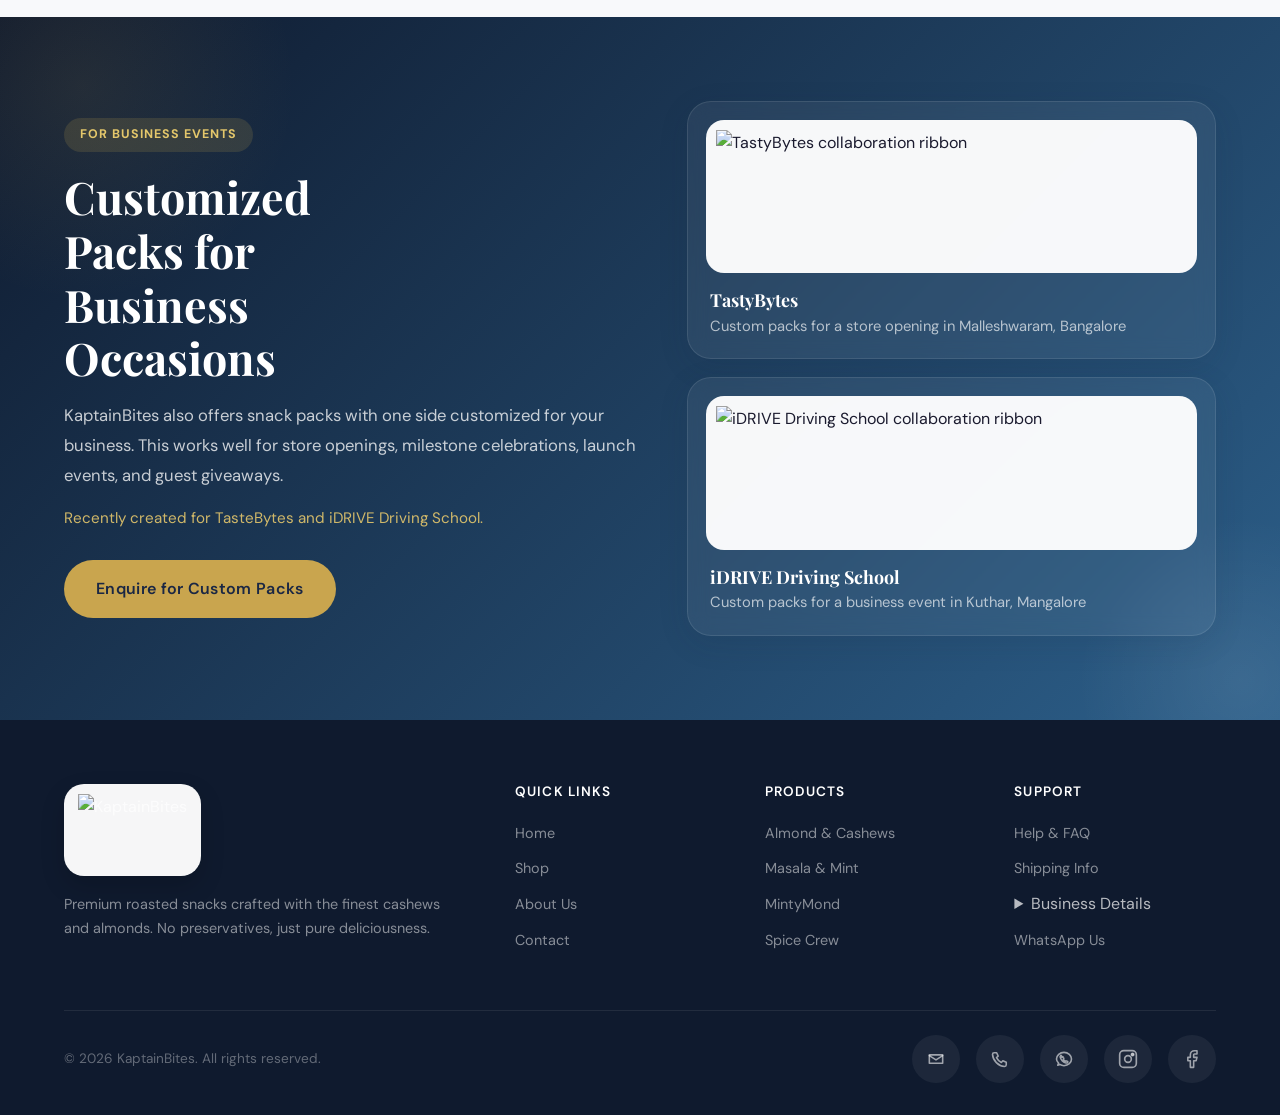
==== commit ac300356: "Update index.html" ====
--- a/index.html
+++ b/index.html
@@ -321,10 +321,10 @@
         <div class="business-service__showcase">
           <article class="business-service__card">
             <div class="business-service__card-media">
-              <img src="assets/images/collaboration/tastebytes-ribbon.jpg" alt="TasteBytes collaboration ribbon">
+              <img src="assets/images/collaboration/tastebytes-ribbon.jpg" alt="TastyBytes collaboration ribbon">
             </div>
             <div class="business-service__card-copy">
-              <h3>TasteBytes</h3>
+              <h3>TastyBytes</h3>
               <p>Custom packs for a store opening in Malleshwaram, Bangalore</p>
             </div>
           </article>
--- a/assets/css/styles.css
+++ b/assets/css/styles.css
@@ -563,7 +563,7 @@
   .mobile-search-sheet__inner {
     display: flex;
     flex-direction: column;
-    min-height: min(68svh,520px);
+    height: 100%;
   }
   .mobile-menu-sheet__handle,
   .mobile-search-sheet__handle {
@@ -697,12 +697,12 @@
   .product-card__quick { min-height: 40px; font-size: 0.82rem; padding: 8px 10px; border-radius: 12px; }
 
   /* ── Features: 2×2 premium tile grid ── */
-  .features-grid { grid-template-columns: 1fr 1fr; gap: 12px; align-items: start; }
-  .feature-card { display: flex; flex-direction: column; align-items: flex-start; padding: 20px 16px 18px; border-radius: 20px; text-align: left; }
-  .feature-icon { width: 44px; height: 44px; font-size: 0; border-radius: 12px; flex-shrink: 0; margin: 0 0 14px 0; display: flex; align-items: center; justify-content: center; }
+  .features-grid { grid-template-columns: 1fr 1fr; gap: 14px; align-items: start; }
+  .feature-card { display: flex; flex-direction: column; align-items: flex-start; padding: 22px 16px 20px; border-radius: 20px; text-align: left; gap: 10px; }
+  .feature-icon { width: 44px; height: 44px; font-size: 0; border-radius: 12px; flex-shrink: 0; margin: 0; display: flex; align-items: center; justify-content: center; }
   .feature-icon svg { width: 22px; height: 22px; color: var(--navy); flex-shrink: 0; }
-  .feature-card h3 { font-size: 0.9rem; font-weight: 700; margin-bottom: 0; line-height: 1.25; color: var(--white); }
-  .feature-card p { display: none; }
+  .feature-card h3 { font-size: 0.88rem; font-weight: 700; margin-bottom: 0; line-height: 1.25; color: var(--white); }
+  .feature-card p { display: block; font-size: 0.74rem; color: rgba(255,255,255,0.5); line-height: 1.45; margin: 0; }
 
   /* Values / About */
   .values-grid { grid-template-columns: 1fr; gap: 14px; margin-top: 40px; }
@@ -772,6 +772,7 @@
   .product-main { padding-top: 112px; padding-bottom: 56px; }
   .product-detail-card { padding: 20px; gap: 20px; border-radius: 22px; }
   .product-detail__media { max-width: 380px; margin: 0 auto; }
+  .product-detail__media img { object-fit: contain; padding: 8px; }
   .product-detail__content h1 { font-size: 2rem; }
   .product-detail__order { max-width: 100%; }
   .quantity-control--detail { width: 100%; min-width: 0; }
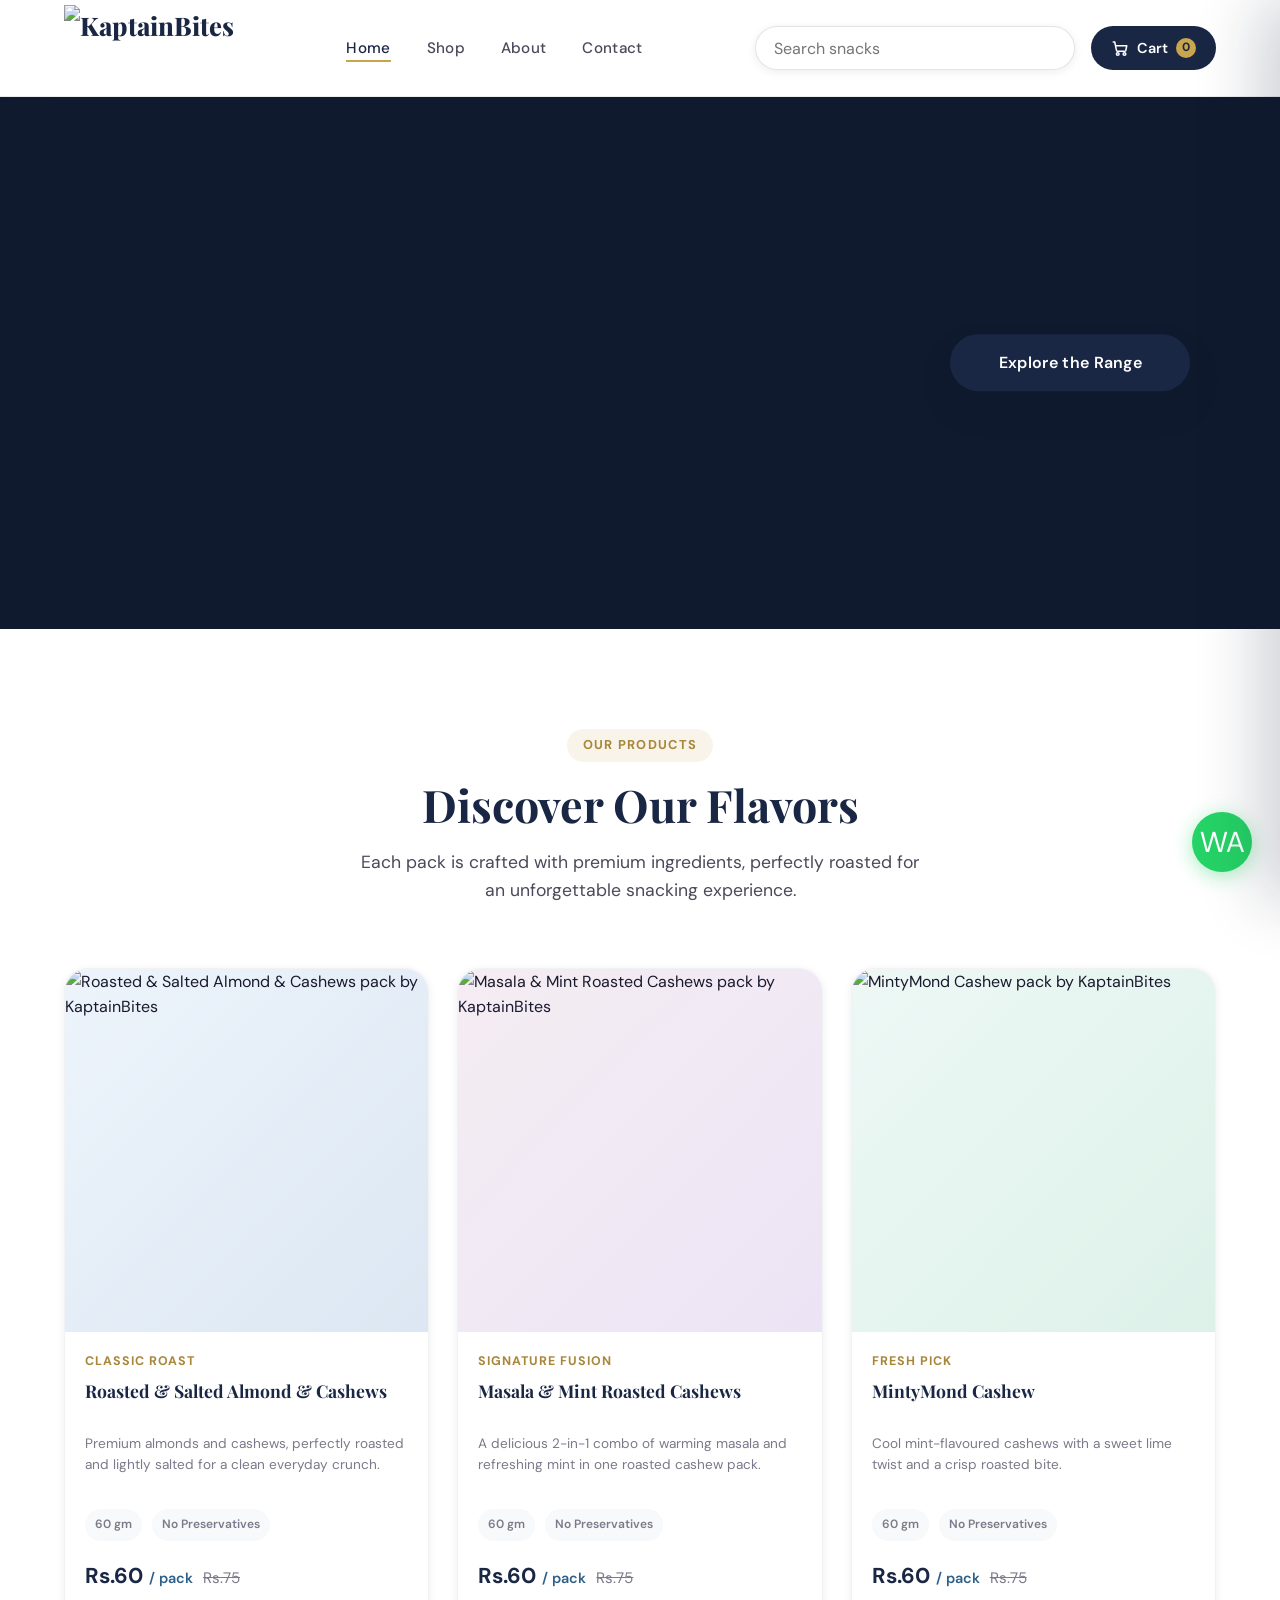
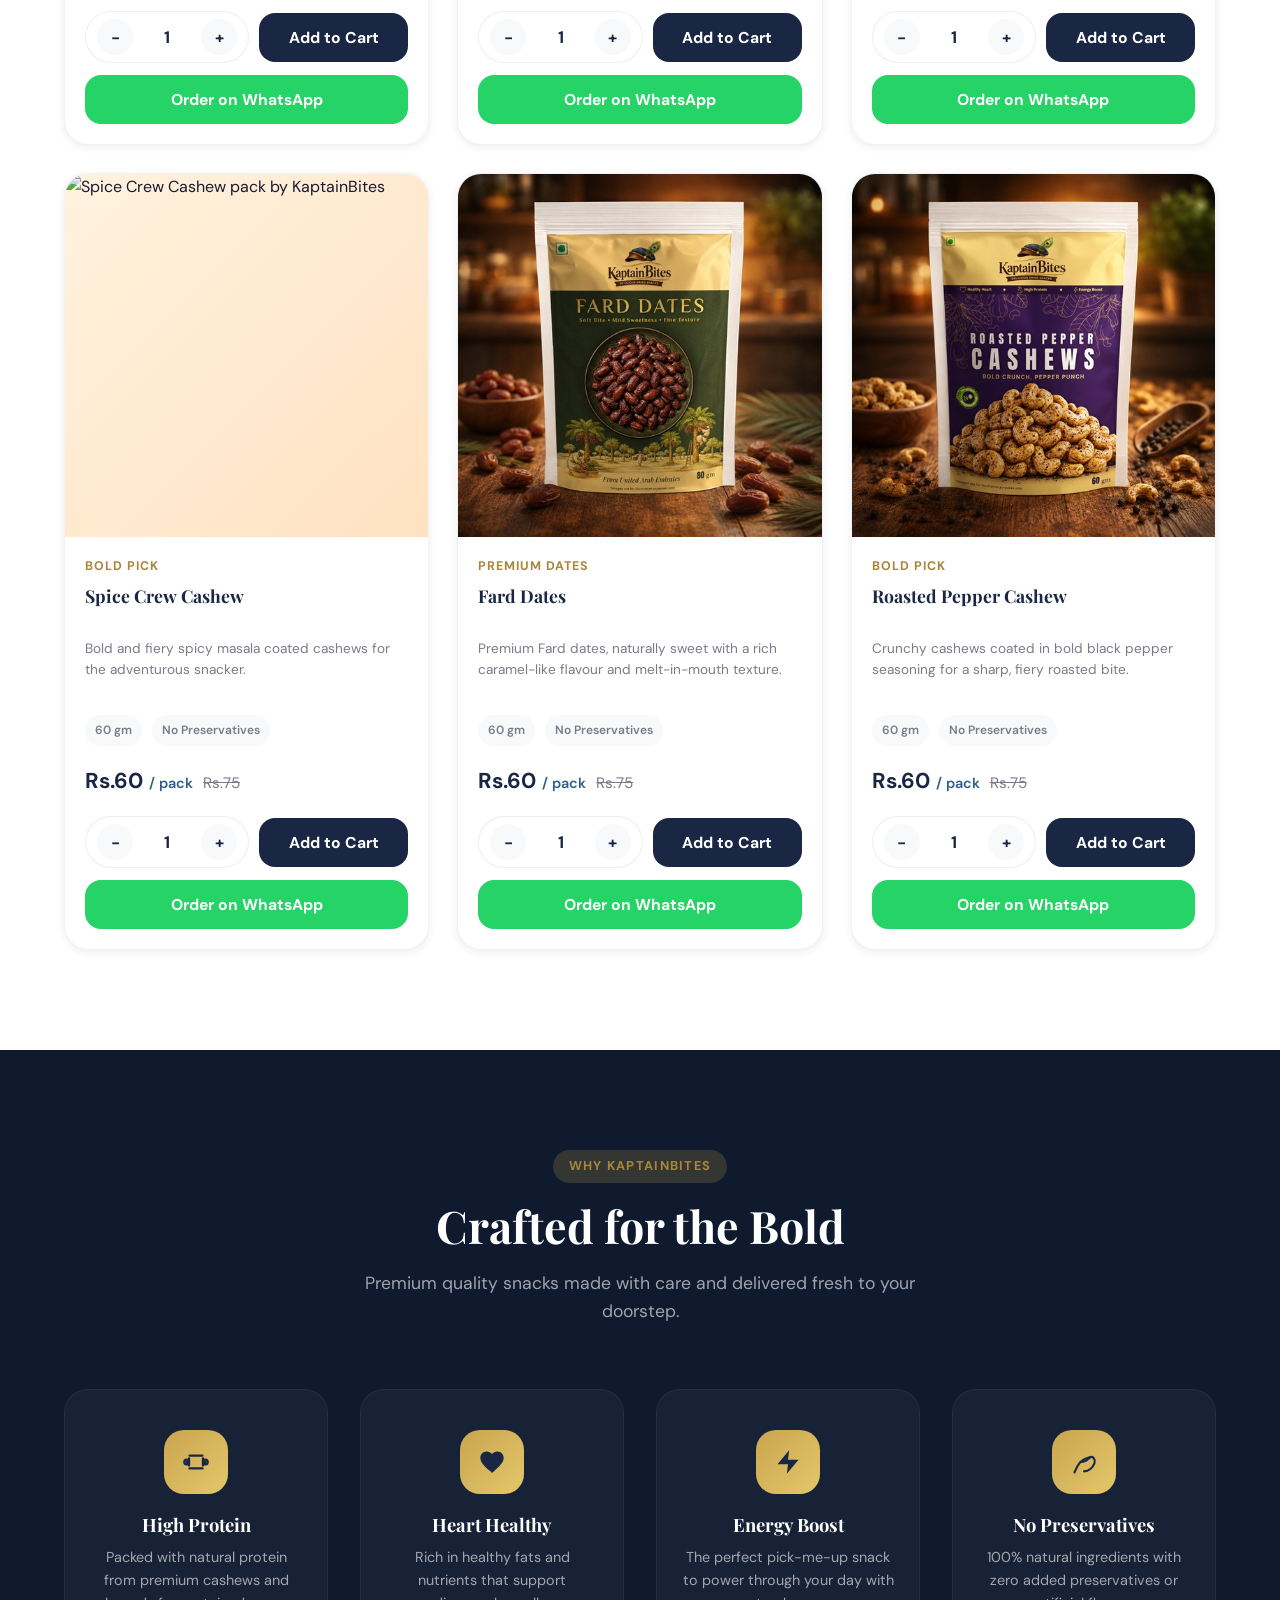
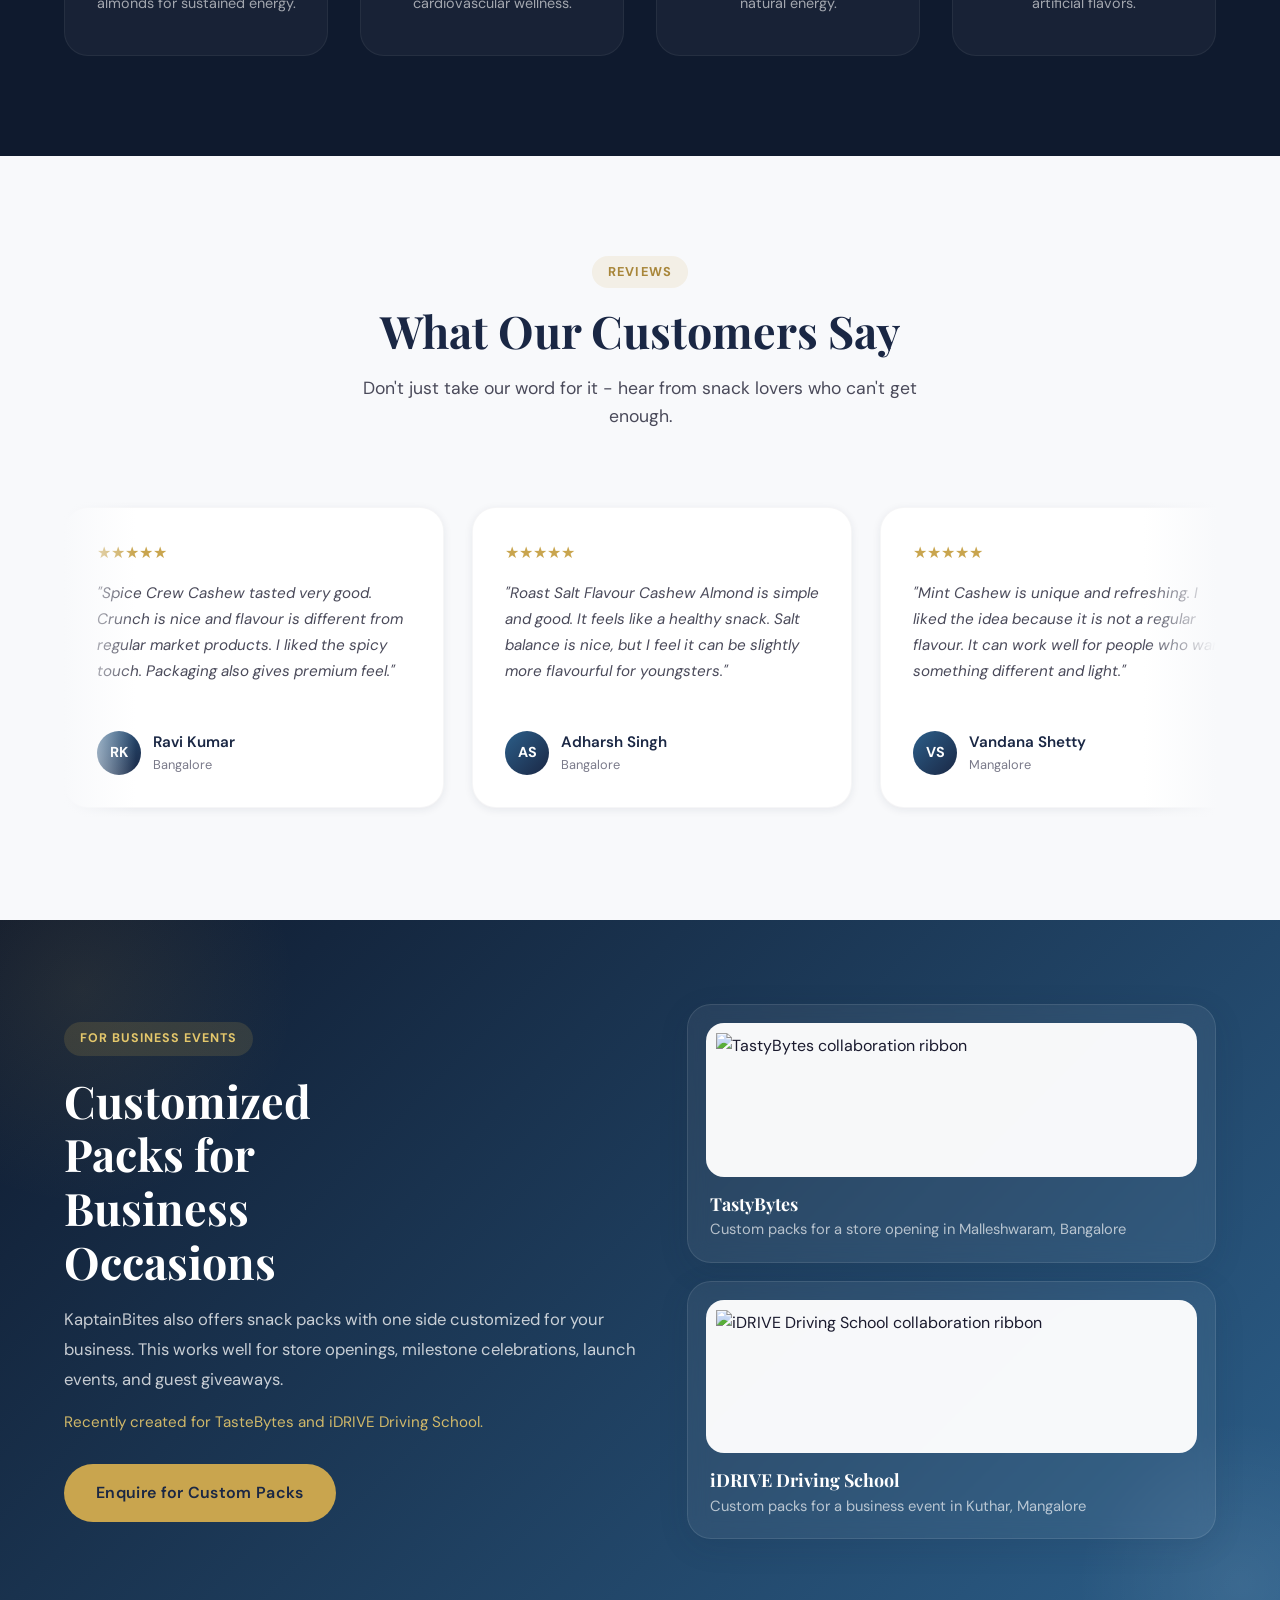
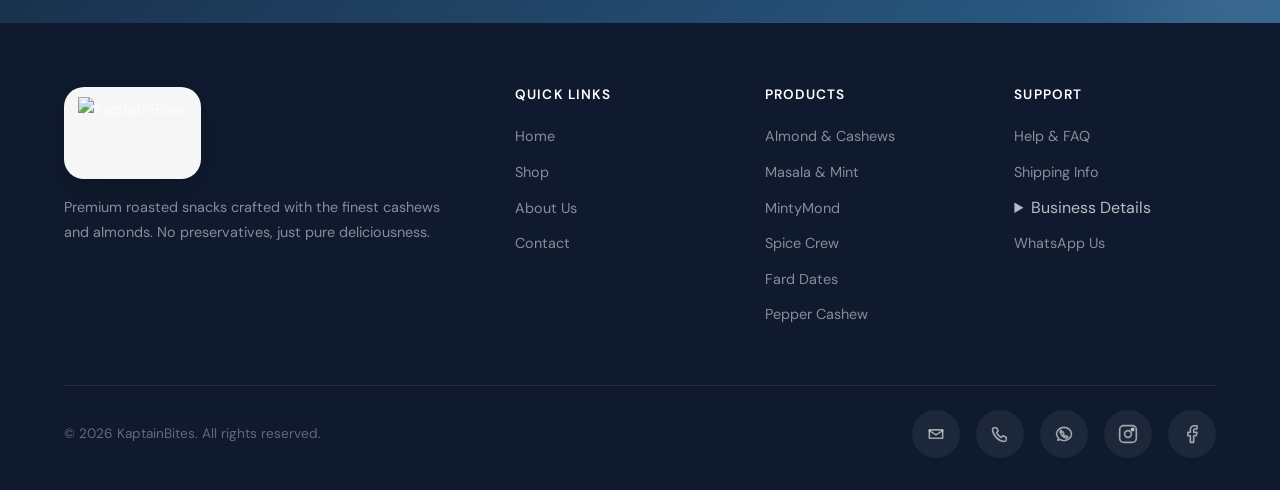
==== commit e8b636b3: "2 Product add" ====
--- a/index.html
+++ b/index.html
@@ -96,7 +96,7 @@
         <h2>Discover Our Flavors</h2>
         <p>Each pack is crafted with premium ingredients, perfectly roasted for an unforgettable snacking experience.</p>
       </div>
-      <div class="products-grid" data-featured-grid data-limit="4"></div>
+      <div class="products-grid" data-featured-grid data-limit="6"></div>
     </div>
   </section>
 
@@ -367,6 +367,8 @@
             <li><a href="products/masala-mint-roast.html">Masala &amp; Mint</a></li>
             <li><a href="products/mint-mond-cashew.html">MintyMond</a></li>
             <li><a href="products/spice-crew-cashew.html">Spice Crew</a></li>
+            <li><a href="products/fard-dates.html">Fard Dates</a></li>
+            <li><a href="products/roasted-pepper-cashew.html">Pepper Cashew</a></li>
           </ul>
         </div>
         <div>
--- a/assets/css/styles.css
+++ b/assets/css/styles.css
@@ -119,7 +119,7 @@
 /* ==============================
    PRODUCTS
    ============================== */
-.products-grid { display: grid; grid-template-columns: repeat(4,1fr); gap: 28px; align-items: stretch; }
+.products-grid { display: grid; grid-template-columns: repeat(3,1fr); gap: 28px; align-items: stretch; }
 .product-card { background: var(--white); border-radius: var(--radius-lg); overflow: hidden; box-shadow: var(--shadow-sm); transition: var(--transition); border: 1px solid rgba(26,39,68,0.06); position: relative; display: flex; flex-direction: column; height: 100%; }
 .product-card:hover { transform: translateY(-8px); box-shadow: var(--shadow-lg); border-color: rgba(201,165,78,0.2); }
 .product-img-wrap { position: relative; overflow: hidden; background: linear-gradient(135deg,var(--off-white),var(--blue-pale)); aspect-ratio: 1; display: flex; align-items: center; justify-content: center; padding: 0; }
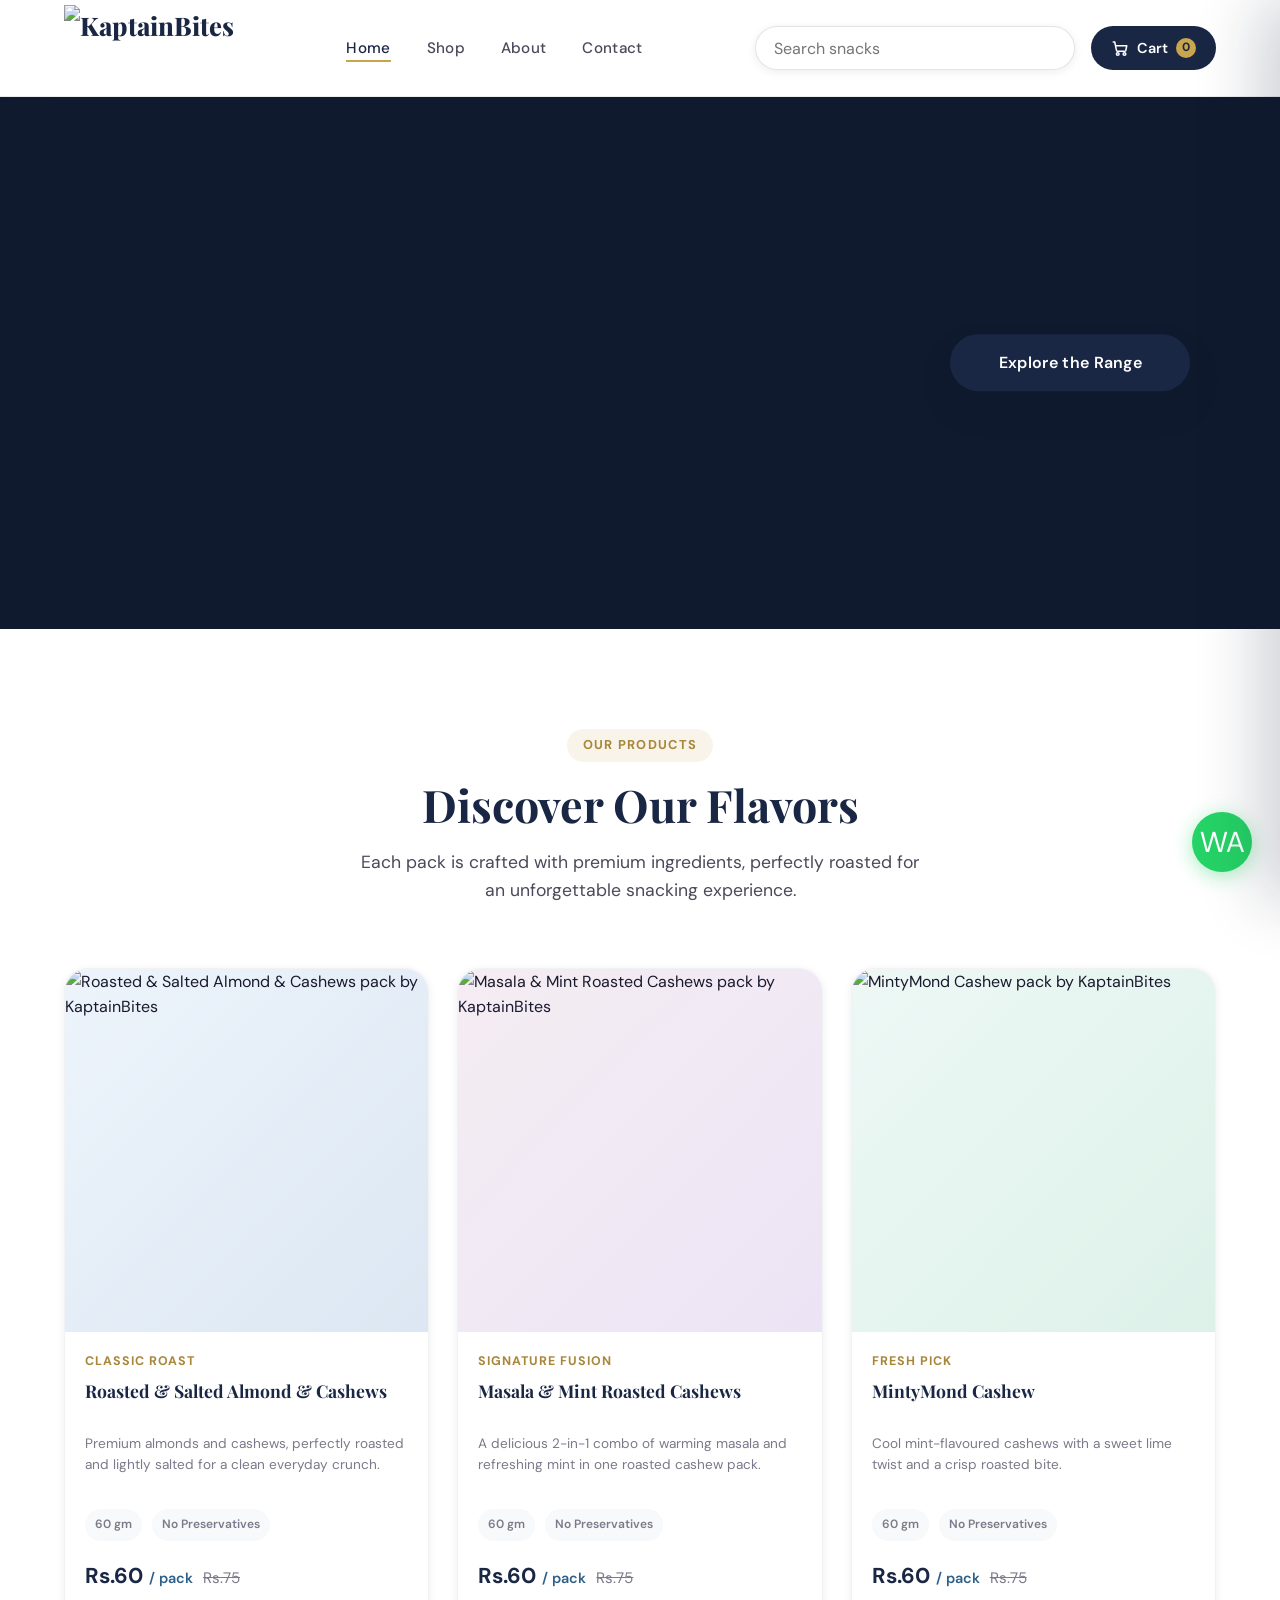
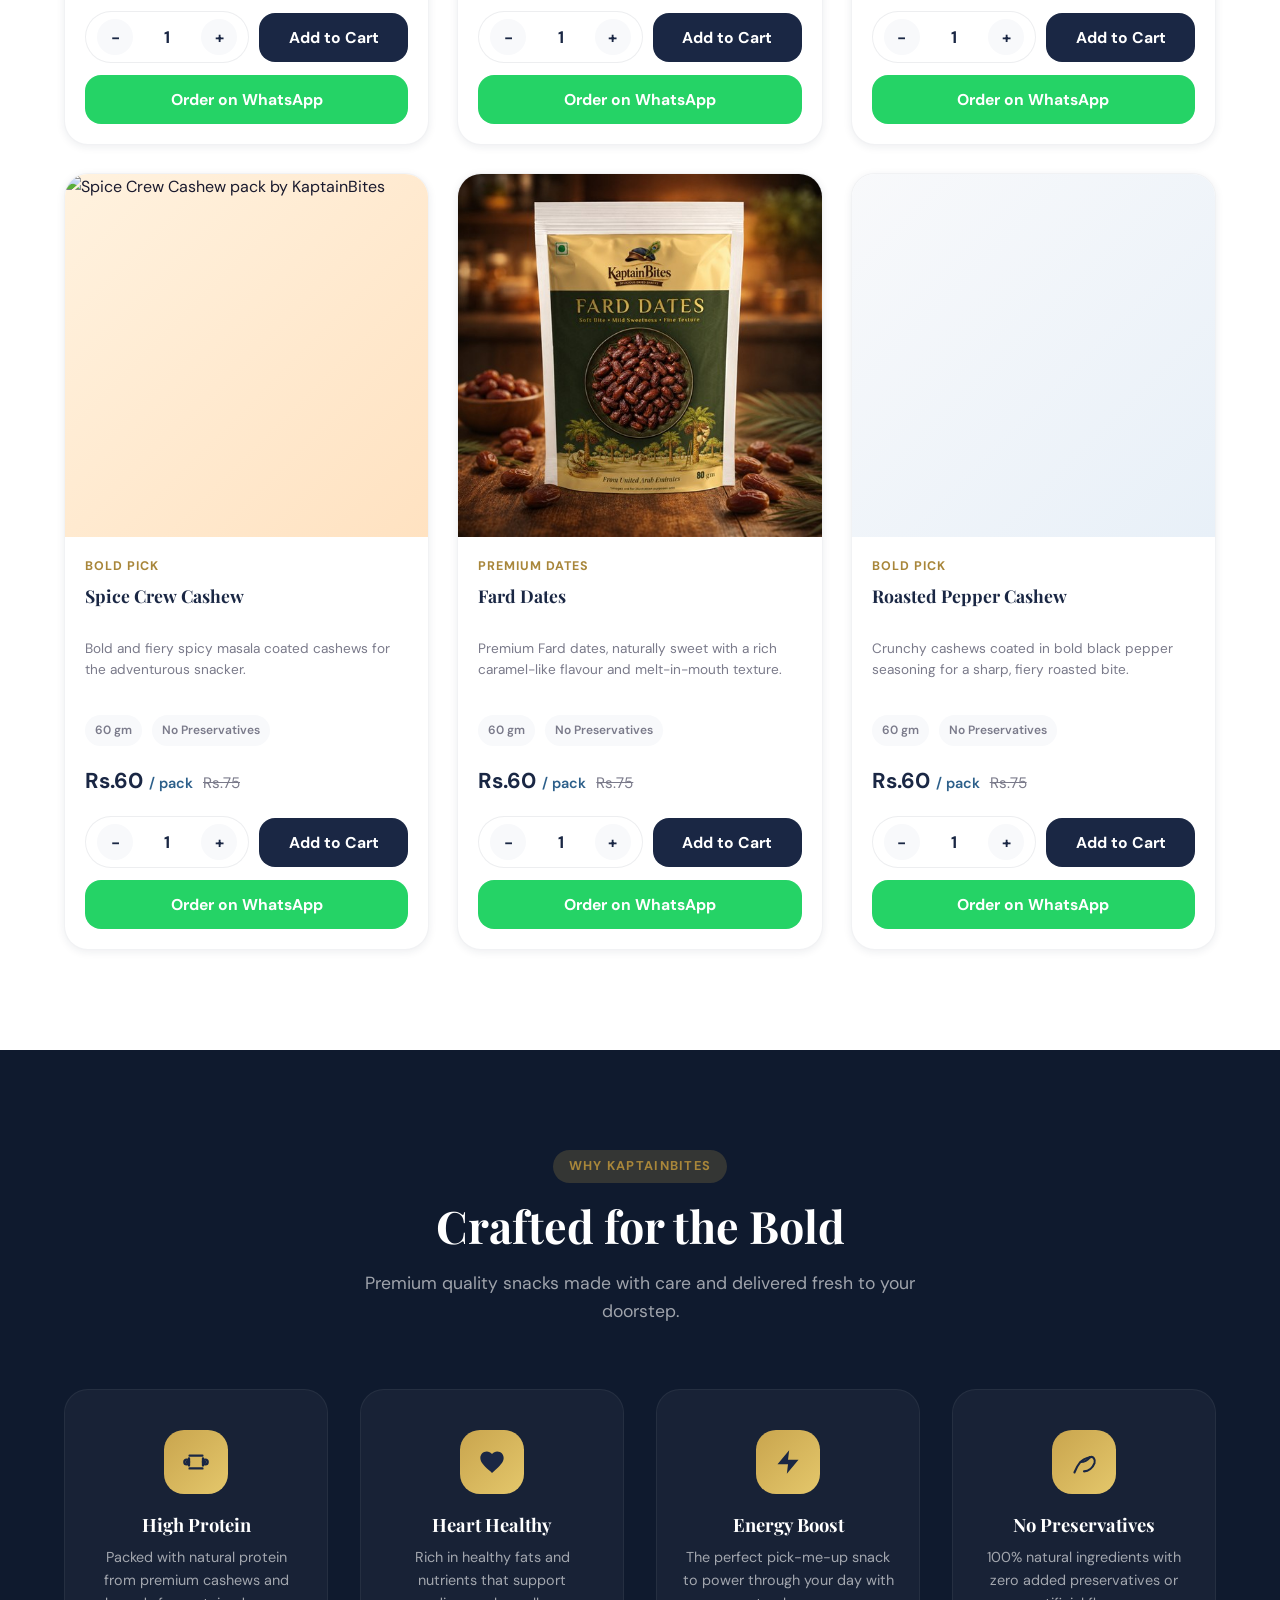
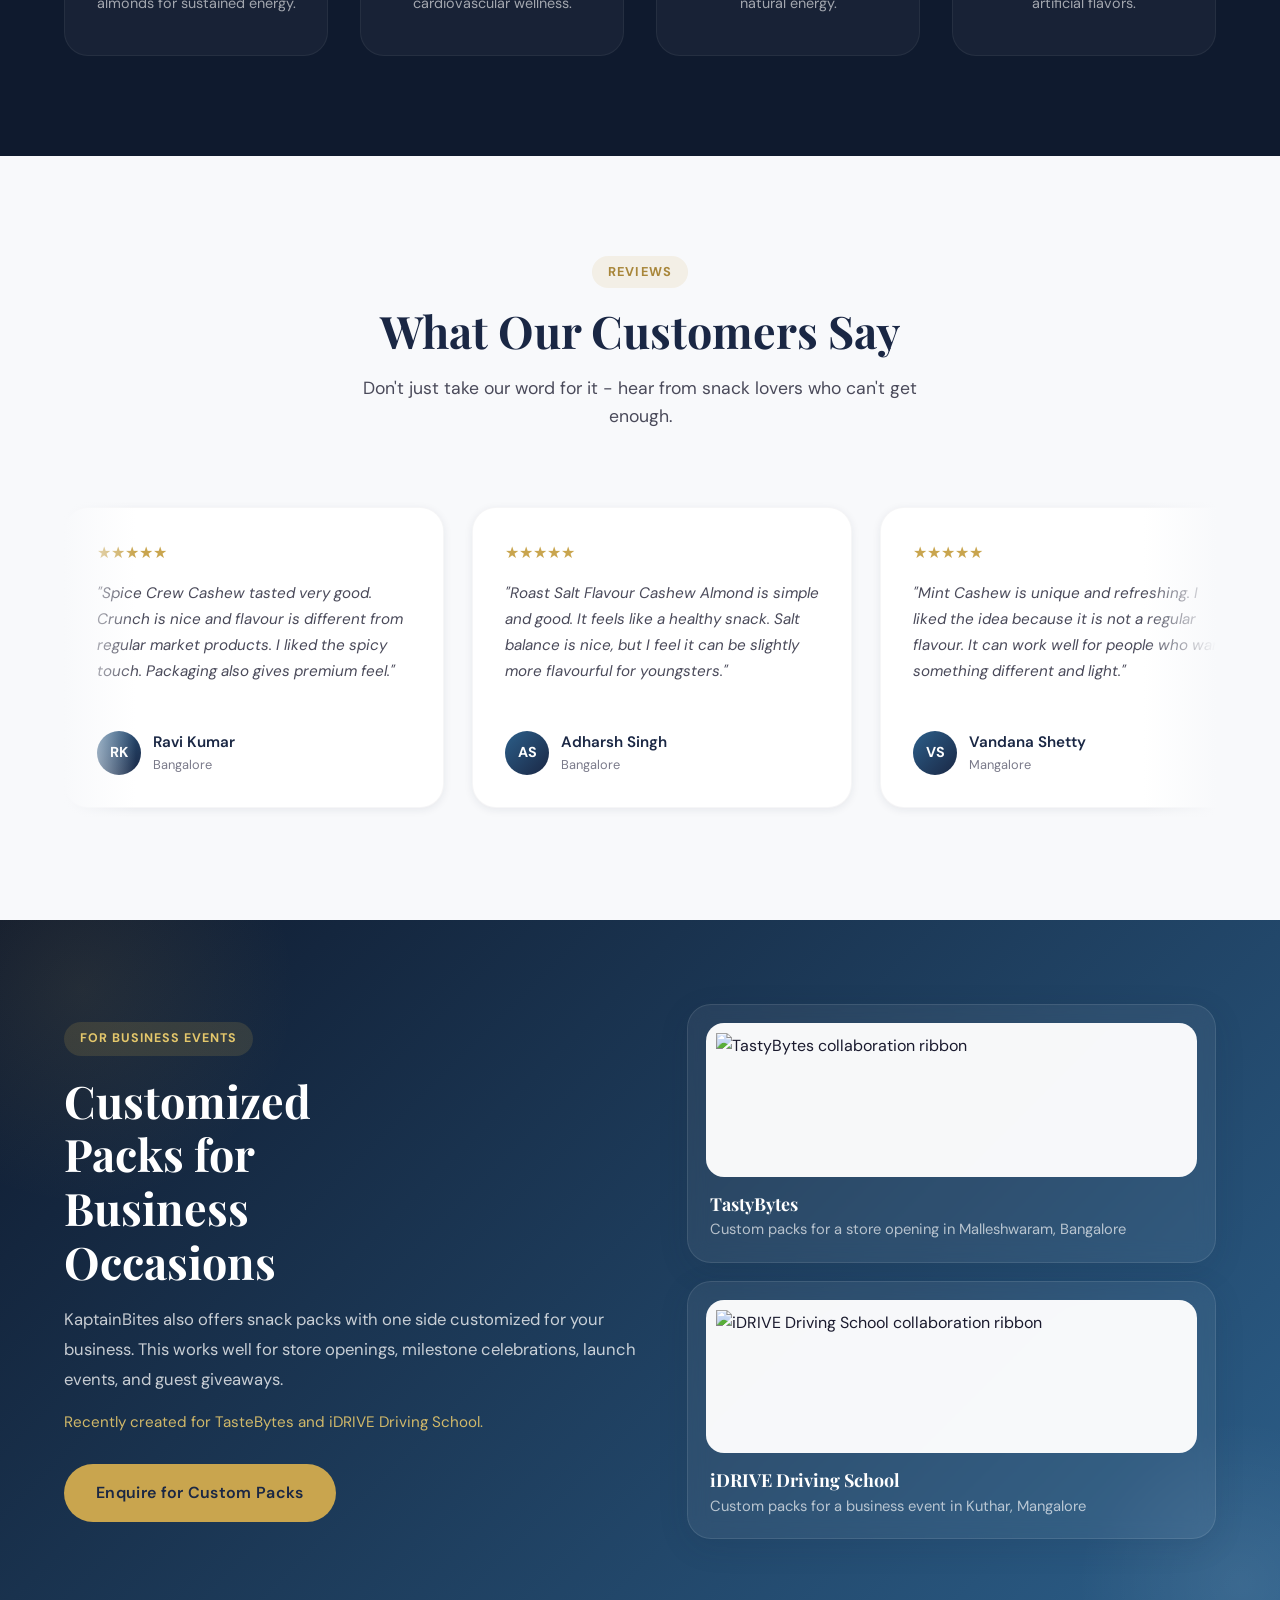
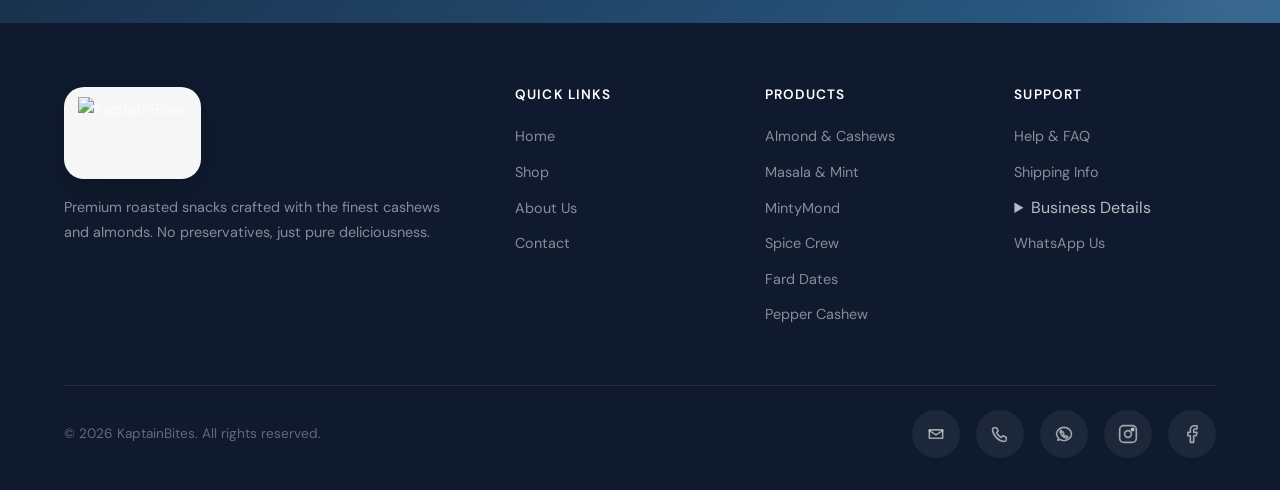
==== commit b4edf74f: "Merge branch 'main' of https://github.com/Kaptainbites/Kaptain-Bites-Web_v2" ====
--- a/index.html
+++ b/index.html
@@ -380,7 +380,7 @@
               <details class="footer-details">
                 <summary>Business Details</summary>
                 <div class="footer-details__body">
-                  <span><strong>FSSAI:</strong> 21225180000510</span>
+                  <span><strong>FSSAI:</strong> 21226180000496</span>
                   <span><strong>GST:</strong> 29ARTPV9563D1ZS</span>
                 </div>
               </details>
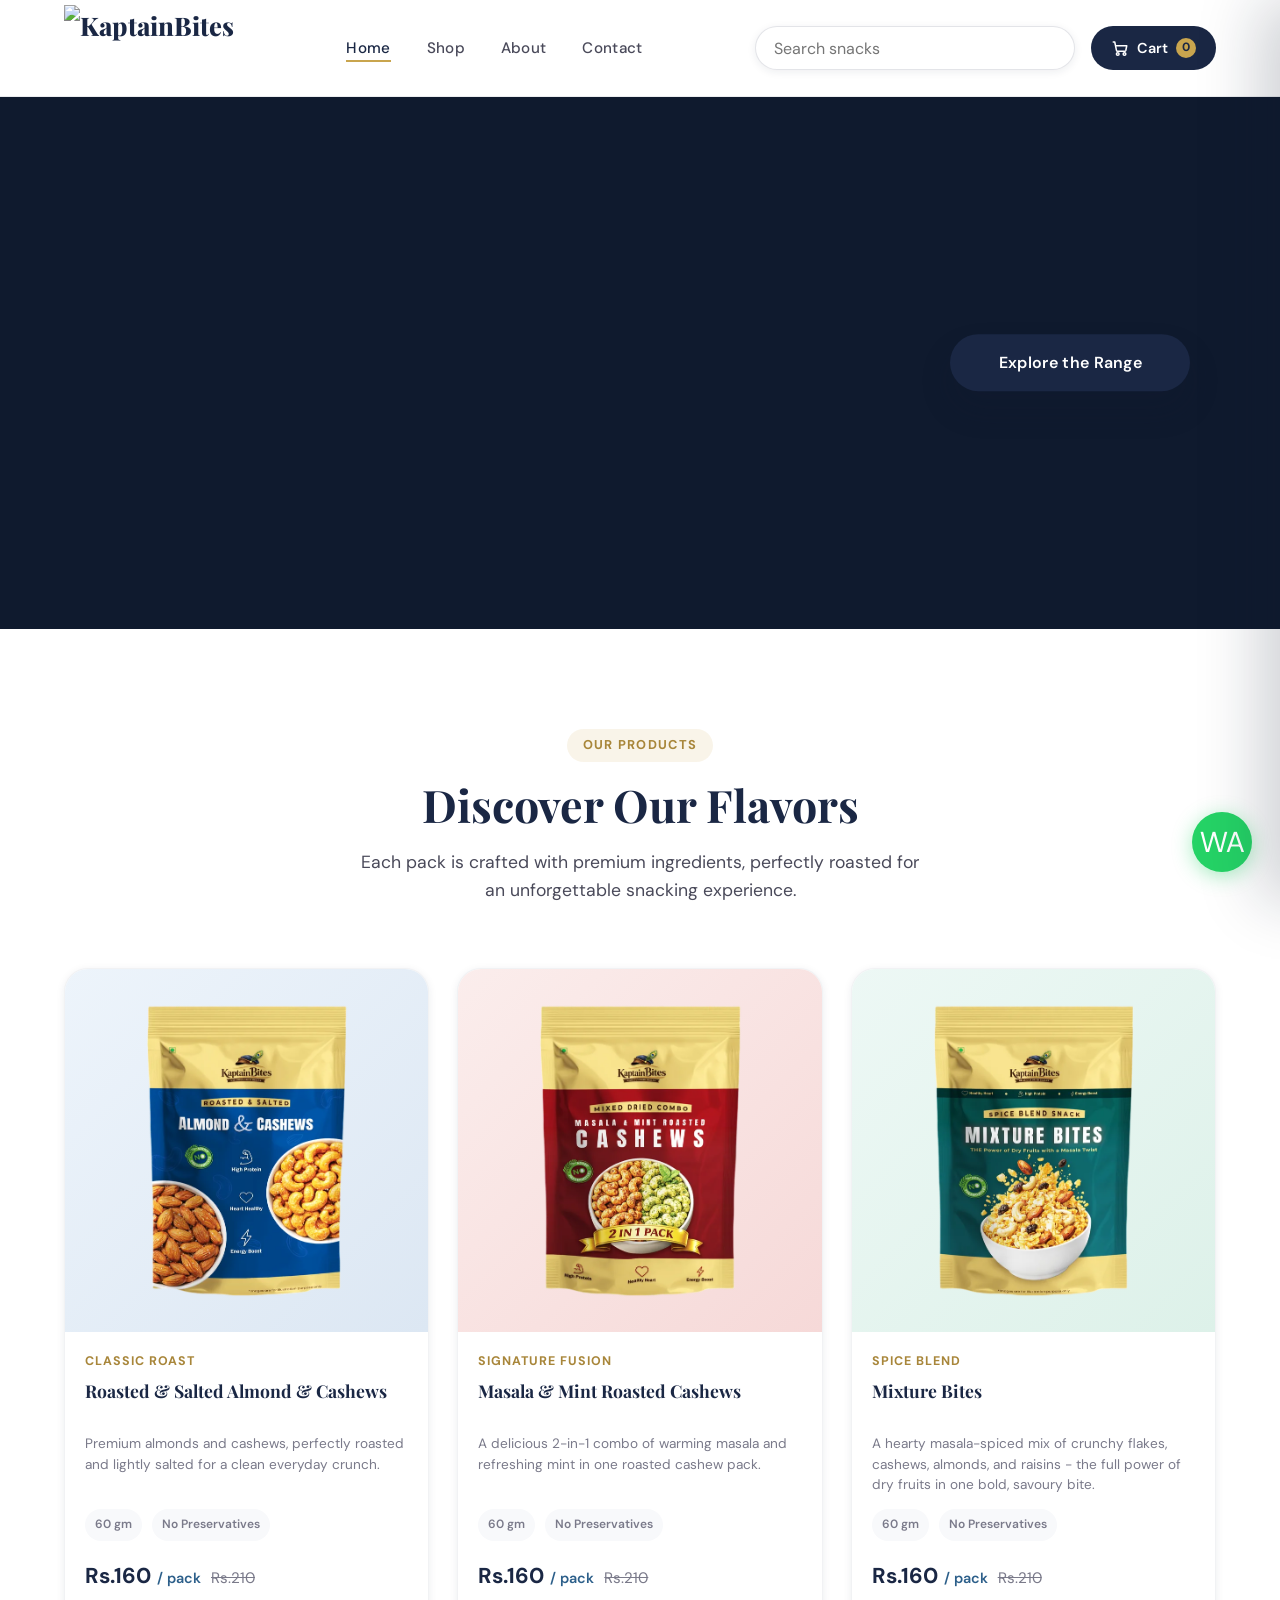
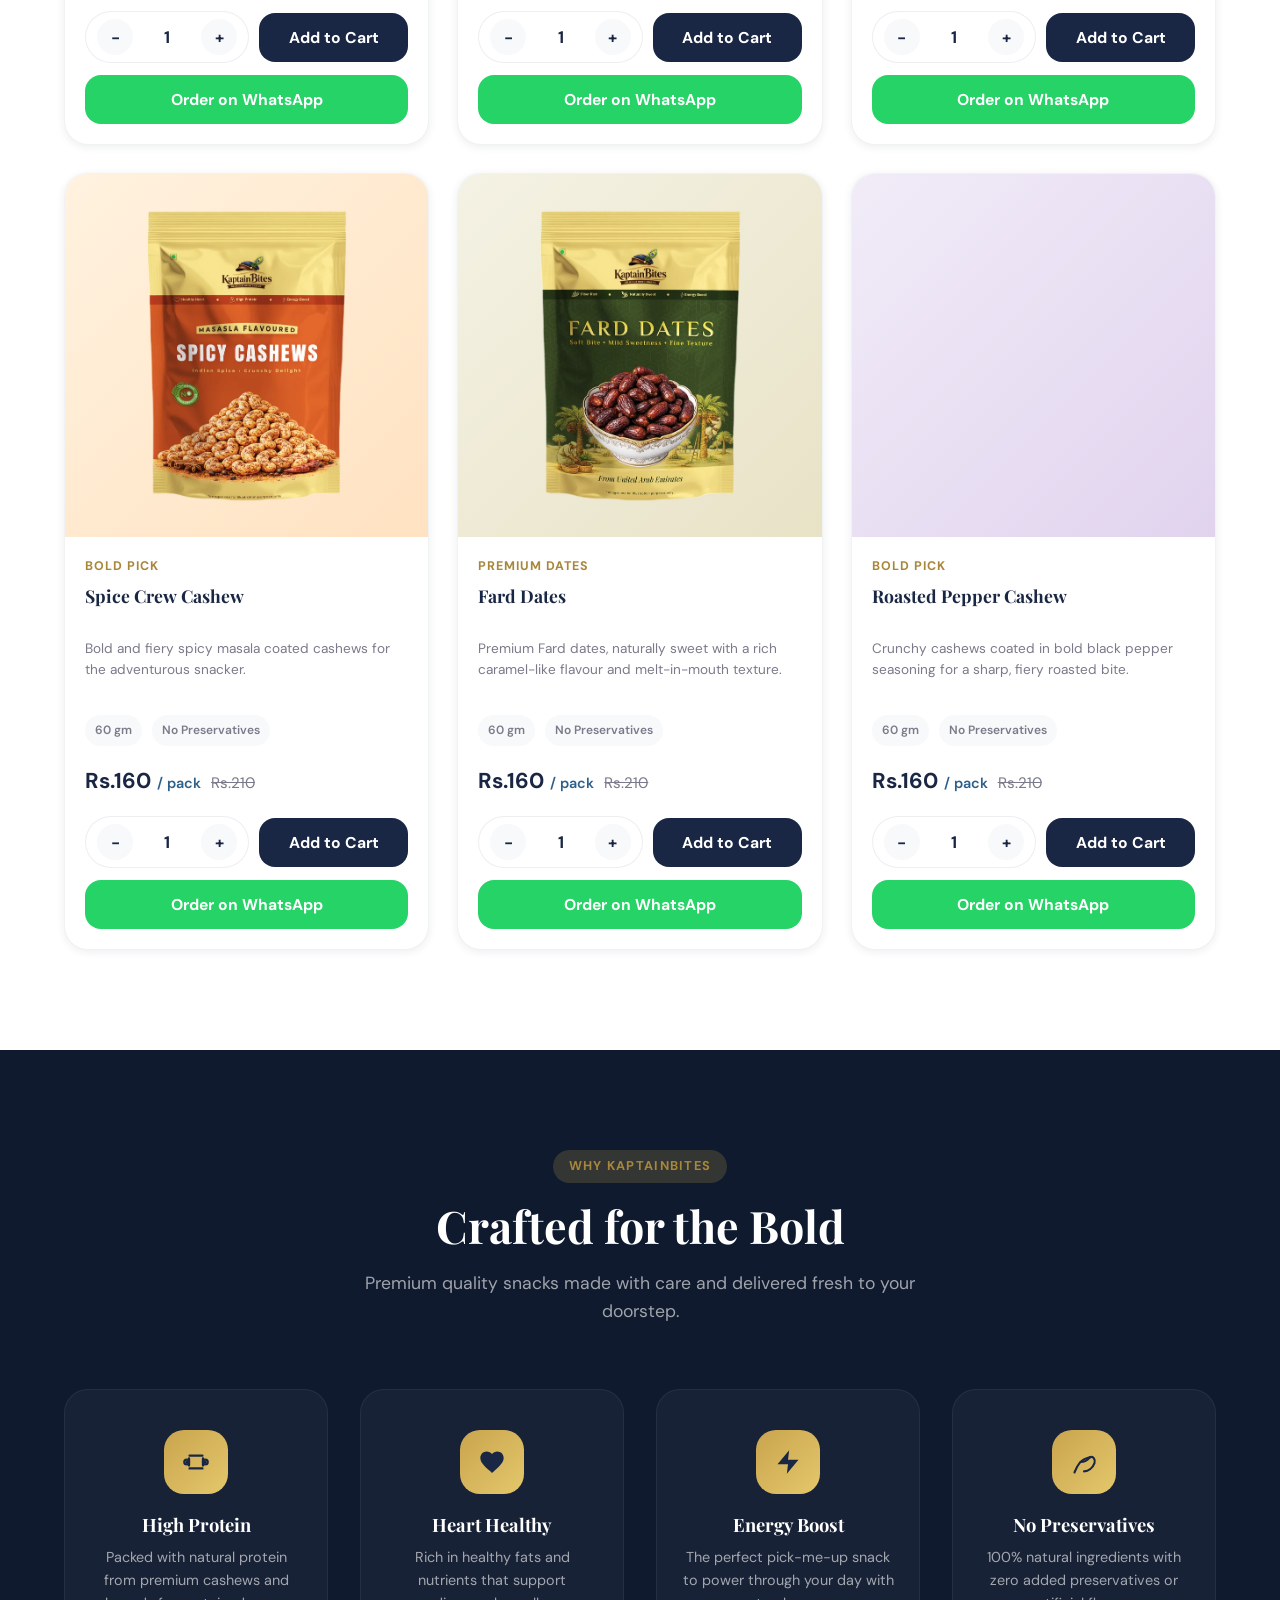
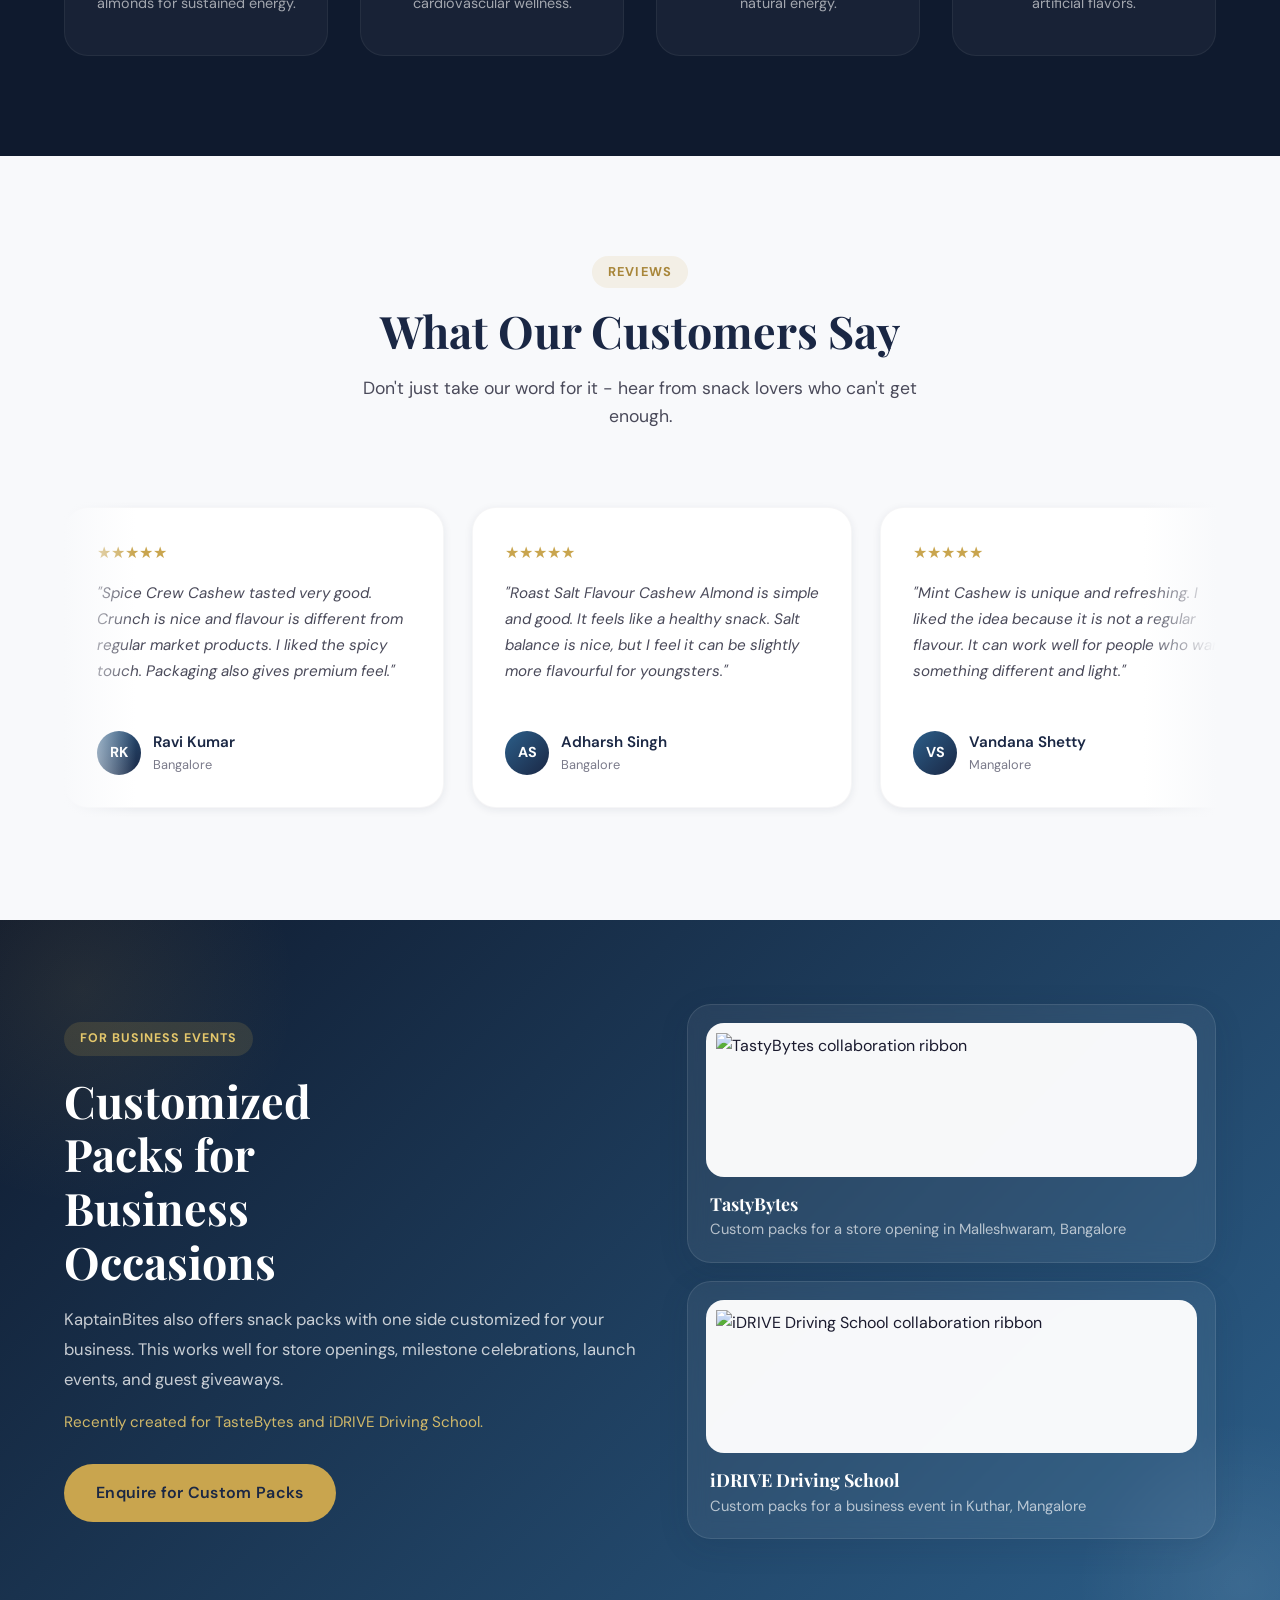
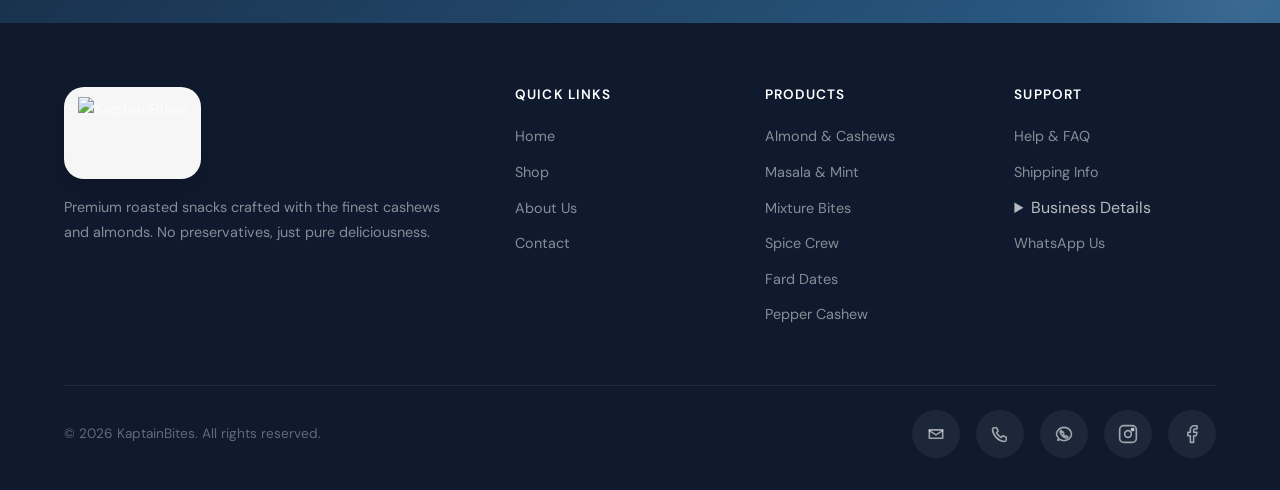
==== commit 92599a47: "Update pricing, swap product photography, replace MintyMond with Mixture Bites - Bump all product pr" ====
--- a/index.html
+++ b/index.html
@@ -365,7 +365,7 @@
           <ul>
             <li><a href="products/roasted-salted-almond-cashew.html">Almond &amp; Cashews</a></li>
             <li><a href="products/masala-mint-roast.html">Masala &amp; Mint</a></li>
-            <li><a href="products/mint-mond-cashew.html">MintyMond</a></li>
+            <li><a href="products/mixture-bites.html">Mixture Bites</a></li>
             <li><a href="products/spice-crew-cashew.html">Spice Crew</a></li>
             <li><a href="products/fard-dates.html">Fard Dates</a></li>
             <li><a href="products/roasted-pepper-cashew.html">Pepper Cashew</a></li>
--- a/assets/css/styles.css
+++ b/assets/css/styles.css
@@ -122,12 +122,14 @@
 .products-grid { display: grid; grid-template-columns: repeat(3,1fr); gap: 28px; align-items: stretch; }
 .product-card { background: var(--white); border-radius: var(--radius-lg); overflow: hidden; box-shadow: var(--shadow-sm); transition: var(--transition); border: 1px solid rgba(26,39,68,0.06); position: relative; display: flex; flex-direction: column; height: 100%; }
 .product-card:hover { transform: translateY(-8px); box-shadow: var(--shadow-lg); border-color: rgba(201,165,78,0.2); }
-.product-img-wrap { position: relative; overflow: hidden; background: linear-gradient(135deg,var(--off-white),var(--blue-pale)); aspect-ratio: 1; display: flex; align-items: center; justify-content: center; padding: 0; }
+.product-img-wrap { position: relative; overflow: hidden; background: linear-gradient(135deg,var(--off-white),var(--blue-pale)); aspect-ratio: 1; display: flex; align-items: center; justify-content: center; padding: 28px; }
 .product-card--classic .product-img-wrap { background: linear-gradient(135deg,#edf4fb,#dce7f3); }
-.product-card--fusion .product-img-wrap { background: linear-gradient(135deg,#f5edf2,#ece4f5); }
+.product-card--fusion .product-img-wrap { background: linear-gradient(135deg,#fbedec,#f6d9d8); }
 .product-card--mint .product-img-wrap { background: linear-gradient(135deg,#edf8f5,#ddf1e9); }
 .product-card--spice .product-img-wrap { background: linear-gradient(135deg,#fff2df,#ffe2c1); }
-.product-img-wrap img { width: 100%; height: 100%; object-fit: cover; transition: var(--transition); }
+.product-card--dates .product-img-wrap { background: linear-gradient(135deg,#f4f2e4,#e8e2c6); }
+.product-card--pepper .product-img-wrap { background: linear-gradient(135deg,#f1ecf8,#e1d3ee); }
+.product-img-wrap img { width: 100%; height: 100%; object-fit: contain; transition: var(--transition); }
 .product-card:hover .product-img-wrap img { transform: scale(1.08); }
 .product-badge { position: absolute; top: 12px; left: 12px; background: var(--green-veg); color: var(--white); padding: 4px 10px; border-radius: 50px; font-size: 0.7rem; font-weight: 700; text-transform: uppercase; letter-spacing: 0.05em; }
 .product-badge.bestseller { background: var(--gold); color: var(--navy); }
@@ -284,7 +286,7 @@
    ============================== */
 .cart-overlay { position: fixed; inset: 0; background: rgba(15,26,46,0.5); backdrop-filter: blur(4px); z-index: 2000; opacity: 0; visibility: hidden; transition: var(--transition); }
 .cart-overlay.open { opacity: 1; visibility: visible; }
-.cart-sidebar { position: fixed; top: 0; right: 0; width: 420px; max-width: 90vw; height: 100vh; background: var(--white); z-index: 2001; transform: translateX(100%); transition: var(--transition); display: flex; flex-direction: column; box-shadow: -20px 0 60px rgba(15,26,46,0.2); }
+.cart-sidebar { position: fixed; top: 0; right: 0; width: 420px; max-width: 90vw; height: 100vh; height: 100dvh; background: var(--white); z-index: 2001; transform: translateX(100%); transition: var(--transition); display: flex; flex-direction: column; box-shadow: -20px 0 60px rgba(15,26,46,0.2); }
 .cart-sidebar.open { transform: translateX(0); }
 .cart-header { display: flex; align-items: center; justify-content: space-between; padding: 24px; border-bottom: 1px solid rgba(26,39,68,0.08); }
 .cart-header__meta { display: flex; align-items: baseline; gap: 12px; flex-wrap: wrap; }
@@ -426,32 +428,33 @@
 /* ==============================
    PRODUCT DETAIL
    ============================== */
-.product-main { padding-top: 140px; padding-bottom: 84px; background: linear-gradient(180deg,var(--white) 0%,var(--blue-pale) 100%); }
+.product-main { padding-top: 112px; padding-bottom: 84px; background: linear-gradient(180deg,var(--white) 0%,var(--blue-pale) 100%); }
 .product-detail-shell { display: grid; gap: 24px; }
-.product-detail-card { display: grid; grid-template-columns: minmax(0,0.95fr) minmax(0,1.05fr); gap: 32px; padding: 28px; border-radius: var(--radius-xl); background: var(--white); border: 1px solid rgba(26,39,68,0.08); box-shadow: var(--shadow-md); }
-.product-detail__content:only-child { grid-column: 1 / -1; max-width: 560px; }
-.product-detail__media { display: flex; align-items: center; justify-content: center; aspect-ratio: 1/1; border-radius: var(--radius-lg); overflow: hidden; background: linear-gradient(135deg,var(--off-white),var(--blue-pale)); }
+.product-detail-card { display: grid; grid-template-columns: minmax(0,1fr) minmax(0,1.1fr); gap: 28px; padding: 28px; border-radius: var(--radius-xl); background: var(--white); border: 1px solid rgba(26,39,68,0.08); box-shadow: var(--shadow-md); align-items: start; }
+.product-detail__media { aspect-ratio: 1/1; border-radius: var(--radius-lg); overflow: hidden; background: linear-gradient(135deg,var(--off-white),var(--blue-pale)); padding: 36px; display: flex; align-items: center; justify-content: center; }
 .product-detail-card--classic .product-detail__media { background: linear-gradient(135deg,#edf4fb,#dce7f3); }
-.product-detail-card--fusion .product-detail__media { background: linear-gradient(135deg,#f5edf2,#ece4f5); }
+.product-detail-card--fusion .product-detail__media { background: linear-gradient(135deg,#fbedec,#f6d9d8); }
 .product-detail-card--mint .product-detail__media { background: linear-gradient(135deg,#edf8f5,#ddf1e9); }
 .product-detail-card--spice .product-detail__media { background: linear-gradient(135deg,#fff2df,#ffe2c1); }
-.product-detail__media img { width: 100%; height: 100%; object-fit: cover; }
-.product-detail__content { display: grid; align-content: start; gap: 14px; }
+.product-detail-card--dates .product-detail__media { background: linear-gradient(135deg,#f4f2e4,#e8e2c6); }
+.product-detail-card--pepper .product-detail__media { background: linear-gradient(135deg,#f1ecf8,#e1d3ee); }
+.product-detail__media img { display: block; width: 100%; height: 100%; object-fit: contain; }
+.product-detail__content { display: flex; flex-direction: column; gap: 14px; }
 .product-detail__line { margin: 0; font-size: 0.78rem; font-weight: 800; letter-spacing: 0.12em; text-transform: uppercase; color: var(--gold-dark); }
-.product-detail__content h1 { margin: 0; font-size: clamp(2.2rem,4vw,3.2rem); line-height: 1.02; color: var(--navy); }
+.product-detail__content h1 { margin: 0; font-size: clamp(1.8rem,2.6vw,2.6rem); line-height: 1.1; color: var(--navy); }
 .product-detail__meta { display: flex; gap: 10px; flex-wrap: wrap; }
 .product-detail__meta span { font-size: 0.78rem; font-weight: 700; color: var(--text-light); background: var(--off-white); padding: 8px 12px; border-radius: 999px; }
+.product-detail__description { margin: 0; font-size: 1.04rem; line-height: 1.75; color: var(--text-mid); order: 4; }
+.product-detail__notes { margin: 0; padding-left: 18px; display: grid; gap: 10px; color: var(--text-mid); line-height: 1.65; order: 5; }
+.product-detail__price-row { display: flex; flex-direction: column; gap: 12px; align-items: flex-start; order: 6; }
 .product-detail__price { display: flex; align-items: baseline; gap: 10px; flex-wrap: wrap; }
 .product-detail__price strong { font-size: 2rem; color: var(--navy); line-height: 1; }
 .product-detail__price span { font-size: 1rem; font-weight: 700; color: var(--blue); }
 .product-detail__price s { font-size: 1rem; color: var(--text-light); }
-.product-detail__description { margin: 0; font-size: 1.04rem; line-height: 1.75; color: var(--text-mid); }
-.product-detail__notes { margin: 0; padding-left: 18px; display: grid; gap: 10px; color: var(--text-mid); line-height: 1.65; }
-.product-detail__order { display: grid; gap: 14px; max-width: 560px; }
 .quantity-control--detail { width: max-content; min-width: 170px; justify-content: space-between; padding: 10px 12px; border-radius: 18px; background: var(--off-white); box-shadow: none; }
-.product-detail__order-actions { display: flex; gap: 12px; flex-wrap: wrap; }
+.product-detail__order-actions { display: flex; gap: 12px; flex-wrap: wrap; order: 7; }
 .product-detail__order-actions .btn-primary, .product-detail__order-actions .btn-secondary { flex: 1 1 220px; justify-content: center; }
-.product-detail__back { display: inline-flex; width: max-content; align-items: center; font-weight: 700; color: var(--blue); text-decoration: underline; text-underline-offset: 3px; }
+.product-detail__back { display: inline-flex; width: max-content; align-items: center; font-weight: 700; color: var(--blue); text-decoration: underline; text-underline-offset: 3px; order: 8; }
 .product-detail__back:hover { color: var(--navy); }
 .product-detail-section-header { text-align: left; margin-bottom: 24px; }
 .product-detail-section-header h2 { margin-bottom: 0; }
@@ -479,7 +482,7 @@
   .footer-grid { grid-template-columns: 1fr 1fr; gap: 32px; }
   .cart-page-grid { grid-template-columns: 1fr; }
   .cart-summary-panel { position: static; }
-  .product-detail-card { grid-template-columns: 1fr; }
+  .product-detail-card { gap: 20px; padding: 22px; }
   .related-products__grid { grid-template-columns: repeat(2,minmax(0,1fr)); }
   .hero-video-band__frame { aspect-ratio: 3/2; }
   .hero-video-band__actions { right: 32px; top: 52%; transform: translateY(-50%); }
@@ -769,16 +772,23 @@
   .cart-summary-panel { padding: 22px; }
 
   /* Product Detail */
-  .product-main { padding-top: 112px; padding-bottom: 56px; }
-  .product-detail-card { padding: 20px; gap: 20px; border-radius: 22px; }
-  .product-detail__media { max-width: 380px; margin: 0 auto; }
-  .product-detail__media img { object-fit: contain; padding: 8px; }
-  .product-detail__content h1 { font-size: 2rem; }
-  .product-detail__order { max-width: 100%; }
-  .quantity-control--detail { width: 100%; min-width: 0; }
-  .product-detail__order-actions { flex-direction: column; gap: 10px; }
+  .product-main { padding-top: 106px; padding-bottom: 56px; }
+  .product-detail-card { padding: 20px; gap: 16px; border-radius: 22px; grid-template-columns: 1fr; }
+  .product-detail__media { aspect-ratio: 1/1; border-radius: 14px; padding: 20px; }
+  .product-detail__content { gap: 12px; }
+  .product-detail__content h1 { font-size: 1.9rem; }
+  .product-detail__meta { flex-wrap: nowrap; gap: 5px; }
+  .product-detail__meta span { font-size: 0.62rem; padding: 4px 8px; }
+  .product-detail__description { order: 0; }
+  .product-detail__notes { order: 0; }
+  .product-detail__price-row { order: 0; flex-direction: row; justify-content: space-between; flex-wrap: nowrap; align-items: center; gap: 8px; }
+  .product-detail__price strong { font-size: 1.7rem; }
+  .product-detail__price span, .product-detail__price s { font-size: 0.9rem; }
+  .quantity-control--detail { width: auto; min-width: 0; padding: 8px 10px; flex-shrink: 0; }
+  .product-detail__order-actions { order: 0; display: flex; flex-direction: row; gap: 8px; }
+  .product-detail__back { order: 0; }
   .product-detail__order-actions .btn-primary,
-  .product-detail__order-actions .btn-secondary { width: 100%; flex: none; padding: 15px 20px; min-height: 0; justify-content: center; }
+  .product-detail__order-actions .btn-secondary { flex: 1; padding: 12px 8px; font-size: 0.8rem; min-height: 0; justify-content: center; }
   .related-products__grid { grid-template-columns: repeat(2,minmax(0,1fr)); gap: 12px; }
   .related-products { padding: 20px; }
   .related-product-card { padding: 12px; gap: 10px; }
@@ -787,22 +797,25 @@
   .related-product-card__title { font-size: 0.95rem; }
   .related-product-card__price { font-size: 0.9rem; }
 
-  /* ── Footer: 2-col grid ── */
-  .footer { padding: 48px 0 24px; }
-  .footer-grid { grid-template-columns: 1fr 1fr; gap: 28px 24px; margin-bottom: 24px; }
-  .footer-brand { grid-column: 1 / -1; display: flex; align-items: center; gap: 16px; flex-wrap: wrap; }
-  .footer-brand__logo-link { padding: 8px 10px; border-radius: 12px; margin-bottom: 0; flex-shrink: 0; }
-  .footer-brand__logo { height: 40px; }
-  .footer-brand p { font-size: 0.86rem; line-height: 1.6; flex: 1 1 180px; }
-  .footer-grid > div:nth-child(4) { grid-column: 1 / -1; }
-  .footer h4 { font-size: 0.78rem; margin-bottom: 14px; }
-  .footer ul li { margin-bottom: 8px; }
-  .footer ul a { font-size: 0.88rem; }
-  .footer-grid > div:nth-child(4) ul { display: flex; flex-wrap: wrap; gap: 6px 20px; }
-  .footer-grid > div:nth-child(4) ul li { margin-bottom: 0; }
-  .footer-bottom { flex-direction: column-reverse; align-items: center; gap: 16px; text-align: center; }
-  .footer-social { justify-content: center; flex-wrap: wrap; gap: 12px; }
-  .footer-social a, .footer-social button { width: 44px; height: 44px; }
+  /* ── Footer: compact mobile accordion ── */
+  .footer { padding: 24px 0 12px; }
+  .footer-grid { grid-template-columns: 1fr; gap: 0; margin-bottom: 4px; }
+  .footer-brand { display: flex; align-items: center; gap: 12px; flex-wrap: nowrap; padding-bottom: 14px; border-bottom: 1px solid rgba(255,255,255,0.12); margin-bottom: 4px; }
+  .footer-brand__logo-link { padding: 5px 7px; border-radius: 10px; margin-bottom: 0; flex-shrink: 0; }
+  .footer-brand__logo { height: 30px; }
+  .footer-brand p { font-size: 0.76rem; line-height: 1.5; flex: 1; }
+  .footer-acc-section { border-bottom: 1px solid rgba(255,255,255,0.12); }
+  .footer-acc-section h4 { display: flex; justify-content: space-between; align-items: center; padding: 13px 0; margin-bottom: 0; cursor: pointer; user-select: none; font-size: 0.75rem; }
+  .footer-chev { width: 8px; height: 8px; border-right: 1.5px solid rgba(255,255,255,0.55); border-bottom: 1.5px solid rgba(255,255,255,0.55); transform: rotate(45deg) translateY(-2px); transition: transform 0.22s ease; flex-shrink: 0; }
+  .footer-acc--open .footer-chev { transform: rotate(-135deg) translateY(2px); }
+  .footer-acc-section ul { display: none; padding-bottom: 14px; }
+  .footer-acc--open ul { display: block; }
+  .footer ul li { margin-bottom: 7px; }
+  .footer ul a { font-size: 0.82rem; }
+  .footer-bottom { flex-direction: column-reverse; align-items: center; gap: 10px; padding-top: 14px; text-align: center; }
+  .footer-social { justify-content: center; flex-wrap: wrap; gap: 8px; }
+  .footer-social a, .footer-social button { width: 36px; height: 36px; }
+  .footer-social svg { width: 16px; height: 16px; }
 
   /* WhatsApp float */
   .whatsapp-float { right: 16px; bottom: 16px; width: 52px; height: 52px; font-size: 1.5rem; }
@@ -825,6 +838,7 @@
   .hero-video-band__actions { left: 14px; right: 14px; bottom: 16px; }
 
   .section { padding: 52px 0; }
+  .product-main { padding-top: 100px; padding-bottom: 40px; }
   .section-header h2 { font-size: 1.75rem; }
   .section-header p { font-size: 0.92rem; }
   .page-header { padding: 88px 0 32px; }
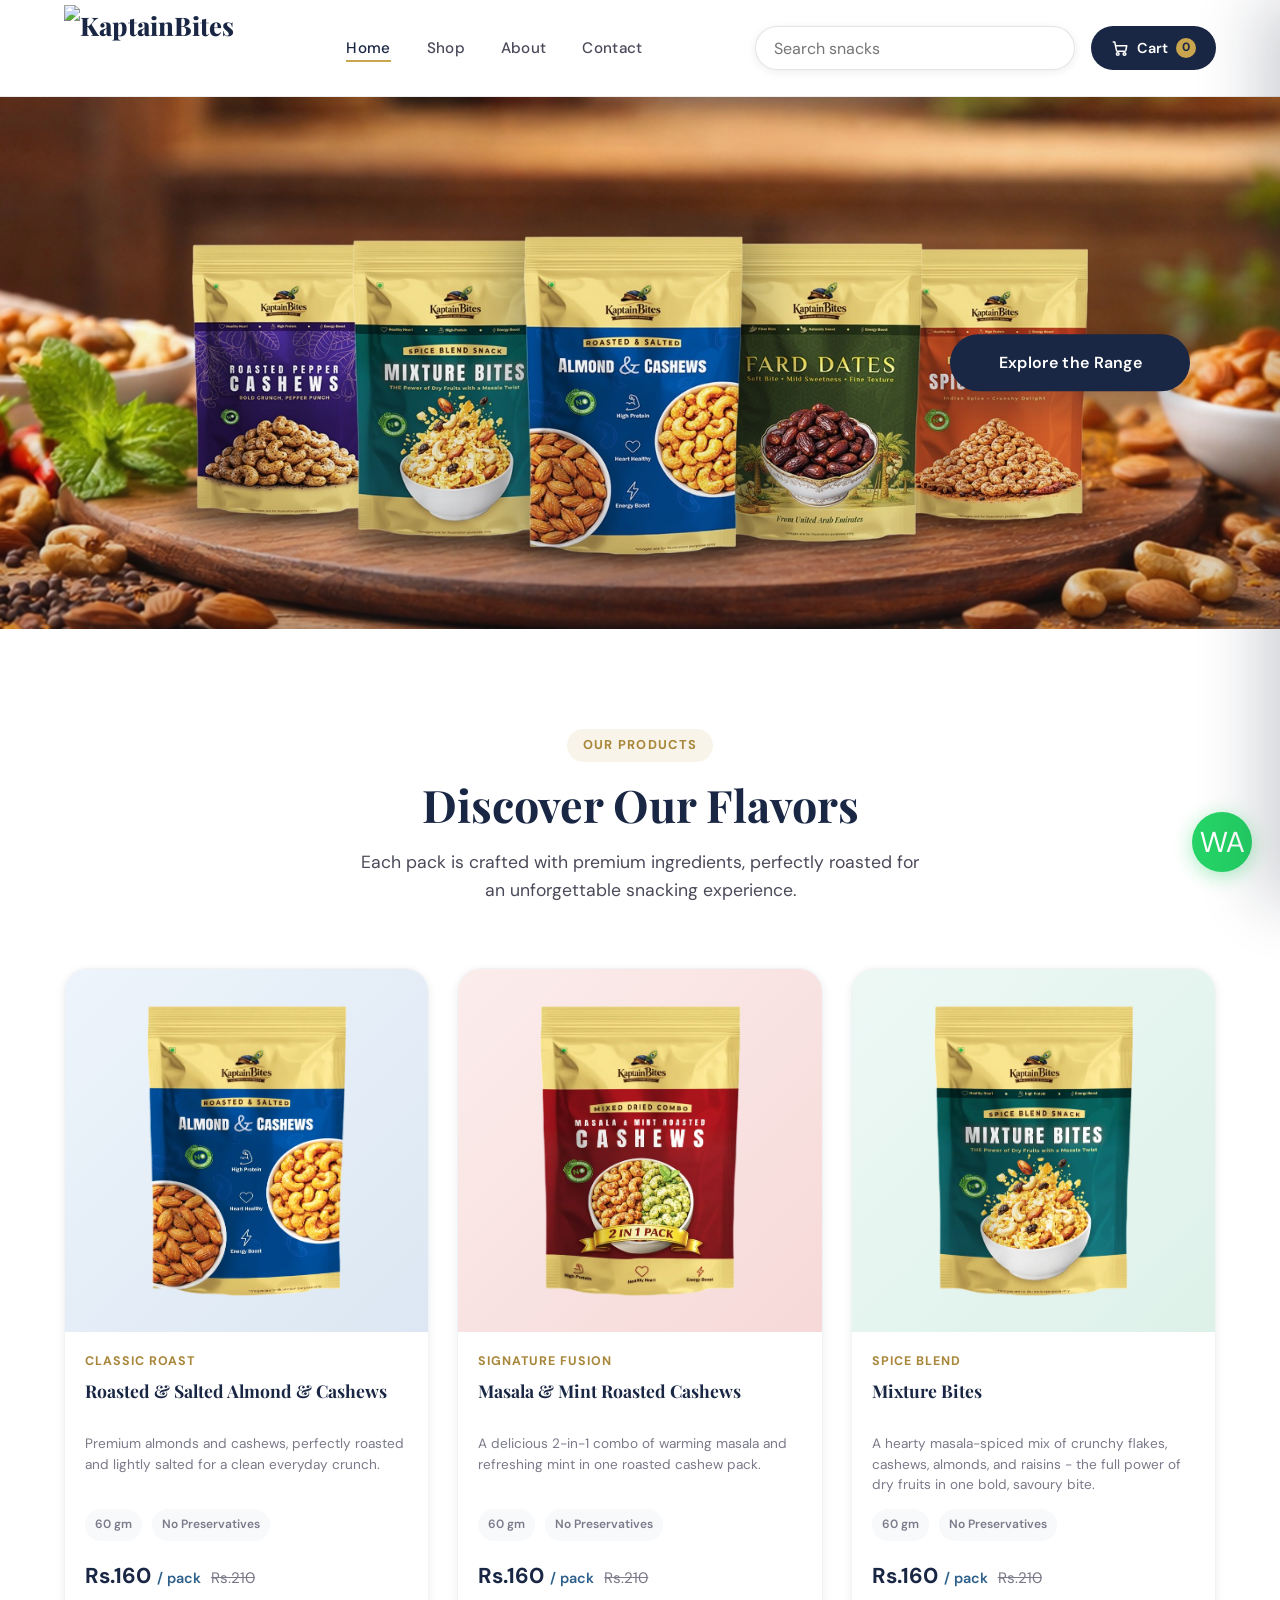
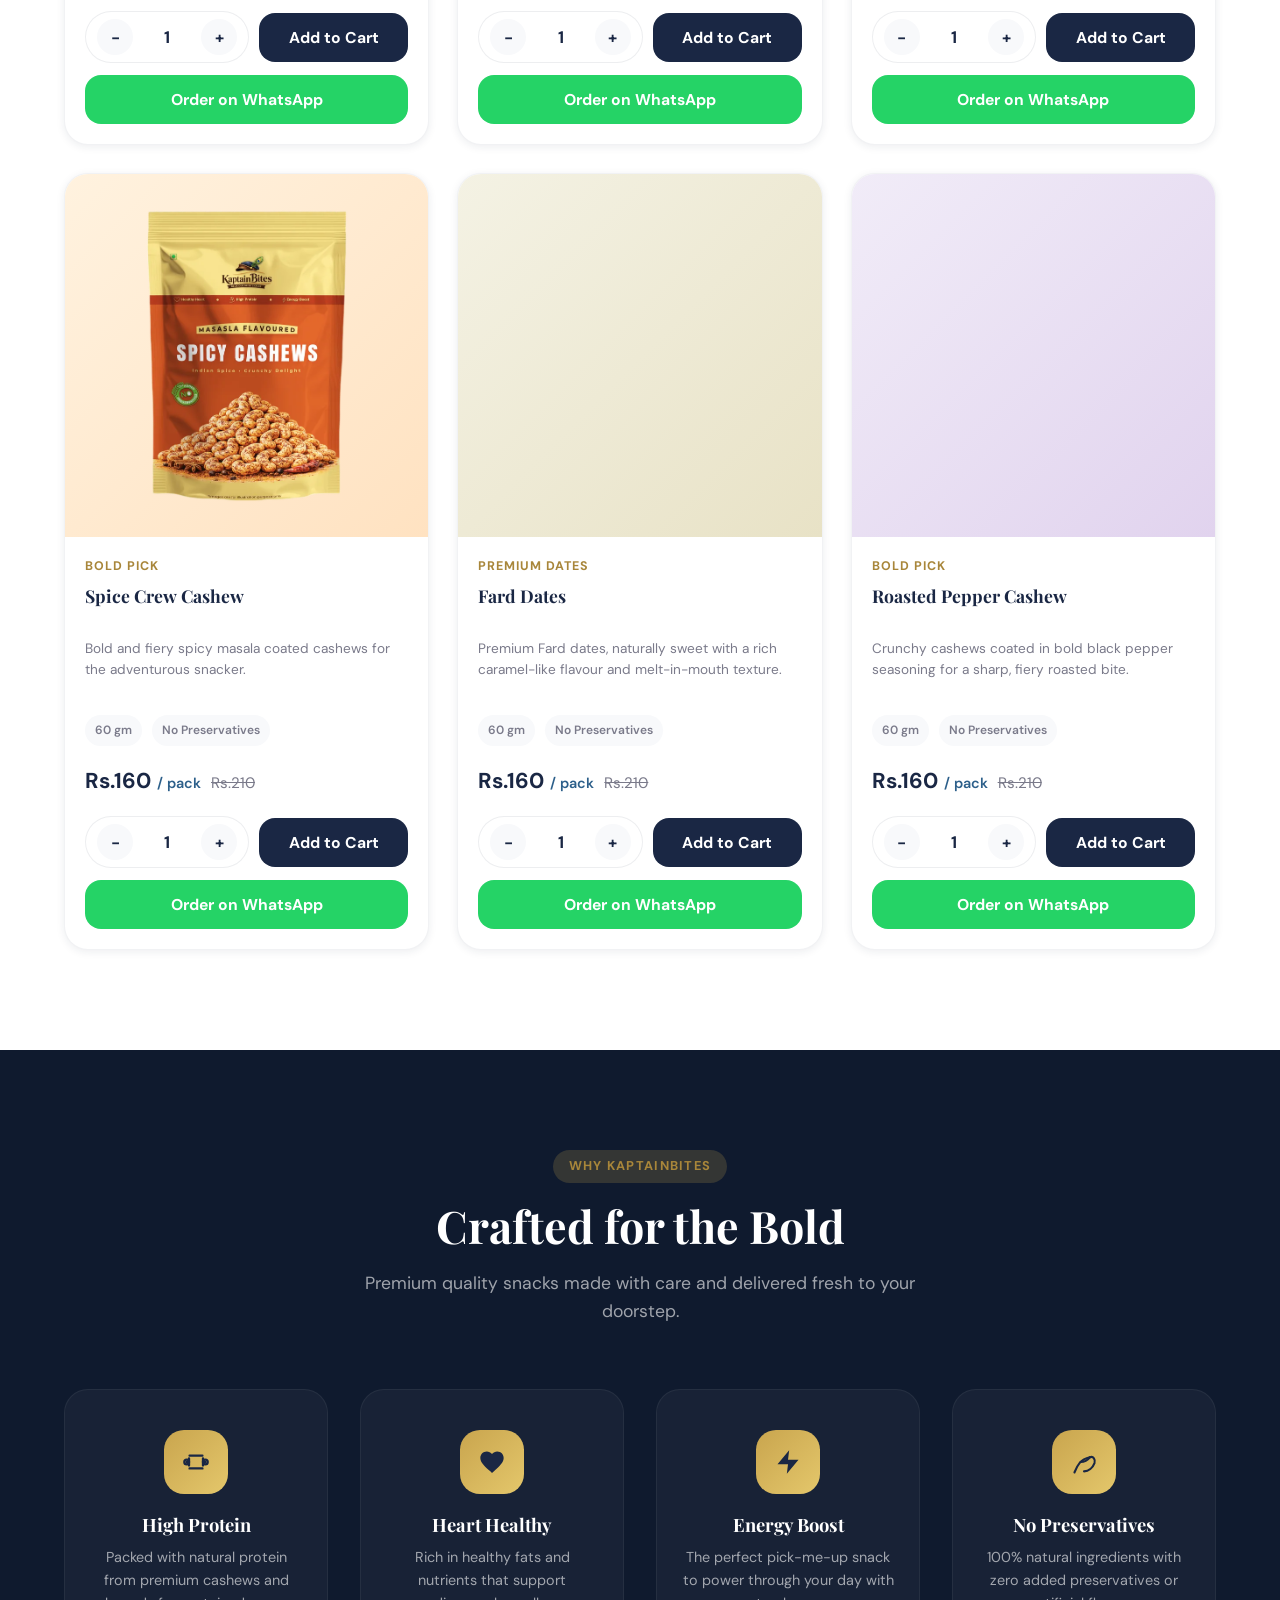
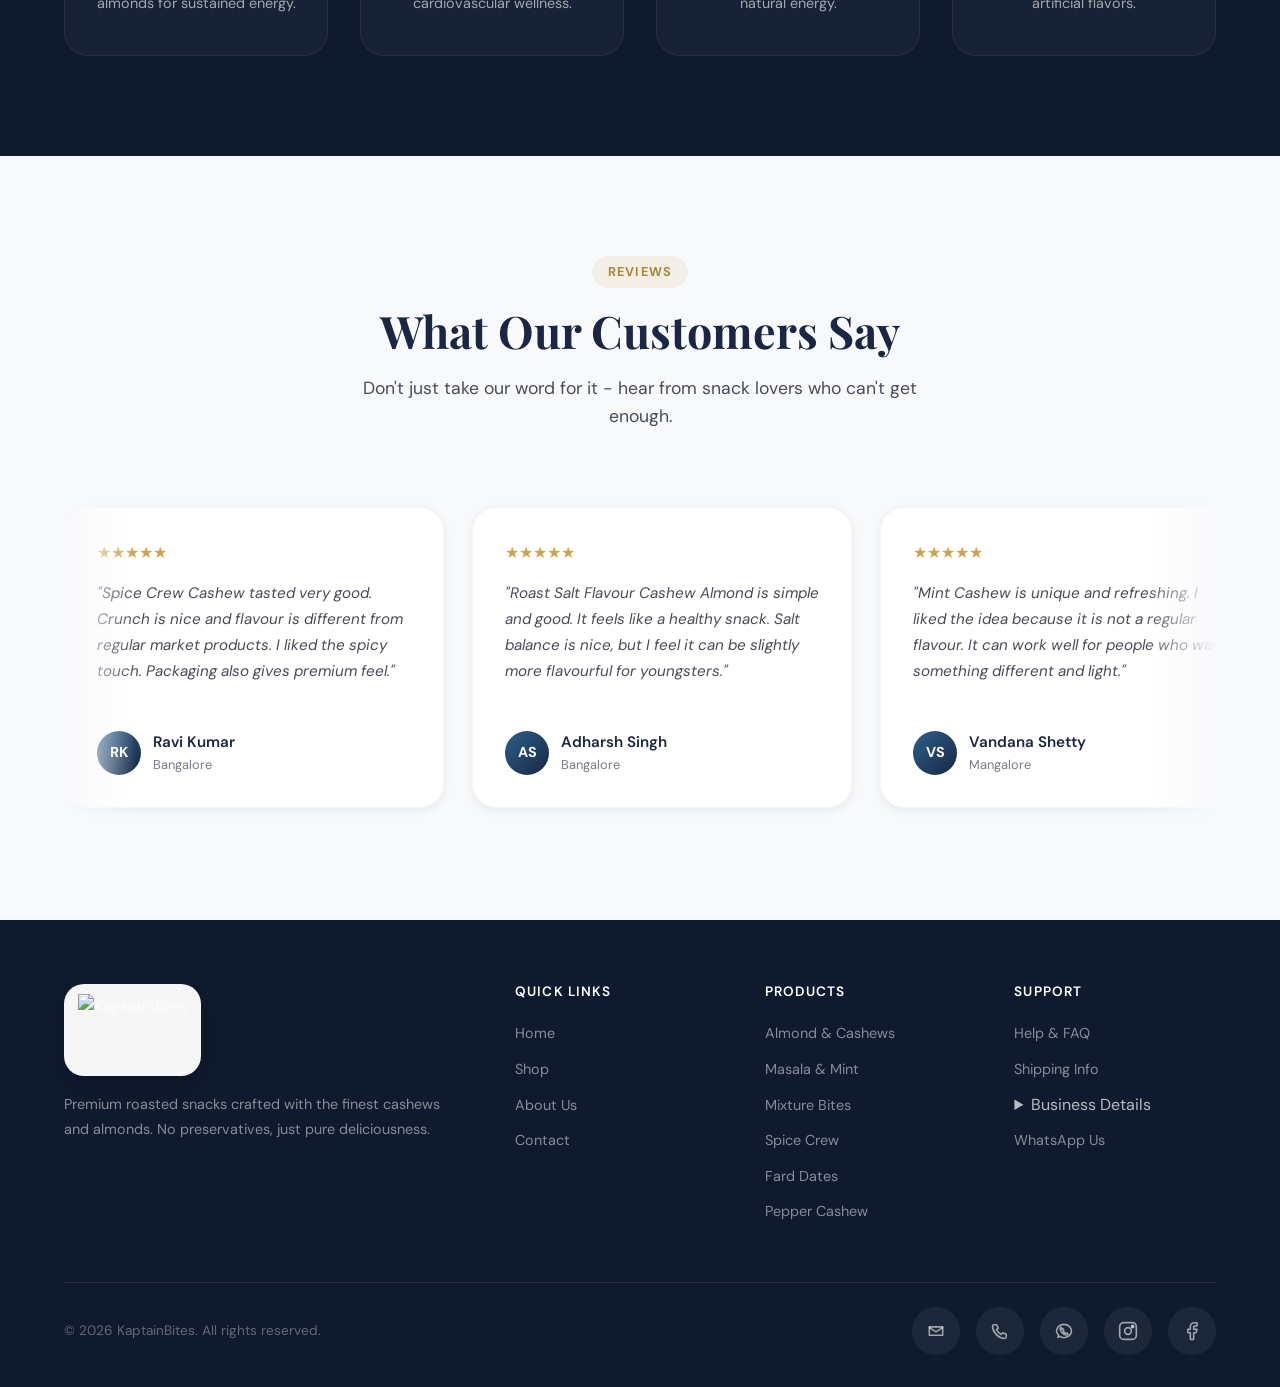
==== commit 94d405ee: "Remove Customized Packs for Business Occasions section from homepage Co-Authored-By: Claude Sonnet 5" ====
--- a/index.html
+++ b/index.html
@@ -308,40 +308,6 @@
     </div>
   </section>
 
-  <section class="business-service">
-    <div class="container">
-      <div class="business-service__grid">
-        <div class="business-service__content">
-          <span class="tag">For Business Events</span>
-          <h2>Customized Packs for Business Occasions</h2>
-          <p>KaptainBites also offers snack packs with one side customized for your business. This works well for store openings, milestone celebrations, launch events, and guest giveaways.</p>
-          <p class="business-service__support">Recently created for TasteBytes and iDRIVE Driving School.</p>
-          <a href="https://wa.me/919535484761?text=Hi%2C%20I%20would%20like%20to%20enquire%20about%20custom-branded%20KaptainBites%20packs%20for%20a%20business%20event." class="btn-primary business-service__cta" target="_blank" rel="noopener">Enquire for Custom Packs</a>
-        </div>
-        <div class="business-service__showcase">
-          <article class="business-service__card">
-            <div class="business-service__card-media">
-              <img src="assets/images/collaboration/tastebytes-ribbon.jpg" alt="TastyBytes collaboration ribbon">
-            </div>
-            <div class="business-service__card-copy">
-              <h3>TastyBytes</h3>
-              <p>Custom packs for a store opening in Malleshwaram, Bangalore</p>
-            </div>
-          </article>
-          <article class="business-service__card">
-            <div class="business-service__card-media">
-              <img src="assets/images/collaboration/idrive-ribbon.jpg" alt="iDRIVE Driving School collaboration ribbon">
-            </div>
-            <div class="business-service__card-copy">
-              <h3>iDRIVE Driving School</h3>
-              <p>Custom packs for a business event in Kuthar, Mangalore</p>
-            </div>
-          </article>
-        </div>
-      </div>
-    </div>
-  </section>
-
   <footer class="footer">
     <div class="container">
       <div class="footer-grid">
